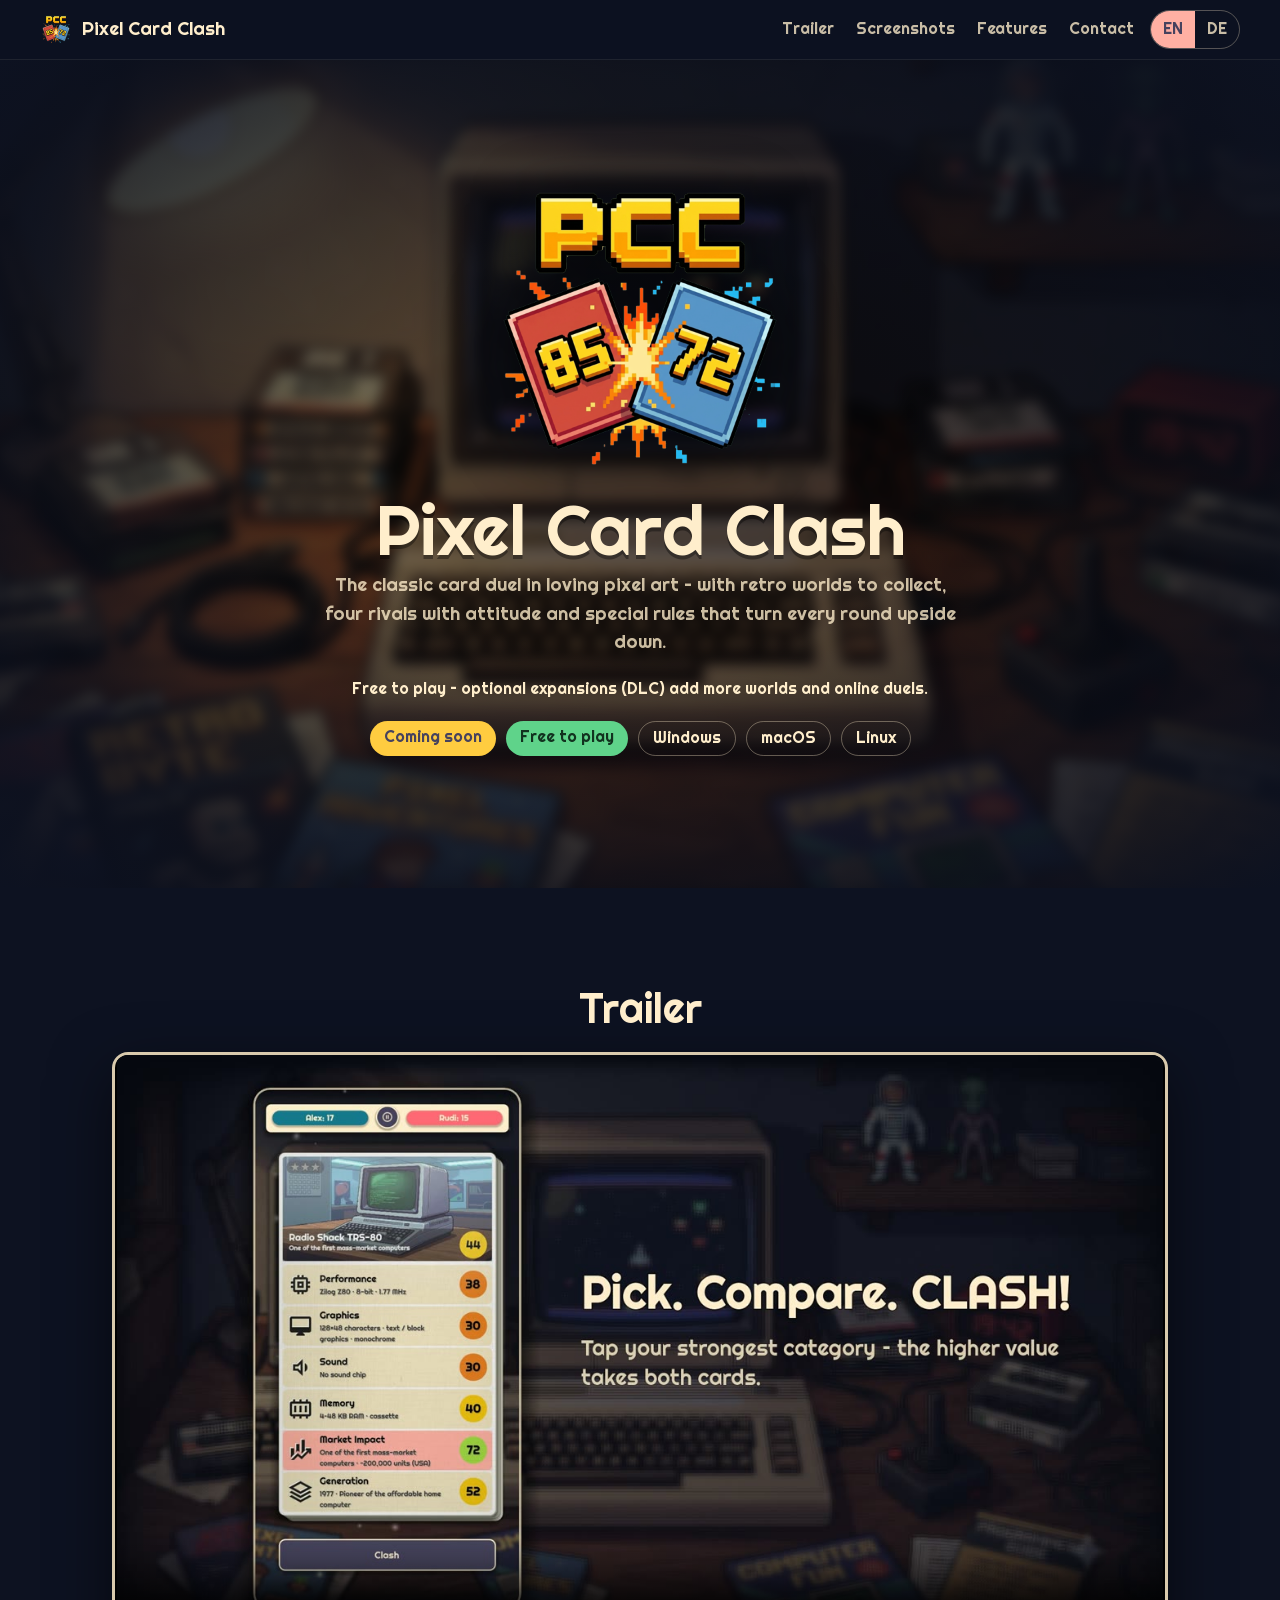
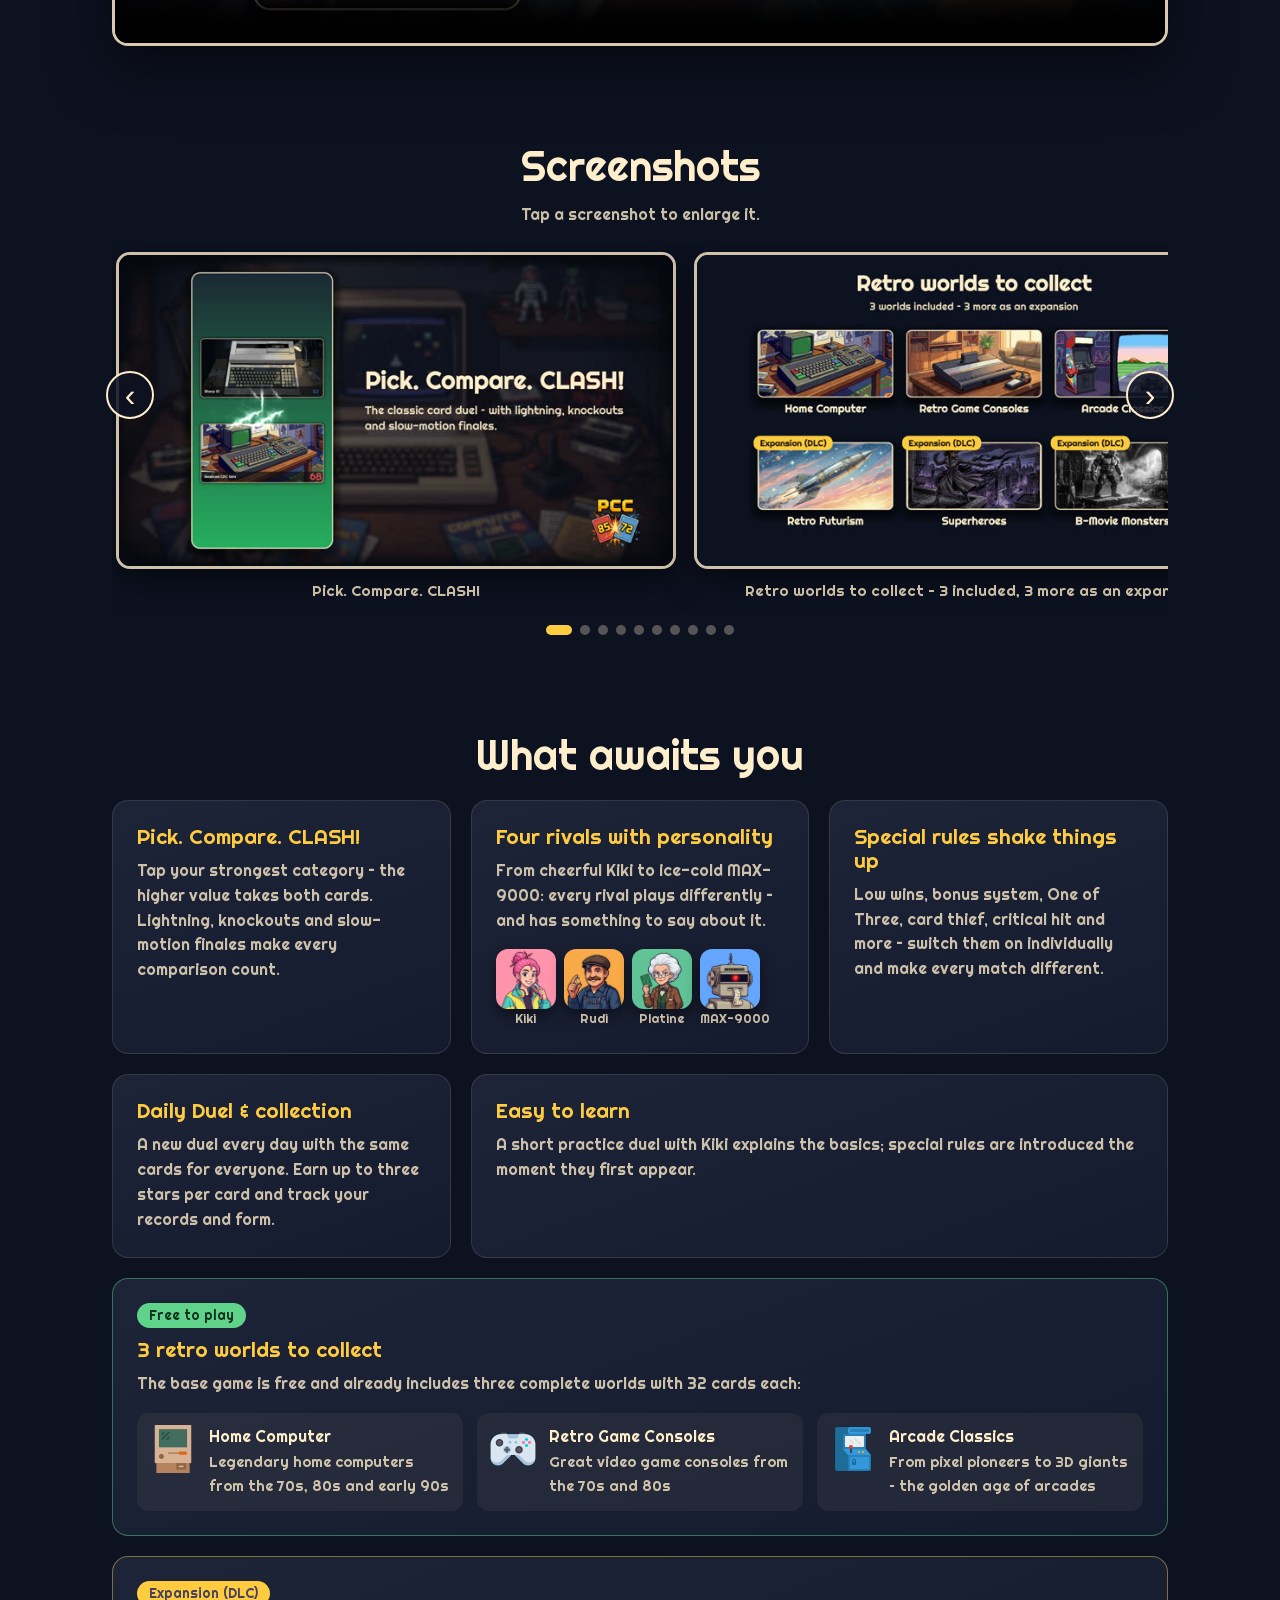
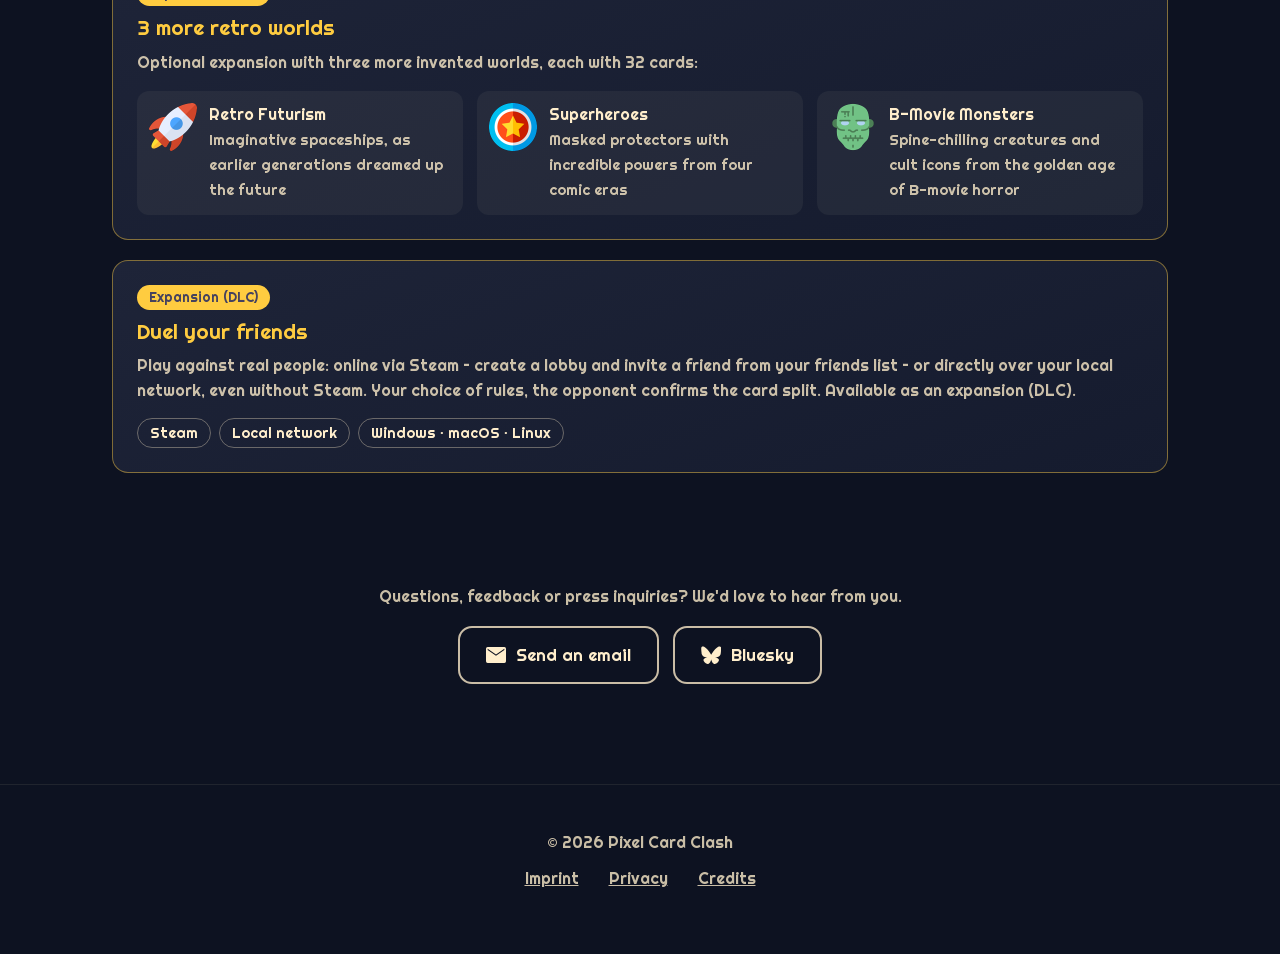
==== index.html @ 8473949e "Neue Webseite" ====
<!doctype html>
<html lang="en">
<head>
  <meta charset="utf-8">
  <meta name="viewport" content="width=device-width, initial-scale=1">
  <title>Pixel Card Clash – Retro card duels</title>
  <meta name="description" content="Pixel Card Clash – the classic top-trumps card duel in pixel-art style. Retro worlds, four rivals with personality, special rules and a Daily Duel. Coming soon for Windows, macOS and Linux.">
  <meta name="theme-color" content="#0d1221">
  <link rel="icon" type="image/png" href="assets/img/favicon.png">
  <link rel="apple-touch-icon" href="assets/img/apple-touch-icon.png">
  <!-- Vorschau beim Teilen (Bluesky, Mastodon, Messenger …) -->
  <meta property="og:type" content="website">
  <meta property="og:title" content="Pixel Card Clash – Retro card duels">
  <meta property="og:description" content="Pick. Compare. CLASH! Retro card duels with four rivals, special rules and a Daily Duel. Coming soon for Windows, macOS and Linux.">
  <meta property="og:image" content="assets/img/og-image.jpg">
  <meta name="twitter:card" content="summary_large_image">
  <link rel="stylesheet" href="style.css">
</head>
<body>
  <a class="skip" href="#main" data-i18n="skip">Skip to content</a>

  <header class="topbar">
    <a class="brand" href="#top" aria-label="Pixel Card Clash">
      <img src="assets/img/favicon.png" alt="" width="32" height="32">
      <span>Pixel Card Clash</span>
    </a>
    <nav class="nav" aria-label="Main">
      <a href="#trailer" data-i18n="nav.trailer">Trailer</a>
      <a href="#screenshots" data-i18n="nav.screens">Screenshots</a>
      <a href="#features" data-i18n="nav.features">Features</a>
      <a href="#contact" data-i18n="nav.contact">Contact</a>
    </nav>
    <div class="lang" role="group" aria-label="Language">
      <button type="button" data-lang="en" aria-pressed="true">EN</button>
      <button type="button" data-lang="de" aria-pressed="false">DE</button>
    </div>
  </header>

  <main id="main">
    <!-- Hero -->
    <section class="hero" id="top">
      <div class="hero-bg" aria-hidden="true"></div>
      <div class="hero-inner">
        <img class="hero-logo" src="assets/img/logo.png" alt="Pixel Card Clash logo" width="480" height="360">
        <h1>Pixel Card Clash</h1>
        <p class="lead" data-i18n="hero.lead">The classic card duel in loving pixel art – with retro worlds to collect, four rivals with attitude and special rules that turn every round upside down.</p>
        <p class="free-note" data-i18n="free.note">Free to play – optional expansions (DLC) add more worlds and online duels.</p>
        <div class="platforms">
          <span class="badge-soon" data-i18n="hero.soon">Coming soon</span><span class="badge-free" data-i18n="free.badge">Free to play</span>
          <span class="platform">Windows</span><span class="platform">macOS</span><span class="platform">Linux</span>
        </div>
      </div>
    </section>

    <!-- Trailer -->
    <section class="section" id="trailer">
      <h2 data-i18n="trailer.title">Trailer</h2>
      <div class="video-wrap">
        <video id="trailer-video" controls preload="metadata" playsinline poster="assets/img/trailer-poster-en.jpg">
          <source src="assets/video/trailer_en.mp4" type="video/mp4">
        </video>
      </div>
    </section>

    <!-- Screenshots -->
    <section class="section" id="screenshots">
      <h2 data-i18n="shots.title">Screenshots</h2>
      <p class="hint" data-i18n="shots.hint">Tap a screenshot to enlarge it.</p>
      <div class="carousel">
        <button class="car-btn prev" type="button" aria-label="Previous" data-i18n-aria="shots.prev">‹</button>
        <ul class="car-track" id="car-track"></ul>
        <button class="car-btn next" type="button" aria-label="Next" data-i18n-aria="shots.next">›</button>
      </div>
      <div class="car-dots" id="car-dots" role="tablist"></div>
    </section>

    <!-- Features -->
    <section class="section" id="features">
      <h2 data-i18n="features.title">What awaits you</h2>
      <div class="grid">
        <article class="card"><h3 data-i18n="f1.t">Pick. Compare. CLASH!</h3><p data-i18n="f1.d">Tap your strongest category – the higher value takes both cards. Lightning, knockouts and slow-motion finales make every comparison count.</p></article>
        <article class="card"><h3 data-i18n="f3.t">Four rivals with personality</h3><p data-i18n="f3.d">From cheerful Kiki to ice-cold MAX-9000: every rival plays differently – and has something to say about it.</p>
          <div class="rivals">
            <figure><img src="assets/img/rivals/kiki.png" alt="Kiki" width="72" height="72" loading="lazy"><figcaption>Kiki</figcaption></figure>
            <figure><img src="assets/img/rivals/rudi.png" alt="Rudi" width="72" height="72" loading="lazy"><figcaption>Rudi</figcaption></figure>
            <figure><img src="assets/img/rivals/platine.png" alt="Platine" width="72" height="72" loading="lazy"><figcaption>Platine</figcaption></figure>
            <figure><img src="assets/img/rivals/max9000.png" alt="MAX-9000" width="72" height="72" loading="lazy"><figcaption>MAX-9000</figcaption></figure>
          </div>
        </article>
        <article class="card"><h3 data-i18n="f4.t">Special rules shake things up</h3><p data-i18n="f4.d">Low wins, bonus system, One of Three, card thief, critical hit and more – switch them on individually and make every match different.</p></article>
        <article class="card"><h3 data-i18n="f5.t">Daily Duel &amp; collection</h3><p data-i18n="f5.d">A new duel every day with the same cards for everyone. Earn up to three stars per card and track your records and form.</p></article>
        <article class="card"><h3 data-i18n="f6.t">Easy to learn</h3><p data-i18n="f6.d">A short practice duel with Kiki explains the basics; special rules are introduced the moment they first appear. Online duels with friends via Steam are available as an expansion (DLC).</p></article>
        <article class="card card-wide card-free"><span class="free" data-i18n="free.badge">Free to play</span><h3 data-i18n="f2.t">3 retro worlds to collect</h3><p data-i18n="f2.d">The base game is free and already includes three complete worlds with 32 cards each:</p>
          <ul class="worlds">
            <li><img src="assets/img/worlds/retro_home_computer.png" alt="" width="48" height="48" loading="lazy"><div><strong data-i18n="w.retro_home_computer.n">Home Computer</strong><span data-i18n="w.retro_home_computer.d">Legendary home computers from the 70s, 80s and early 90s</span></div></li>
            <li><img src="assets/img/worlds/retro_game_consoles.png" alt="" width="48" height="48" loading="lazy"><div><strong data-i18n="w.retro_game_consoles.n">Retro Game Consoles</strong><span data-i18n="w.retro_game_consoles.d">Great video game consoles from the 70s and 80s</span></div></li>
            <li><img src="assets/img/worlds/arcade_classics.png" alt="" width="48" height="48" loading="lazy"><div><strong data-i18n="w.arcade_classics.n">Arcade Classics</strong><span data-i18n="w.arcade_classics.d">From pixel pioneers to 3D giants – the golden age of arcades</span></div></li>
          </ul>
        </article>
        <article class="card card-wide"><span class="dlc" data-i18n="dlc">Expansion (DLC)</span><h3 data-i18n="f8.t">3 more retro worlds</h3><p data-i18n="f8.d">Optional expansion with three more invented worlds, each with 32 cards:</p>
          <ul class="worlds">
            <li><img src="assets/img/worlds/retro_futurism.png" alt="" width="48" height="48" loading="lazy"><div><strong data-i18n="w.retro_futurism.n">Retro Futurism</strong><span data-i18n="w.retro_futurism.d">Imaginative spaceships, as earlier generations dreamed up the future</span></div></li>
            <li><img src="assets/img/worlds/retro_superheroes.png" alt="" width="48" height="48" loading="lazy"><div><strong data-i18n="w.retro_superheroes.n">Superheroes</strong><span data-i18n="w.retro_superheroes.d">Masked protectors with incredible powers from four comic eras</span></div></li>
            <li><img src="assets/img/worlds/retro_bmovie_monsters.png" alt="" width="48" height="48" loading="lazy"><div><strong data-i18n="w.retro_bmovie_monsters.n">B-Movie Monsters</strong><span data-i18n="w.retro_bmovie_monsters.d">Spine-chilling creatures and cult icons from the golden age of B-movie horror</span></div></li>
          </ul>
        </article>
        <article class="card card-wide"><span class="dlc" data-i18n="dlc">Expansion (DLC)</span><h3 data-i18n="f7.t">Duel your friends</h3><p data-i18n="f7.d">Play against real people online via Steam or over your local network.</p>
          <p class="modes"><span>Steam</span><span data-i18n="mode.lan">Local network</span><span>Windows · macOS · Linux</span></p></article>
      </div>
    </section>

    <!-- Contact -->
    <section class="section contact" id="contact">
      <p data-i18n="contact.lead">Questions, feedback or press inquiries? We'd love to hear from you.</p>
      <div class="cta">
        <a class="btn btn-ghost js-mail" href="#contact">
          <svg aria-hidden="true" width="20" height="16" viewBox="0 0 24 19"><path fill="currentColor" d="M2 0h20a2 2 0 0 1 2 2v15a2 2 0 0 1-2 2H2a2 2 0 0 1-2-2V2a2 2 0 0 1 2-2zm10 10.5L22 3.6V2L12 8.8 2 2v1.6z"/></svg>
          <span data-i18n="contact.mail">Send an email</span>
        </a>
        <a class="btn btn-ghost" href="https://bsky.app/profile/pixelcardclash.bsky.social" target="_blank" rel="noopener">
          <svg aria-hidden="true" width="20" height="18" viewBox="0 0 600 530"><path fill="currentColor" d="M135.7 44.3C204.5 95.9 278.4 200.6 305.5 256.6c27.1-56 101-160.7 169.8-212.3C524.9 7.1 605.3-21.7 605.3 69.8c0 18.3-10.5 153.5-16.6 175.4-21.3 76.3-99 95.7-168.1 84 120.8 20.6 151.5 88.6 85.2 156.6-126 129.2-181.1-32.4-195.2-73.8-2.6-7.6-3.8-11.1-3.8-8.1 0-3-1.2.5-3.8 8.1-14.1 41.4-69.2 203-195.2 73.8-66.4-68-35.6-136 85.2-156.6-69.1 11.7-146.8-7.7-168.1-84C17.3 223.3 6.8 88.1 6.8 69.8c0-91.5 80.4-62.7 128.9-25.5z"/></svg>
          <span data-i18n="contact.bsky">Bluesky</span>
        </a>
      </div>
    </section>
  </main>

  <footer class="footer">
    <p>© 2026 Pixel Card Clash</p>
    <p class="links">
      <button type="button" class="link" data-open="imprint" data-i18n="footer.imprint">Imprint</button>
      <button type="button" class="link" data-open="privacy" data-i18n="footer.privacy">Privacy</button>
      <button type="button" class="link" data-open="credits" data-i18n="footer.credits">Credits</button>
    </p>
  </footer>

  <!-- Lightbox -->
  <dialog class="lightbox" id="lightbox" aria-label="Screenshot">
    <button class="lb-close" type="button" aria-label="Close" data-i18n-aria="lb.close">×</button>
    <button class="lb-nav prev" type="button" aria-label="Previous" data-i18n-aria="shots.prev">‹</button>
    <figure>
      <img id="lb-img" alt="">
      <figcaption id="lb-cap"></figcaption>
    </figure>
    <button class="lb-nav next" type="button" aria-label="Next" data-i18n-aria="shots.next">›</button>
  </dialog>

  <!-- Rechtliches -->
  <dialog class="legal" id="dlg-imprint">
    <button class="lb-close" type="button" aria-label="Close" data-i18n-aria="lb.close">×</button>
    <div class="legal-body" data-i18n-html="imprint"></div>
  </dialog>
  <dialog class="legal" id="dlg-privacy">
    <button class="lb-close" type="button" aria-label="Close" data-i18n-aria="lb.close">×</button>
    <div class="legal-body" data-i18n-html="privacy"></div>
  </dialog>
  <dialog class="legal" id="dlg-credits">
    <button class="lb-close" type="button" aria-label="Close" data-i18n-aria="lb.close">×</button>
    <div class="legal-body" data-i18n-html="credits"></div>
  </dialog>

  <script src="script.js"></script>
</body>
</html>
---- style.css ----
/* Pixel Card Clash – Webseite. Farben und Schrift wie im Spiel (UiPalette, Righteous). */
@font-face {
  font-family: "Righteous";
  src: url("[data-uri]") format("truetype");
  font-display: swap;
}

:root {
  --navy: #0d1221;
  --navy-2: #151b2e;
  --panel: #1e2438;
  --cream: #ffeecc;
  --cream-dim: rgba(255, 238, 204, 0.78);
  --salmon: #ffb0a3;
  --pink: #ff6973;
  --gold: #ffcc40;
  --teal: #15788c;
  --dark: #46425e;
  --radius: 16px;
  --max: 1120px;
}

* { box-sizing: border-box; }
html { scroll-behavior: smooth; }
body {
  margin: 0;
  background: var(--navy);
  color: var(--cream);
  font-family: "Righteous", system-ui, sans-serif;
  line-height: 1.55;
  -webkit-font-smoothing: antialiased;
}
img { max-width: 100%; display: block; }
button, input, select, textarea { font-family: inherit; }
a { color: var(--gold); }
h1, h2, h3 { font-weight: 400; line-height: 1.15; margin: 0 0 .5em; }
h2 { font-size: clamp(1.8rem, 4vw, 2.6rem); text-align: center; }
h3 { font-size: 1.3rem; color: var(--gold); }

.skip { position: absolute; left: -999px; top: 8px; background: var(--gold); color: #000; padding: 8px 12px; border-radius: 8px; z-index: 100; }
.skip:focus { left: 8px; }

/* Kopfzeile */
.topbar {
  position: sticky; top: 0; z-index: 50;
  display: flex; align-items: center; gap: 16px;
  padding: 10px clamp(16px, 4vw, 40px);
  background: rgba(13, 18, 33, 0.86);
  backdrop-filter: blur(8px);
  border-bottom: 1px solid rgba(255, 238, 204, 0.08);
}
.brand { display: flex; align-items: center; gap: 10px; color: var(--cream); text-decoration: none; font-size: 1.15rem; }
.nav { display: flex; gap: 22px; margin-left: auto; }
.nav a { color: var(--cream-dim); text-decoration: none; }
.nav a:hover { color: var(--gold); }
.lang { display: flex; border: 1px solid rgba(255, 238, 204, 0.3); border-radius: 999px; overflow: hidden; }
.lang button {
  font: inherit; background: none; color: var(--cream-dim); border: 0;
  padding: 6px 12px; cursor: pointer; min-width: 44px; min-height: 36px;
}
.lang button[aria-pressed="true"] { background-color: var(--salmon); color: var(--dark); }

/* Hero */
.hero { position: relative; min-height: min(92vh, 860px); display: grid; place-items: center; text-align: center; overflow: hidden; }
.hero-bg {
  position: absolute; inset: 0;
  background: url("assets/img/hero-banner.jpg") center / cover no-repeat;
  filter: blur(6px) brightness(.45) saturate(1.1);
  transform: scale(1.08);
}
.hero::after { content: ""; position: absolute; inset: 0; background: radial-gradient(ellipse at center, transparent 30%, var(--navy) 100%); }
.hero-inner { position: relative; z-index: 1; padding: 60px 20px; max-width: 820px; }
.hero-logo { width: min(320px, 70vw); height: auto; margin: 0 auto 4px; filter: drop-shadow(0 10px 30px rgba(0,0,0,.6)); animation: float 5s ease-in-out infinite; }
.hero h1 { font-size: clamp(2.4rem, 7vw, 4.4rem); margin: 0; text-shadow: 0 4px 0 rgba(0,0,0,.35); }
.tagline { font-size: clamp(1.3rem, 3.2vw, 1.9rem); color: var(--gold); margin: .2em 0 .6em; }
.lead { color: var(--cream-dim); font-size: clamp(1rem, 2vw, 1.15rem); max-width: 640px; margin: 0 auto 1.4em; }
.platforms { display: flex; flex-wrap: wrap; gap: 10px; justify-content: center; margin-bottom: 1.6em; }
.platform { border: 1px solid rgba(255, 238, 204, .35); border-radius: 999px; padding: 4px 14px; }
.badge-soon { background: var(--gold); color: var(--dark); border-radius: 999px; padding: 4px 14px; }
@keyframes float { 50% { transform: translateY(-8px) rotate(-1deg); } }

.cta { display: flex; flex-wrap: wrap; gap: 14px; justify-content: center; }
.btn {
  display: inline-flex; align-items: center; gap: 10px;
  padding: 14px 26px; border-radius: 14px; text-decoration: none; font-size: 1.05rem;
  transition: transform .15s ease;
}
.btn:hover { transform: translateY(-2px); }
.btn-primary { background-color: var(--salmon); color: var(--dark); box-shadow: 0 6px 0 #c9776b; }
.btn-primary:active { transform: translateY(3px); box-shadow: 0 2px 0 #c9776b; }
.btn-ghost { color: var(--cream); border: 2px solid var(--cream-dim); }
.btn-ghost:hover { border-color: var(--gold); color: var(--gold); }

/* Abschnitte */
.section { max-width: var(--max); margin: 0 auto; padding: clamp(56px, 8vw, 96px) clamp(16px, 4vw, 32px) 0; }
.hint { text-align: center; color: var(--cream-dim); margin-top: -8px; }

.video-wrap {
  border-radius: var(--radius); overflow: hidden; background: #000;
  box-shadow: 0 20px 60px rgba(0,0,0,.55); border: 3px solid rgba(255, 238, 204, .85);
  aspect-ratio: 16 / 9;
}
.video-wrap video { width: 100%; height: 100%; display: block; }

/* Karussell */
.carousel { position: relative; }
.car-track {
  list-style: none; margin: 0; padding: 8px 4px 18px;
  display: flex; gap: 18px; overflow-x: auto; scroll-snap-type: x mandatory;
  scrollbar-width: none;
}
.car-track::-webkit-scrollbar { display: none; }
.car-track li { flex: 0 0 min(560px, 86%); scroll-snap-align: center; }
.shot {
  all: unset; display: block; cursor: zoom-in; border-radius: 14px; overflow: hidden;
  border: 3px solid rgba(255, 238, 204, .8); box-shadow: 0 12px 30px rgba(0,0,0,.5);
  transition: transform .2s ease, border-color .2s ease;
}
.shot:hover, .shot:focus-visible { transform: translateY(-4px); border-color: var(--gold); }
.shot img { width: 100%; height: auto; aspect-ratio: 16 / 9; object-fit: cover; }
.car-track figcaption { text-align: center; margin-top: 10px; color: var(--cream-dim); font-size: .95rem; }
.car-btn {
  position: absolute; top: 40%; transform: translateY(-50%); z-index: 2;
  width: 48px; height: 48px; border-radius: 50%; border: 2px solid var(--cream);
  background: rgba(13, 18, 33, .85); color: var(--cream); font: 2rem/1 sans-serif; cursor: pointer;
}
.car-btn:hover { background-color: var(--salmon); color: var(--dark); }
.car-btn.prev { left: -6px; } .car-btn.next { right: -6px; }
.car-dots { display: flex; justify-content: center; gap: 8px; margin-top: 4px; }
.car-dots button { width: 10px; height: 10px; padding: 0; border-radius: 50%; border: 0; background: rgba(255,238,204,.3); cursor: pointer; }
.car-dots button[aria-selected="true"] { background: var(--gold); width: 26px; border-radius: 6px; }

/* Funktionen */
.grid { display: grid; grid-template-columns: repeat(auto-fit, minmax(290px, 1fr)); gap: 20px; }
.card {
  background: linear-gradient(160deg, var(--panel), var(--navy-2));
  border: 1px solid rgba(255, 238, 204, .12); border-radius: var(--radius); padding: 24px;
}
.card p { color: var(--cream-dim); margin: 0; }
/* Fünf schmale Karten: bei drei Spalten füllt die fünfte die Lücke daneben. */
@media (min-width: 1000px) { .grid > .card:nth-child(5) { grid-column: span 2; } }
.card-wide { grid-column: 1 / -1; position: relative; border-color: rgba(255, 204, 64, .45); }
.dlc { display: inline-block; background: var(--gold); color: var(--dark); border-radius: 999px; padding: 2px 12px; font-size: .85rem; margin-bottom: 10px; }
.badge-free { background: #5fd38a; color: #12321f; border-radius: 999px; padding: 4px 14px; }
.free-note { color: var(--cream); margin: -6px auto 1.2em; }
.free { display: inline-block; background: #5fd38a; color: #12321f; border-radius: 999px; padding: 2px 12px; font-size: .85rem; margin-bottom: 10px; }
.card-free { border-color: rgba(95, 211, 138, .45); }
.worlds { list-style: none; padding: 0; margin: 16px 0 0; display: grid; grid-template-columns: repeat(auto-fit, minmax(240px, 1fr)); gap: 14px; }
.worlds li { display: flex; gap: 12px; align-items: flex-start; background: rgba(255, 238, 204, .05); border-radius: 12px; padding: 12px; }
.worlds img { width: 48px; height: 48px; flex: none; object-fit: contain; }
.worlds strong { display: block; color: var(--cream); font-weight: 400; }
.worlds span { color: var(--cream-dim); font-size: .92rem; }
.modes { display: flex; flex-wrap: wrap; gap: 8px; margin-top: 14px !important; }
.modes span { border: 1px solid rgba(255, 238, 204, .35); border-radius: 999px; padding: 3px 12px; color: var(--cream); font-size: .9rem; }
.rivals { display: flex; gap: 8px; margin-top: 16px; flex-wrap: wrap; }
.rivals figure { margin: 0; text-align: center; font-size: .8rem; color: var(--cream-dim); }
.rivals img { width: 60px; height: 60px; border-radius: 12px; box-shadow: 0 6px 14px rgba(0,0,0,.45); }

/* Kontakt */
.contact { text-align: center; padding-bottom: 40px; }
.contact > p { color: var(--cream-dim); }

/* Fußzeile */
.footer { text-align: center; padding: 40px 16px 50px; color: var(--cream-dim); border-top: 1px solid rgba(255,238,204,.08); margin-top: 60px; }
.footer p { margin: 6px 0; }
.links { display: flex; gap: 18px; justify-content: center; flex-wrap: wrap; }
.link { font: inherit; background: none; border: 0; color: var(--cream-dim); text-decoration: underline; cursor: pointer; padding: 6px; }
.link:hover { color: var(--gold); }

/* Lightbox & Dialoge */
dialog { border: 0; padding: 0; background: transparent; color: var(--cream); max-width: none; max-height: none; }
dialog::backdrop { background: rgba(5, 7, 14, .92); }
.lightbox { width: 100%; height: 100%; max-width: 100%; max-height: 100%; margin: 0; }
.lightbox[open] { display: grid; grid-template-columns: auto minmax(0, 1fr) auto; align-items: center; }
.lightbox figure { margin: 0; padding: 12px; display: flex; flex-direction: column; align-items: center; min-width: 0; }
.lightbox img { max-width: 100%; max-height: 82vh; border-radius: 12px; border: 3px solid var(--cream); }
.lightbox figcaption { margin-top: 12px; text-align: center; }
.lb-nav, .lb-close {
  background: rgba(13,18,33,.85); color: var(--cream); border: 2px solid var(--cream);
  width: 48px; height: 48px; border-radius: 50%; font: 2rem/1 sans-serif; cursor: pointer; margin: 10px;
}
.lb-close { position: fixed; top: 12px; right: 12px; z-index: 2; }
.lb-nav:hover, .lb-close:hover { background-color: var(--salmon); color: var(--dark); }
.legal[open] { display: block; width: min(760px, 94vw); max-height: 88vh; overflow: auto; background: var(--panel); border-radius: var(--radius); border: 2px solid rgba(255,238,204,.3); }
.legal .lb-close { position: sticky; float: right; top: 8px; }
.legal-body { padding: 28px clamp(18px, 4vw, 36px); color: var(--cream-dim); }
.legal-body h2, .legal-body h3 { font-family: "Righteous", sans-serif; color: var(--cream); text-align: left; }
.legal-body h2 { font-size: 1.8rem; }
.todo { background: rgba(255, 105, 115, .2); border: 1px dashed var(--pink); padding: 0 4px; border-radius: 4px; color: var(--cream); }

/* Handy */
@media (max-width: 720px) {
  .nav { display: none; }
  .lang { margin-left: auto; }
  .car-btn { display: none; }
  .lightbox[open] { grid-template-columns: minmax(0, 1fr); }
  .lb-nav { display: none; }
}
@media (prefers-reduced-motion: reduce) {
  * { animation: none !important; transition: none !important; scroll-behavior: auto !important; }
}
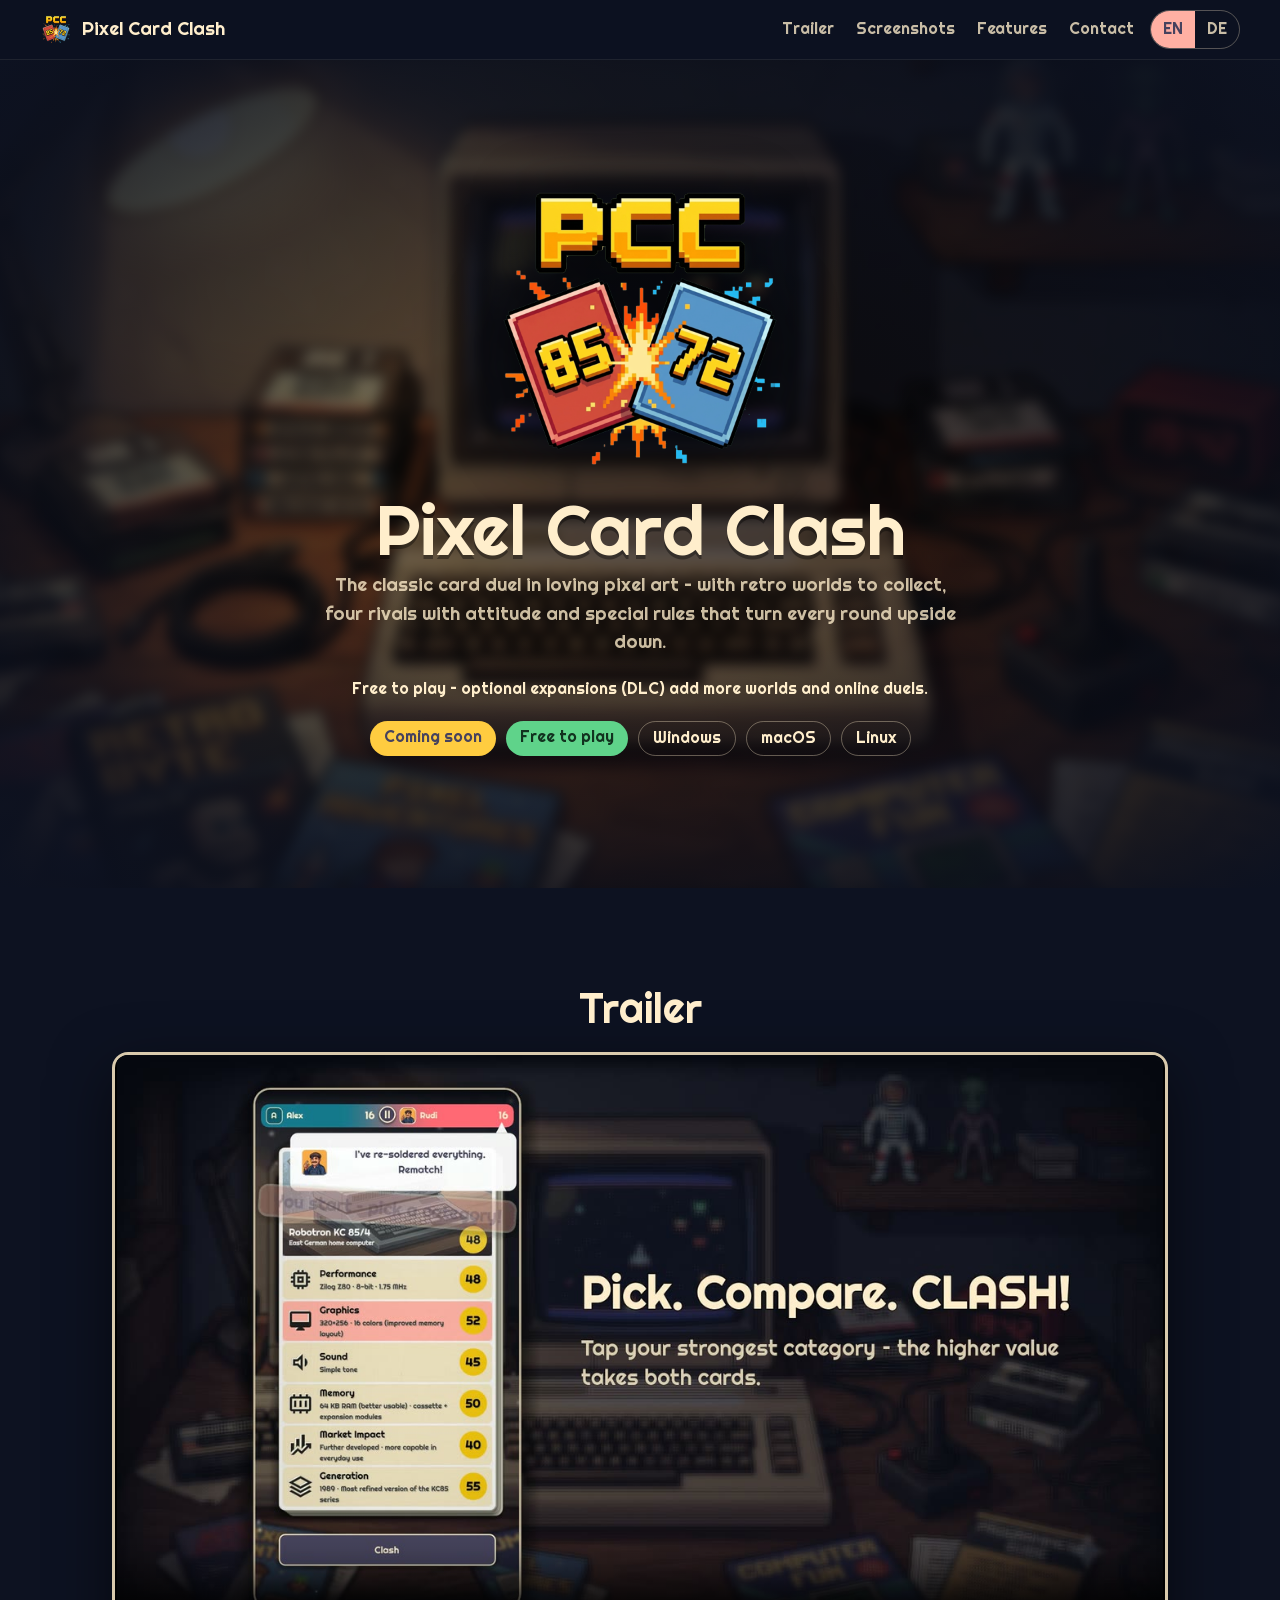
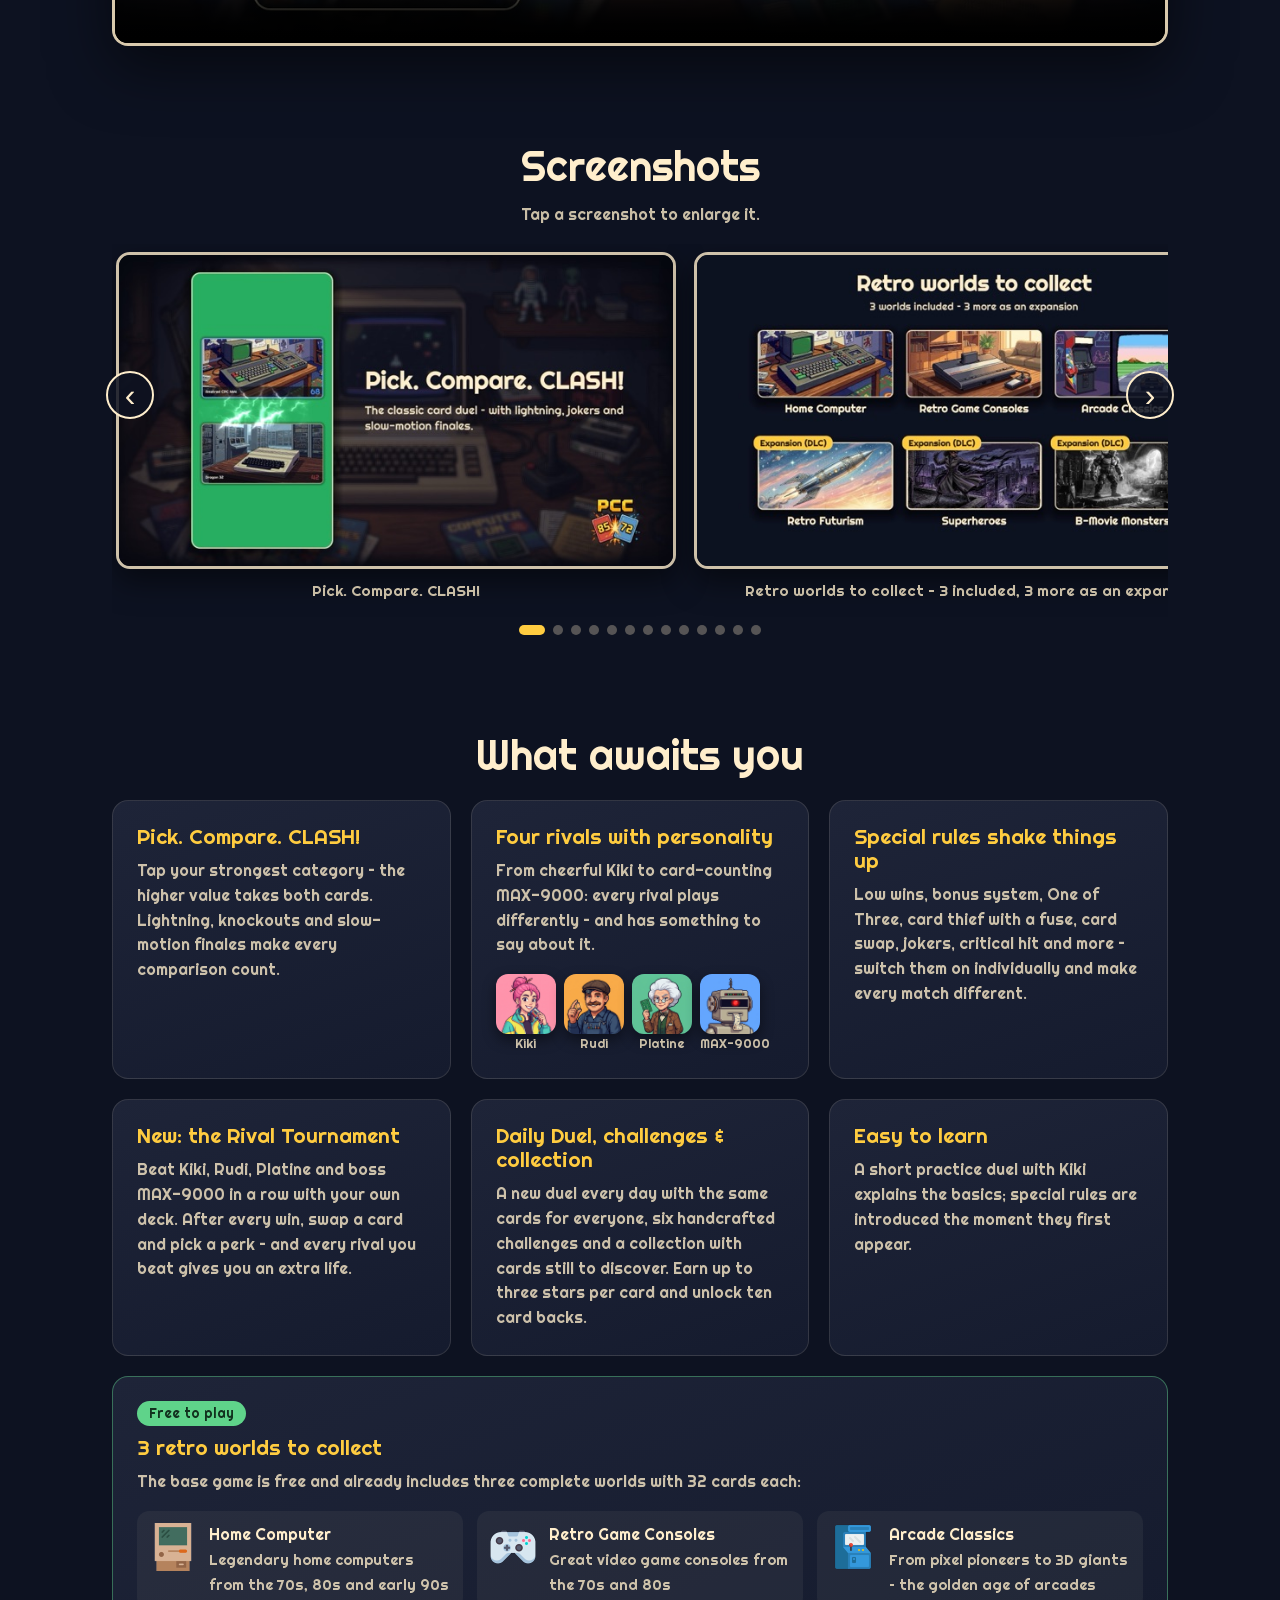
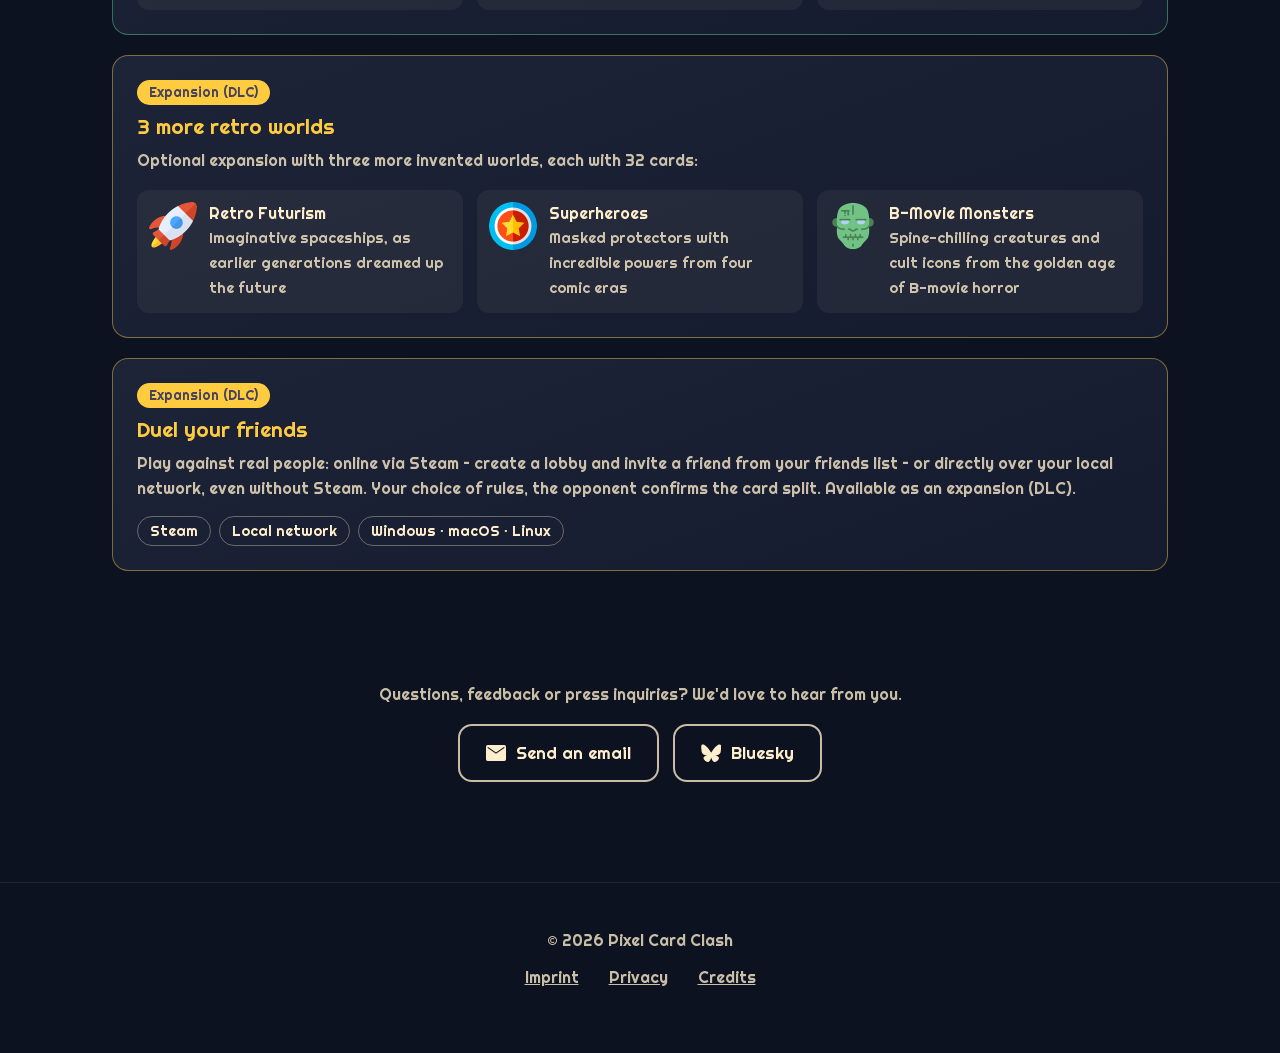
==== commit 3464ccee: "Neue Version der Webseite" ====
--- a/index.html
+++ b/index.html
@@ -79,7 +79,7 @@
       <h2 data-i18n="features.title">What awaits you</h2>
       <div class="grid">
         <article class="card"><h3 data-i18n="f1.t">Pick. Compare. CLASH!</h3><p data-i18n="f1.d">Tap your strongest category – the higher value takes both cards. Lightning, knockouts and slow-motion finales make every comparison count.</p></article>
-        <article class="card"><h3 data-i18n="f3.t">Four rivals with personality</h3><p data-i18n="f3.d">From cheerful Kiki to ice-cold MAX-9000: every rival plays differently – and has something to say about it.</p>
+        <article class="card"><h3 data-i18n="f3.t">Four rivals with personality</h3><p data-i18n="f3.d">From cheerful Kiki to card-counting MAX-9000: every rival plays differently – and has something to say about it.</p>
           <div class="rivals">
             <figure><img src="assets/img/rivals/kiki.png" alt="Kiki" width="72" height="72" loading="lazy"><figcaption>Kiki</figcaption></figure>
             <figure><img src="assets/img/rivals/rudi.png" alt="Rudi" width="72" height="72" loading="lazy"><figcaption>Rudi</figcaption></figure>
@@ -87,8 +87,9 @@
             <figure><img src="assets/img/rivals/max9000.png" alt="MAX-9000" width="72" height="72" loading="lazy"><figcaption>MAX-9000</figcaption></figure>
           </div>
         </article>
-        <article class="card"><h3 data-i18n="f4.t">Special rules shake things up</h3><p data-i18n="f4.d">Low wins, bonus system, One of Three, card thief, critical hit and more – switch them on individually and make every match different.</p></article>
-        <article class="card"><h3 data-i18n="f5.t">Daily Duel &amp; collection</h3><p data-i18n="f5.d">A new duel every day with the same cards for everyone. Earn up to three stars per card and track your records and form.</p></article>
+        <article class="card"><h3 data-i18n="f4.t">Special rules shake things up</h3><p data-i18n="f4.d">Low wins, bonus system, One of Three, card thief with a fuse, card swap, jokers, critical hit and more – switch them on individually and make every match different.</p></article>
+        <article class="card"><h3 data-i18n="f9.t">New: the Rival Tournament</h3><p data-i18n="f9.d">Beat Kiki, Rudi, Platine and boss MAX-9000 in a row with your own deck. After every win, swap a card and pick a perk – and every rival you beat gives you an extra life.</p></article>
+        <article class="card"><h3 data-i18n="f5.t">Daily Duel, challenges &amp; collection</h3><p data-i18n="f5.d">A new duel every day with the same cards for everyone, six handcrafted challenges and a collection with cards still to discover. Earn up to three stars per card and unlock ten card backs.</p></article>
         <article class="card"><h3 data-i18n="f6.t">Easy to learn</h3><p data-i18n="f6.d">A short practice duel with Kiki explains the basics; special rules are introduced the moment they first appear. Online duels with friends via Steam are available as an expansion (DLC).</p></article>
         <article class="card card-wide card-free"><span class="free" data-i18n="free.badge">Free to play</span><h3 data-i18n="f2.t">3 retro worlds to collect</h3><p data-i18n="f2.d">The base game is free and already includes three complete worlds with 32 cards each:</p>
           <ul class="worlds">
--- a/style.css
+++ b/style.css
@@ -137,8 +137,6 @@
   border: 1px solid rgba(255, 238, 204, .12); border-radius: var(--radius); padding: 24px;
 }
 .card p { color: var(--cream-dim); margin: 0; }
-/* Fünf schmale Karten: bei drei Spalten füllt die fünfte die Lücke daneben. */
-@media (min-width: 1000px) { .grid > .card:nth-child(5) { grid-column: span 2; } }
 .card-wide { grid-column: 1 / -1; position: relative; border-color: rgba(255, 204, 64, .45); }
 .dlc { display: inline-block; background: var(--gold); color: var(--dark); border-radius: 999px; padding: 2px 12px; font-size: .85rem; margin-bottom: 10px; }
 .badge-free { background: #5fd38a; color: #12321f; border-radius: 999px; padding: 4px 14px; }
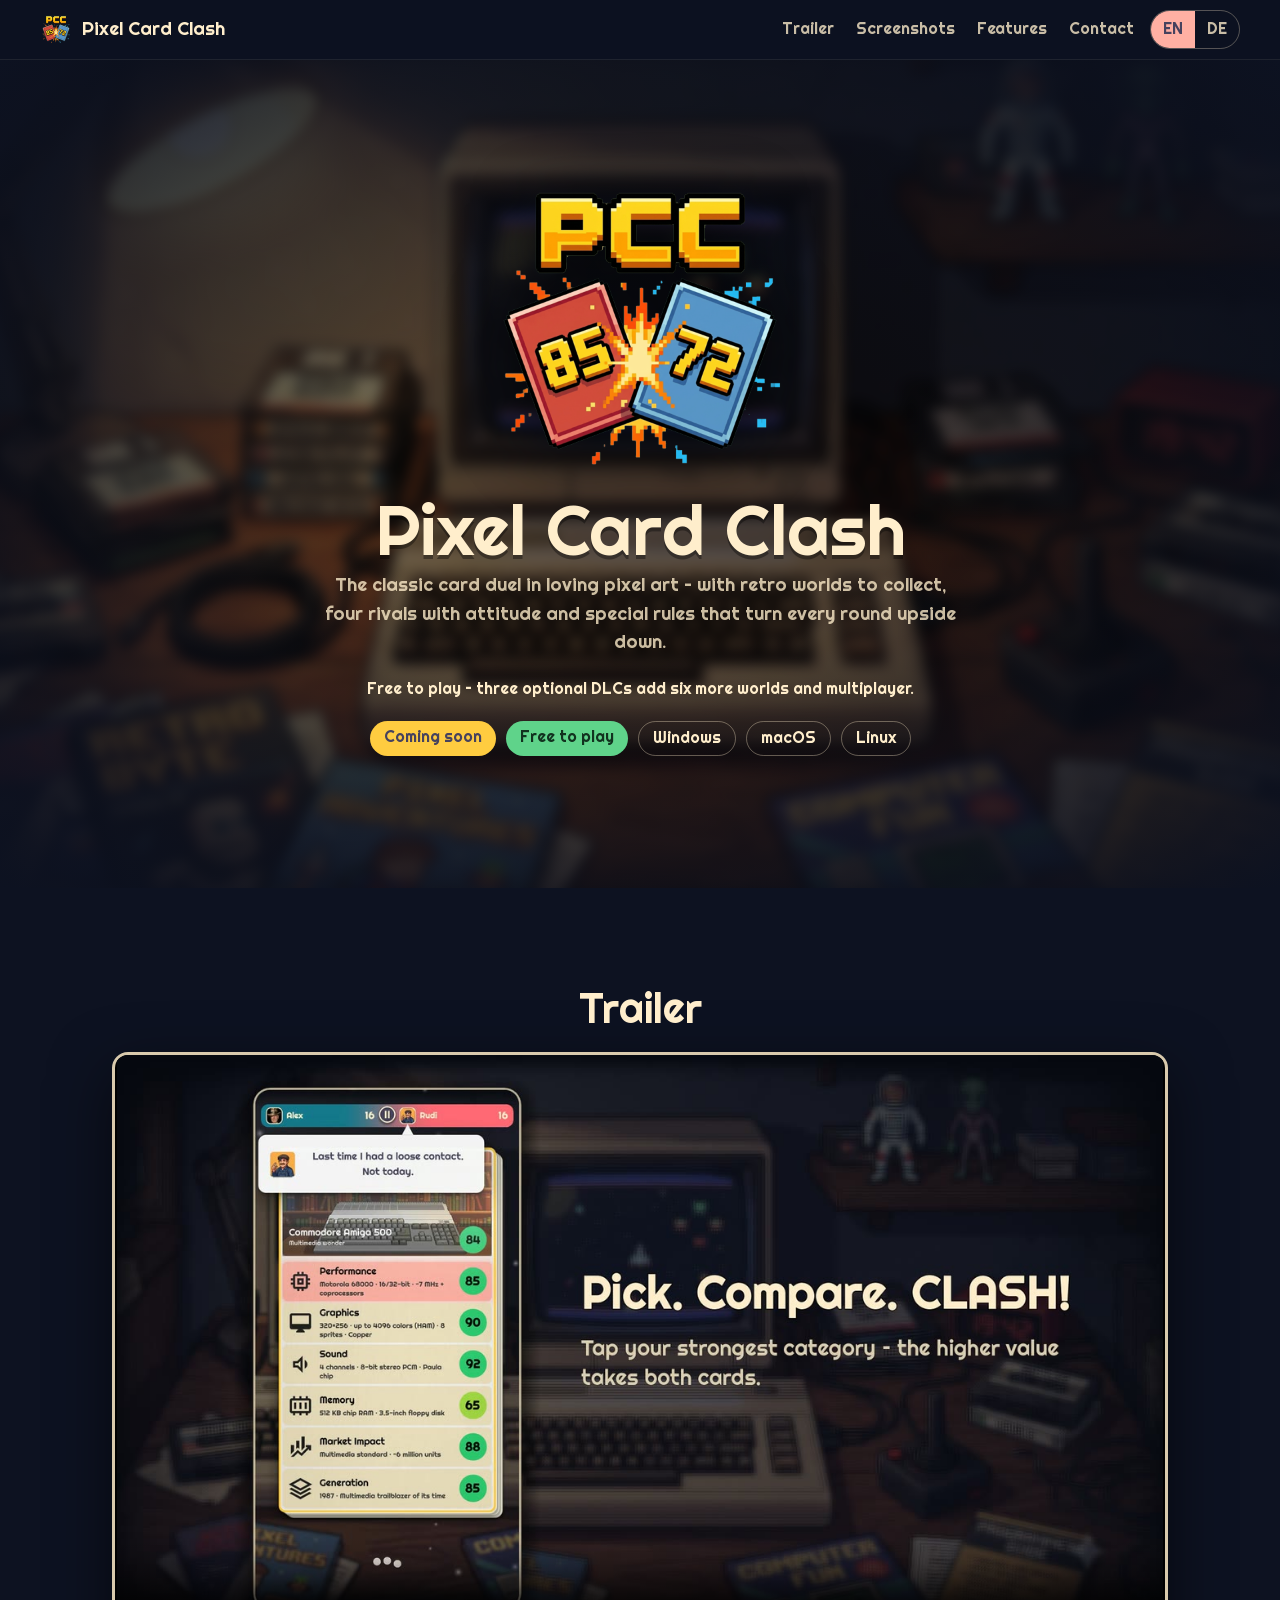
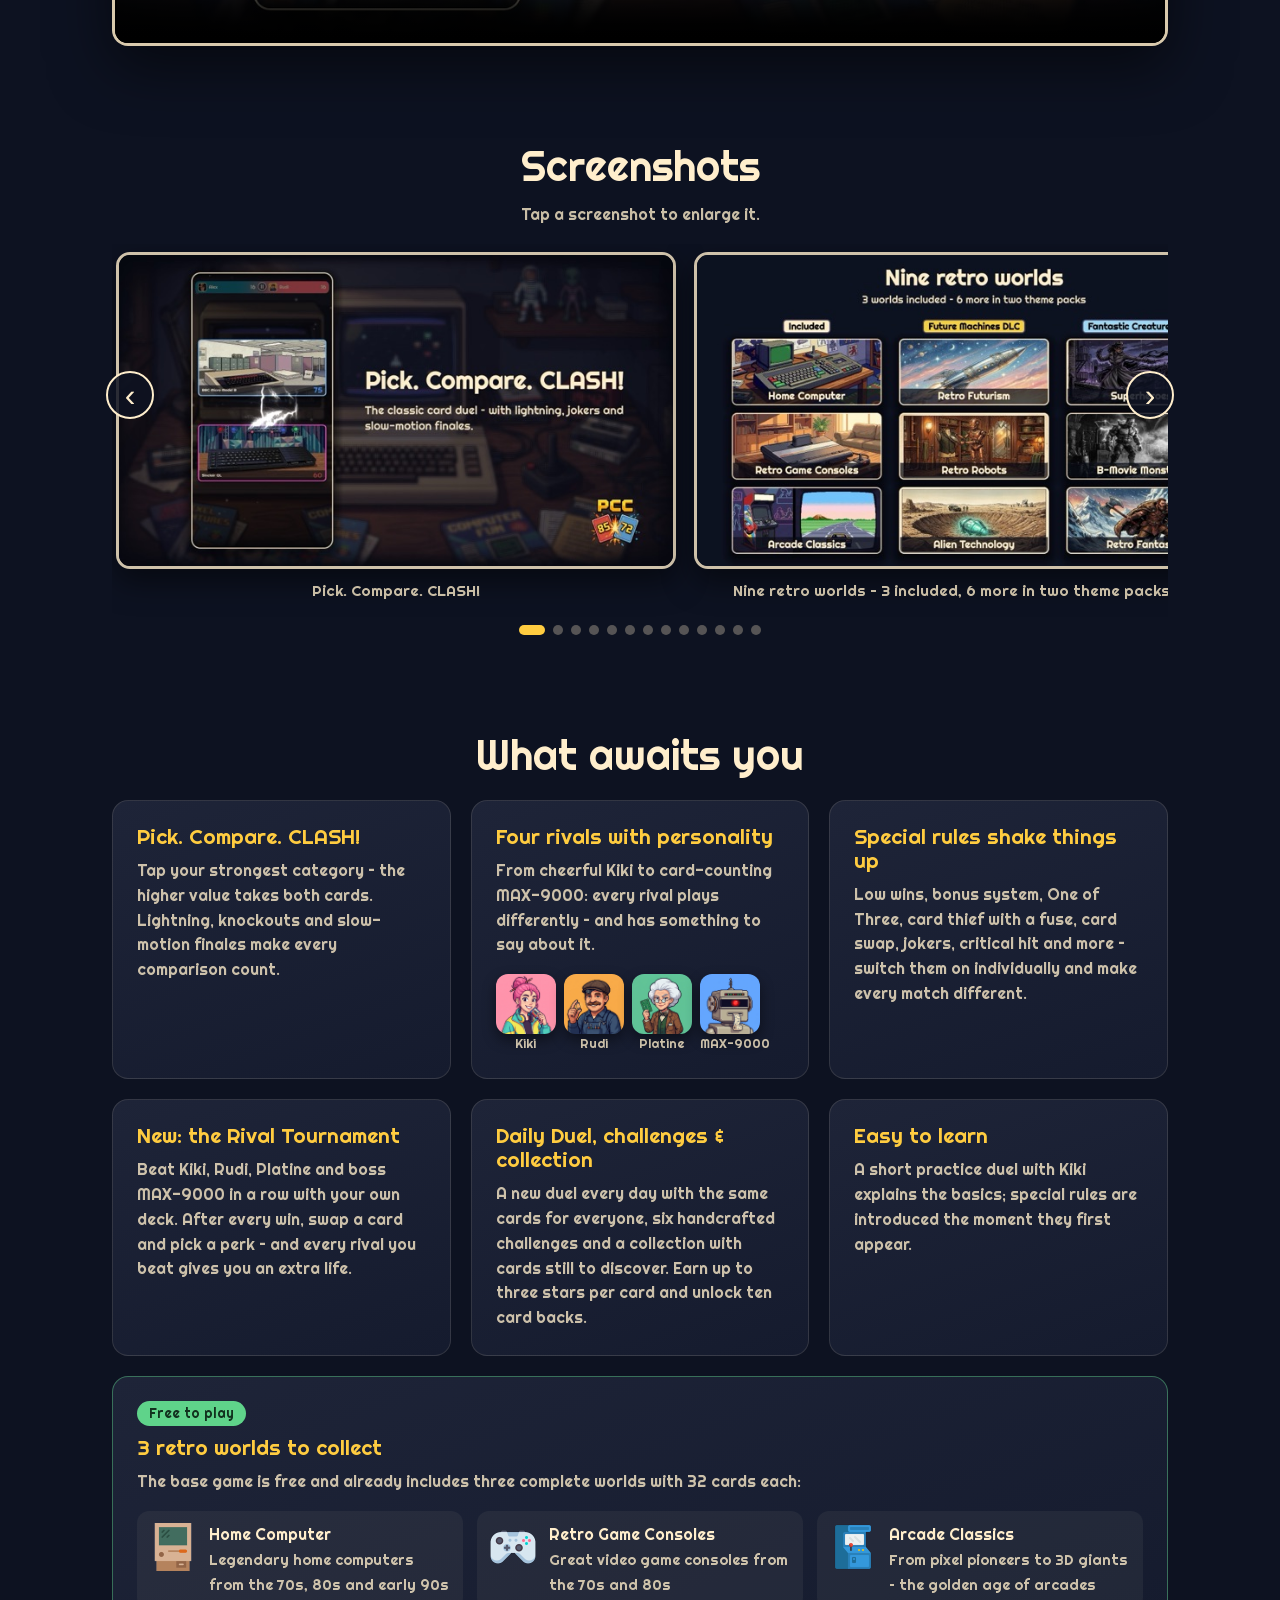
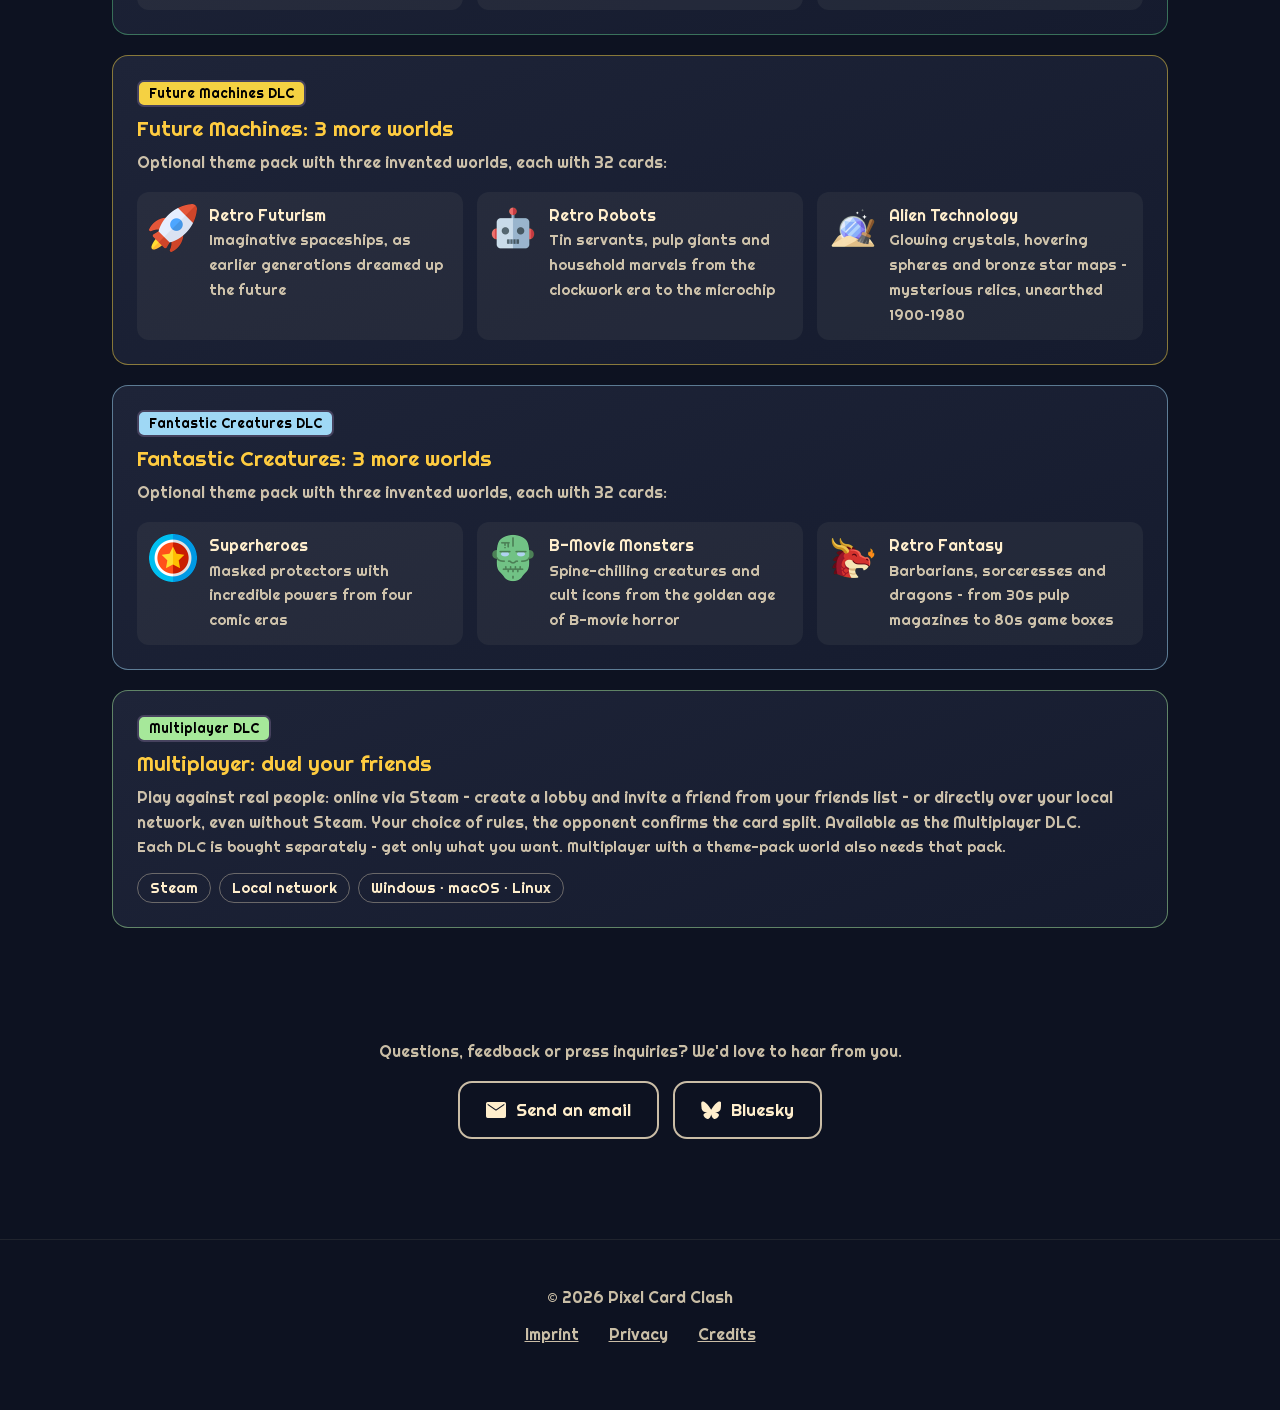
==== commit 784ea092: "Nächste Version" ====
--- a/index.html
+++ b/index.html
@@ -44,7 +44,7 @@
         <img class="hero-logo" src="assets/img/logo.png" alt="Pixel Card Clash logo" width="480" height="360">
         <h1>Pixel Card Clash</h1>
         <p class="lead" data-i18n="hero.lead">The classic card duel in loving pixel art – with retro worlds to collect, four rivals with attitude and special rules that turn every round upside down.</p>
-        <p class="free-note" data-i18n="free.note">Free to play – optional expansions (DLC) add more worlds and online duels.</p>
+        <p class="free-note" data-i18n="free.note">Free to play – three optional DLCs add six more worlds and multiplayer.</p>
         <div class="platforms">
           <span class="badge-soon" data-i18n="hero.soon">Coming soon</span><span class="badge-free" data-i18n="free.badge">Free to play</span>
           <span class="platform">Windows</span><span class="platform">macOS</span><span class="platform">Linux</span>
@@ -90,7 +90,7 @@
         <article class="card"><h3 data-i18n="f4.t">Special rules shake things up</h3><p data-i18n="f4.d">Low wins, bonus system, One of Three, card thief with a fuse, card swap, jokers, critical hit and more – switch them on individually and make every match different.</p></article>
         <article class="card"><h3 data-i18n="f9.t">New: the Rival Tournament</h3><p data-i18n="f9.d">Beat Kiki, Rudi, Platine and boss MAX-9000 in a row with your own deck. After every win, swap a card and pick a perk – and every rival you beat gives you an extra life.</p></article>
         <article class="card"><h3 data-i18n="f5.t">Daily Duel, challenges &amp; collection</h3><p data-i18n="f5.d">A new duel every day with the same cards for everyone, six handcrafted challenges and a collection with cards still to discover. Earn up to three stars per card and unlock ten card backs.</p></article>
-        <article class="card"><h3 data-i18n="f6.t">Easy to learn</h3><p data-i18n="f6.d">A short practice duel with Kiki explains the basics; special rules are introduced the moment they first appear. Online duels with friends via Steam are available as an expansion (DLC).</p></article>
+        <article class="card"><h3 data-i18n="f6.t">Easy to learn</h3><p data-i18n="f6.d">A short practice duel with Kiki explains the basics; special rules are introduced the moment they first appear.</p></article>
         <article class="card card-wide card-free"><span class="free" data-i18n="free.badge">Free to play</span><h3 data-i18n="f2.t">3 retro worlds to collect</h3><p data-i18n="f2.d">The base game is free and already includes three complete worlds with 32 cards each:</p>
           <ul class="worlds">
             <li><img src="assets/img/worlds/retro_home_computer.png" alt="" width="48" height="48" loading="lazy"><div><strong data-i18n="w.retro_home_computer.n">Home Computer</strong><span data-i18n="w.retro_home_computer.d">Legendary home computers from the 70s, 80s and early 90s</span></div></li>
@@ -98,14 +98,22 @@
             <li><img src="assets/img/worlds/arcade_classics.png" alt="" width="48" height="48" loading="lazy"><div><strong data-i18n="w.arcade_classics.n">Arcade Classics</strong><span data-i18n="w.arcade_classics.d">From pixel pioneers to 3D giants – the golden age of arcades</span></div></li>
           </ul>
         </article>
-        <article class="card card-wide"><span class="dlc" data-i18n="dlc">Expansion (DLC)</span><h3 data-i18n="f8.t">3 more retro worlds</h3><p data-i18n="f8.d">Optional expansion with three more invented worlds, each with 32 cards:</p>
+        <article class="card card-wide card-tech"><span class="dlc dlc-tech" data-i18n="dlc.tech">Future Machines DLC</span><h3 data-i18n="f8.t">Future Machines: 3 more worlds</h3><p data-i18n="f8.d">Optional theme pack with three invented worlds, each with 32 cards:</p>
           <ul class="worlds">
             <li><img src="assets/img/worlds/retro_futurism.png" alt="" width="48" height="48" loading="lazy"><div><strong data-i18n="w.retro_futurism.n">Retro Futurism</strong><span data-i18n="w.retro_futurism.d">Imaginative spaceships, as earlier generations dreamed up the future</span></div></li>
+            <li><img src="assets/img/worlds/retro_robots.png" alt="" width="48" height="48" loading="lazy"><div><strong data-i18n="w.retro_robots.n">Retro Robots</strong><span data-i18n="w.retro_robots.d">Tin servants, pulp giants and household marvels from the clockwork era to the microchip</span></div></li>
+            <li><img src="assets/img/worlds/alien_tech.png" alt="" width="48" height="48" loading="lazy"><div><strong data-i18n="w.alien_tech.n">Alien Technology</strong><span data-i18n="w.alien_tech.d">Glowing crystals, hovering spheres and bronze star maps – mysterious relics, unearthed 1900–1980</span></div></li>
+          </ul>
+        </article>
+        <article class="card card-wide card-creature"><span class="dlc dlc-creature" data-i18n="dlc.creature">Fantastic Creatures DLC</span><h3 data-i18n="f10.t">Fantastic Creatures: 3 more worlds</h3><p data-i18n="f10.d">Optional theme pack with three invented worlds, each with 32 cards:</p>
+          <ul class="worlds">
             <li><img src="assets/img/worlds/retro_superheroes.png" alt="" width="48" height="48" loading="lazy"><div><strong data-i18n="w.retro_superheroes.n">Superheroes</strong><span data-i18n="w.retro_superheroes.d">Masked protectors with incredible powers from four comic eras</span></div></li>
             <li><img src="assets/img/worlds/retro_bmovie_monsters.png" alt="" width="48" height="48" loading="lazy"><div><strong data-i18n="w.retro_bmovie_monsters.n">B-Movie Monsters</strong><span data-i18n="w.retro_bmovie_monsters.d">Spine-chilling creatures and cult icons from the golden age of B-movie horror</span></div></li>
+            <li><img src="assets/img/worlds/retro_fantasy.png" alt="" width="48" height="48" loading="lazy"><div><strong data-i18n="w.retro_fantasy.n">Retro Fantasy</strong><span data-i18n="w.retro_fantasy.d">Barbarians, sorceresses and dragons – from 30s pulp magazines to 80s game boxes</span></div></li>
           </ul>
         </article>
-        <article class="card card-wide"><span class="dlc" data-i18n="dlc">Expansion (DLC)</span><h3 data-i18n="f7.t">Duel your friends</h3><p data-i18n="f7.d">Play against real people online via Steam or over your local network.</p>
+        <article class="card card-wide card-multi"><span class="dlc dlc-multi" data-i18n="dlc.multi">Multiplayer DLC</span><h3 data-i18n="f7.t">Multiplayer: duel your friends</h3><p data-i18n="f7.d">Play against real people online via Steam or over your local network.</p>
+          <p class="price-note" data-i18n="price.note">Each DLC is bought separately – get only what you want. Multiplayer with a theme-pack world also needs that pack.</p>
           <p class="modes"><span>Steam</span><span data-i18n="mode.lan">Local network</span><span>Windows · macOS · Linux</span></p></article>
       </div>
     </section>
--- a/style.css
+++ b/style.css
@@ -138,7 +138,15 @@
 }
 .card p { color: var(--cream-dim); margin: 0; }
 .card-wide { grid-column: 1 / -1; position: relative; border-color: rgba(255, 204, 64, .45); }
-.dlc { display: inline-block; background: var(--gold); color: var(--dark); border-radius: 999px; padding: 2px 12px; font-size: .85rem; margin-bottom: 10px; }
+/* DLC-Schilder wie im Spiel (DlcTag, 2026-10-15): eigene Farbe je Paket, schwarze Schrift, dunkler Rand. */
+.dlc { display: inline-block; background: var(--gold); color: #000; border: 2px solid var(--dark); border-radius: 7px; padding: 1px 10px; font-size: .85rem; margin-bottom: 10px; }
+.dlc-tech { background: #f5d142; }
+.dlc-creature { background: #9fd8f5; }
+.dlc-multi { background: #a6e89a; }
+.card-tech { border-color: rgba(245, 209, 66, .5); }
+.card-creature { border-color: rgba(159, 216, 245, .5); }
+.card-multi { border-color: rgba(166, 232, 154, .5); }
+.price-note { color: var(--cream-dim); font-size: .92rem; margin-top: 12px; }
 .badge-free { background: #5fd38a; color: #12321f; border-radius: 999px; padding: 4px 14px; }
 .free-note { color: var(--cream); margin: -6px auto 1.2em; }
 .free { display: inline-block; background: #5fd38a; color: #12321f; border-radius: 999px; padding: 2px 12px; font-size: .85rem; margin-bottom: 10px; }
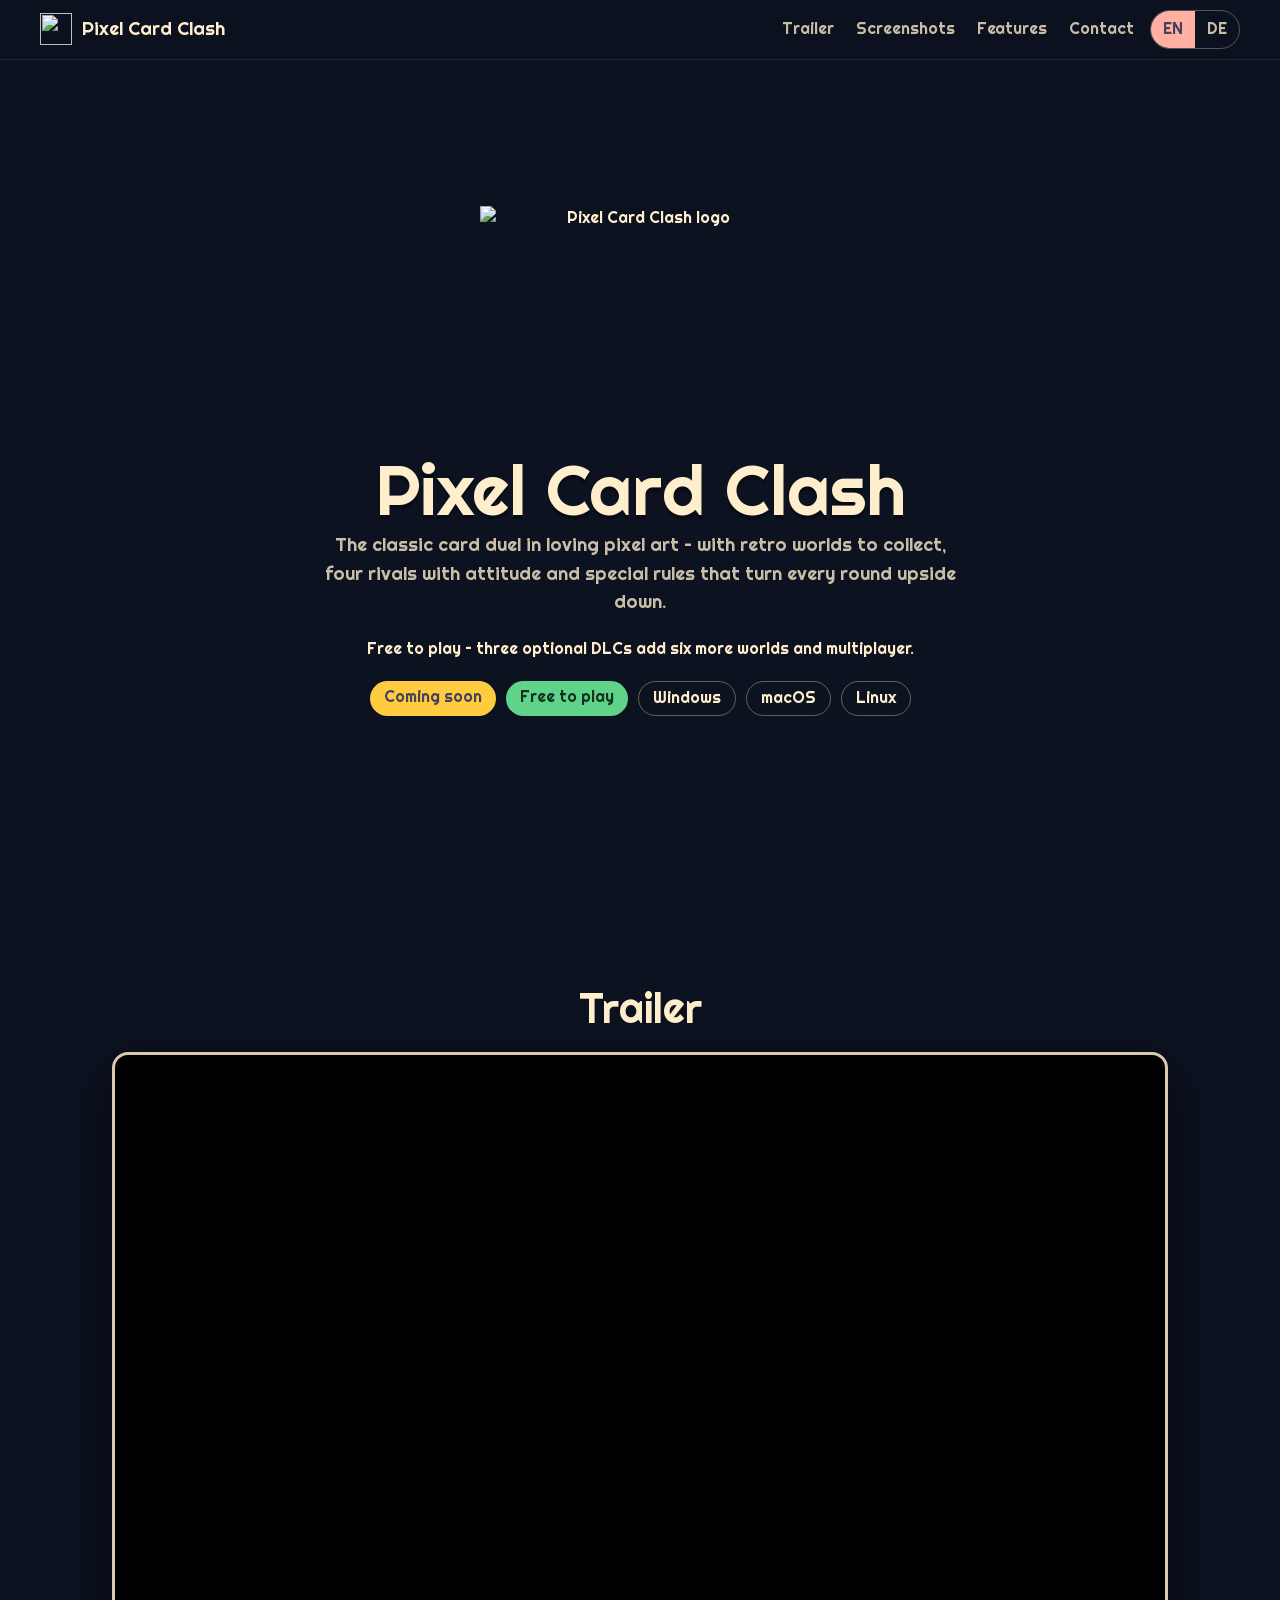
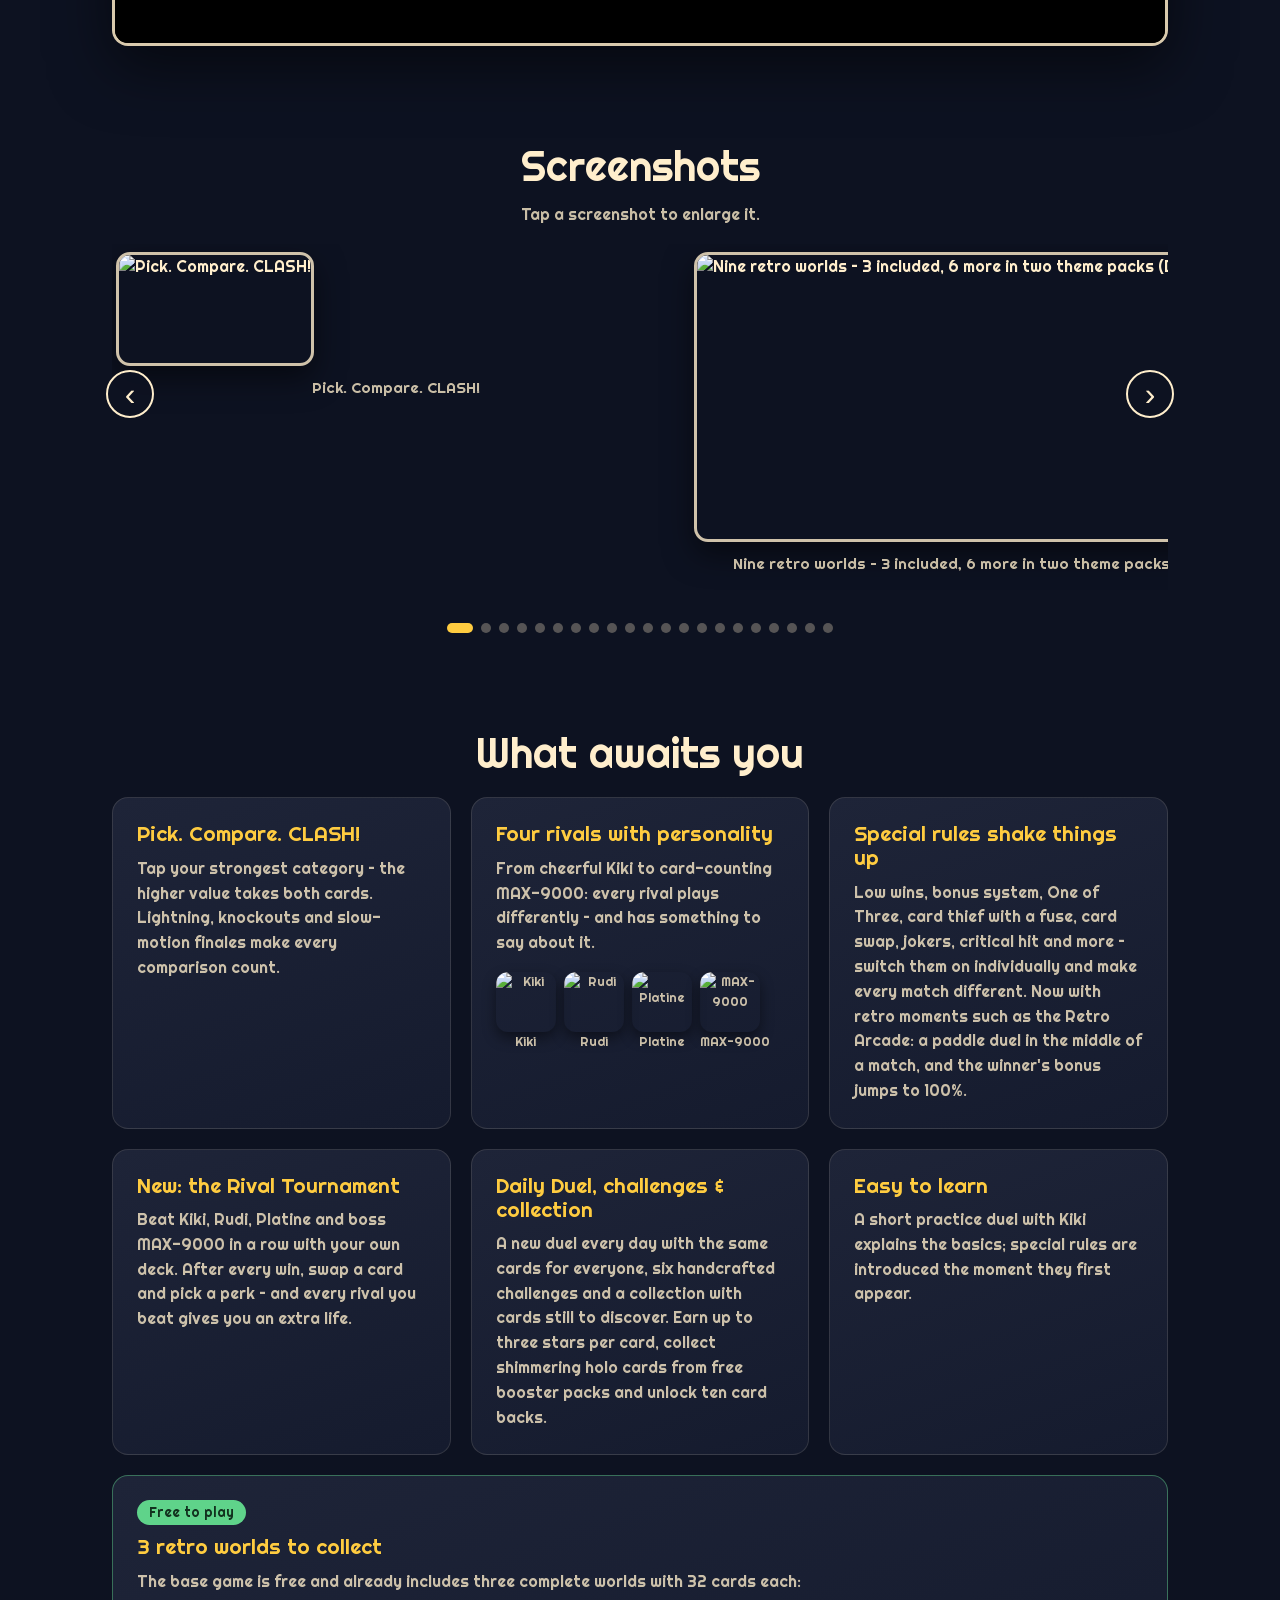
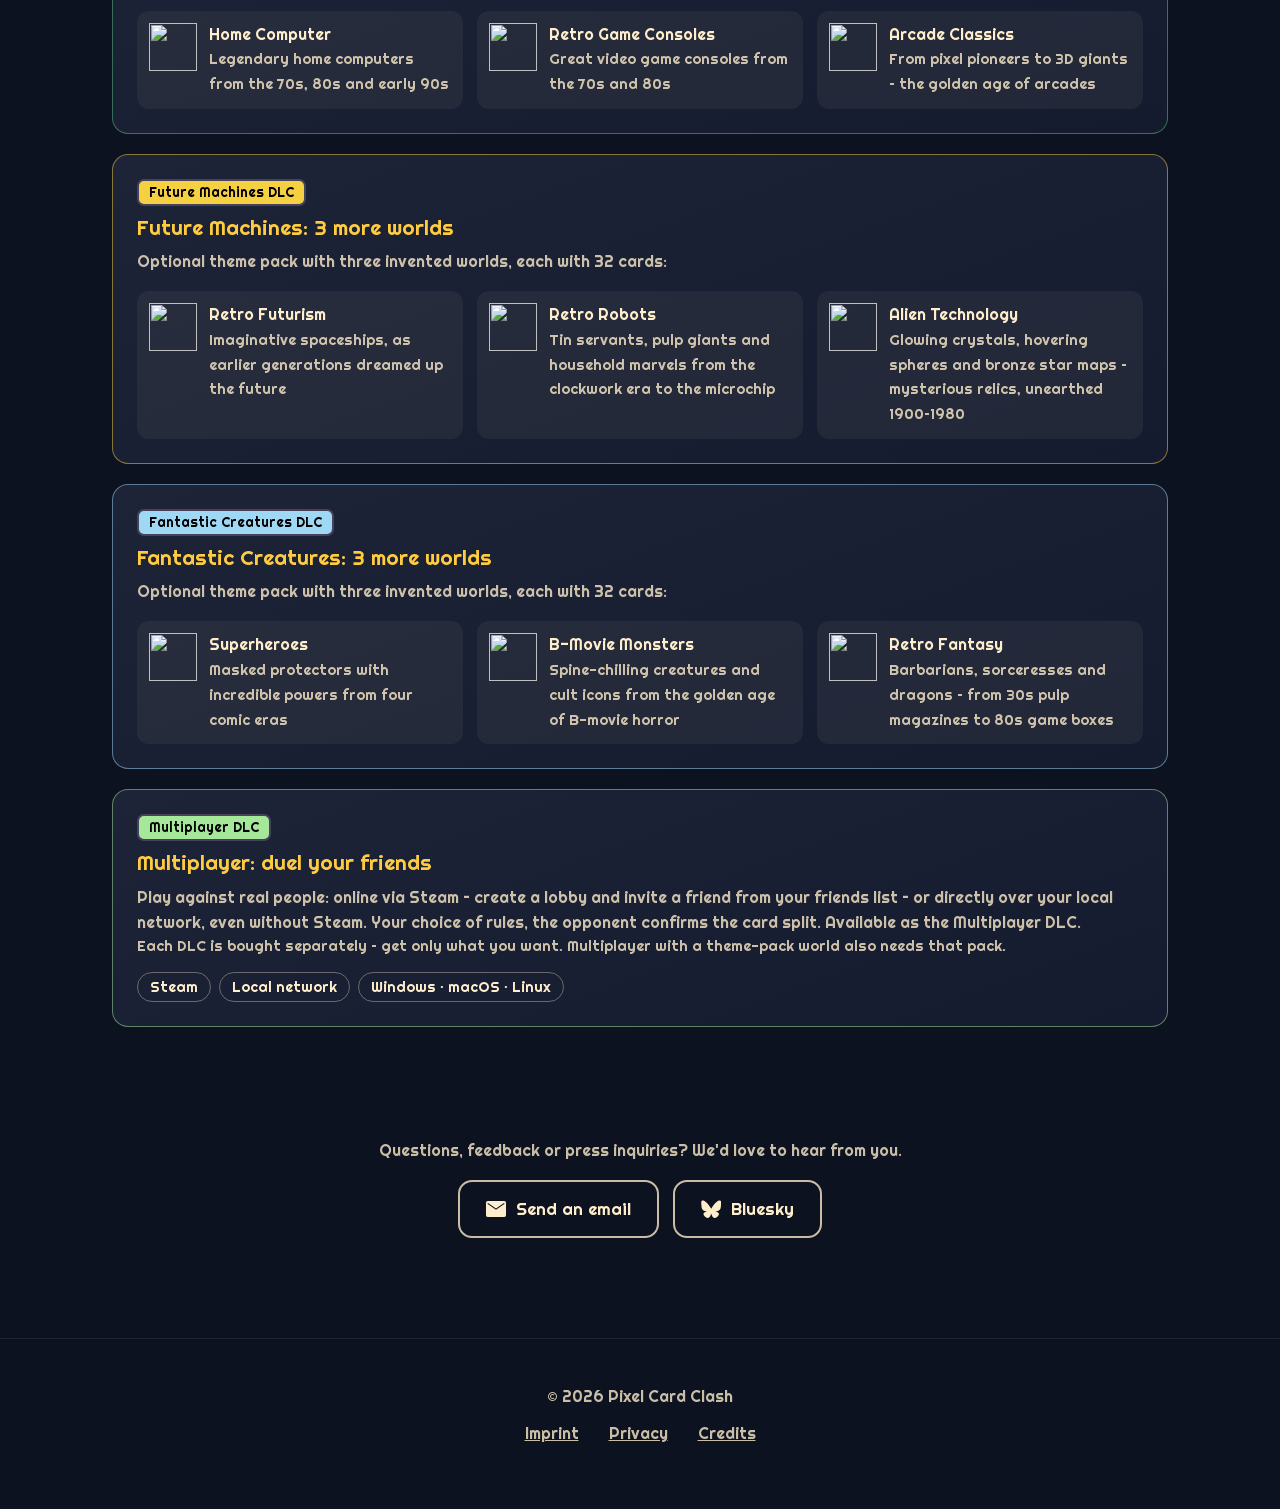
==== commit 6ccec8ee: "Add files via upload" ====
--- a/index.html
+++ b/index.html
@@ -87,7 +87,7 @@
             <figure><img src="assets/img/rivals/max9000.png" alt="MAX-9000" width="72" height="72" loading="lazy"><figcaption>MAX-9000</figcaption></figure>
           </div>
         </article>
-        <article class="card"><h3 data-i18n="f4.t">Special rules shake things up</h3><p data-i18n="f4.d">Low wins, bonus system, One of Three, card thief with a fuse, card swap, jokers, critical hit and more – switch them on individually and make every match different.</p></article>
+        <article class="card"><h3 data-i18n="f4.t">Special rules shake things up</h3><p data-i18n="f4.d">Low wins, bonus system, One of Three, card thief with a fuse, card swap, jokers, critical hit and more – switch them on individually and make every match different. Now with retro moments such as the Retro Arcade: a paddle duel in the middle of a match, and the winner's bonus jumps to 100%.</p></article>
         <article class="card"><h3 data-i18n="f9.t">New: the Rival Tournament</h3><p data-i18n="f9.d">Beat Kiki, Rudi, Platine and boss MAX-9000 in a row with your own deck. After every win, swap a card and pick a perk – and every rival you beat gives you an extra life.</p></article>
         <article class="card"><h3 data-i18n="f5.t">Daily Duel, challenges &amp; collection</h3><p data-i18n="f5.d">A new duel every day with the same cards for everyone, six handcrafted challenges and a collection with cards still to discover. Earn up to three stars per card and unlock ten card backs.</p></article>
         <article class="card"><h3 data-i18n="f6.t">Easy to learn</h3><p data-i18n="f6.d">A short practice duel with Kiki explains the basics; special rules are introduced the moment they first appear.</p></article>
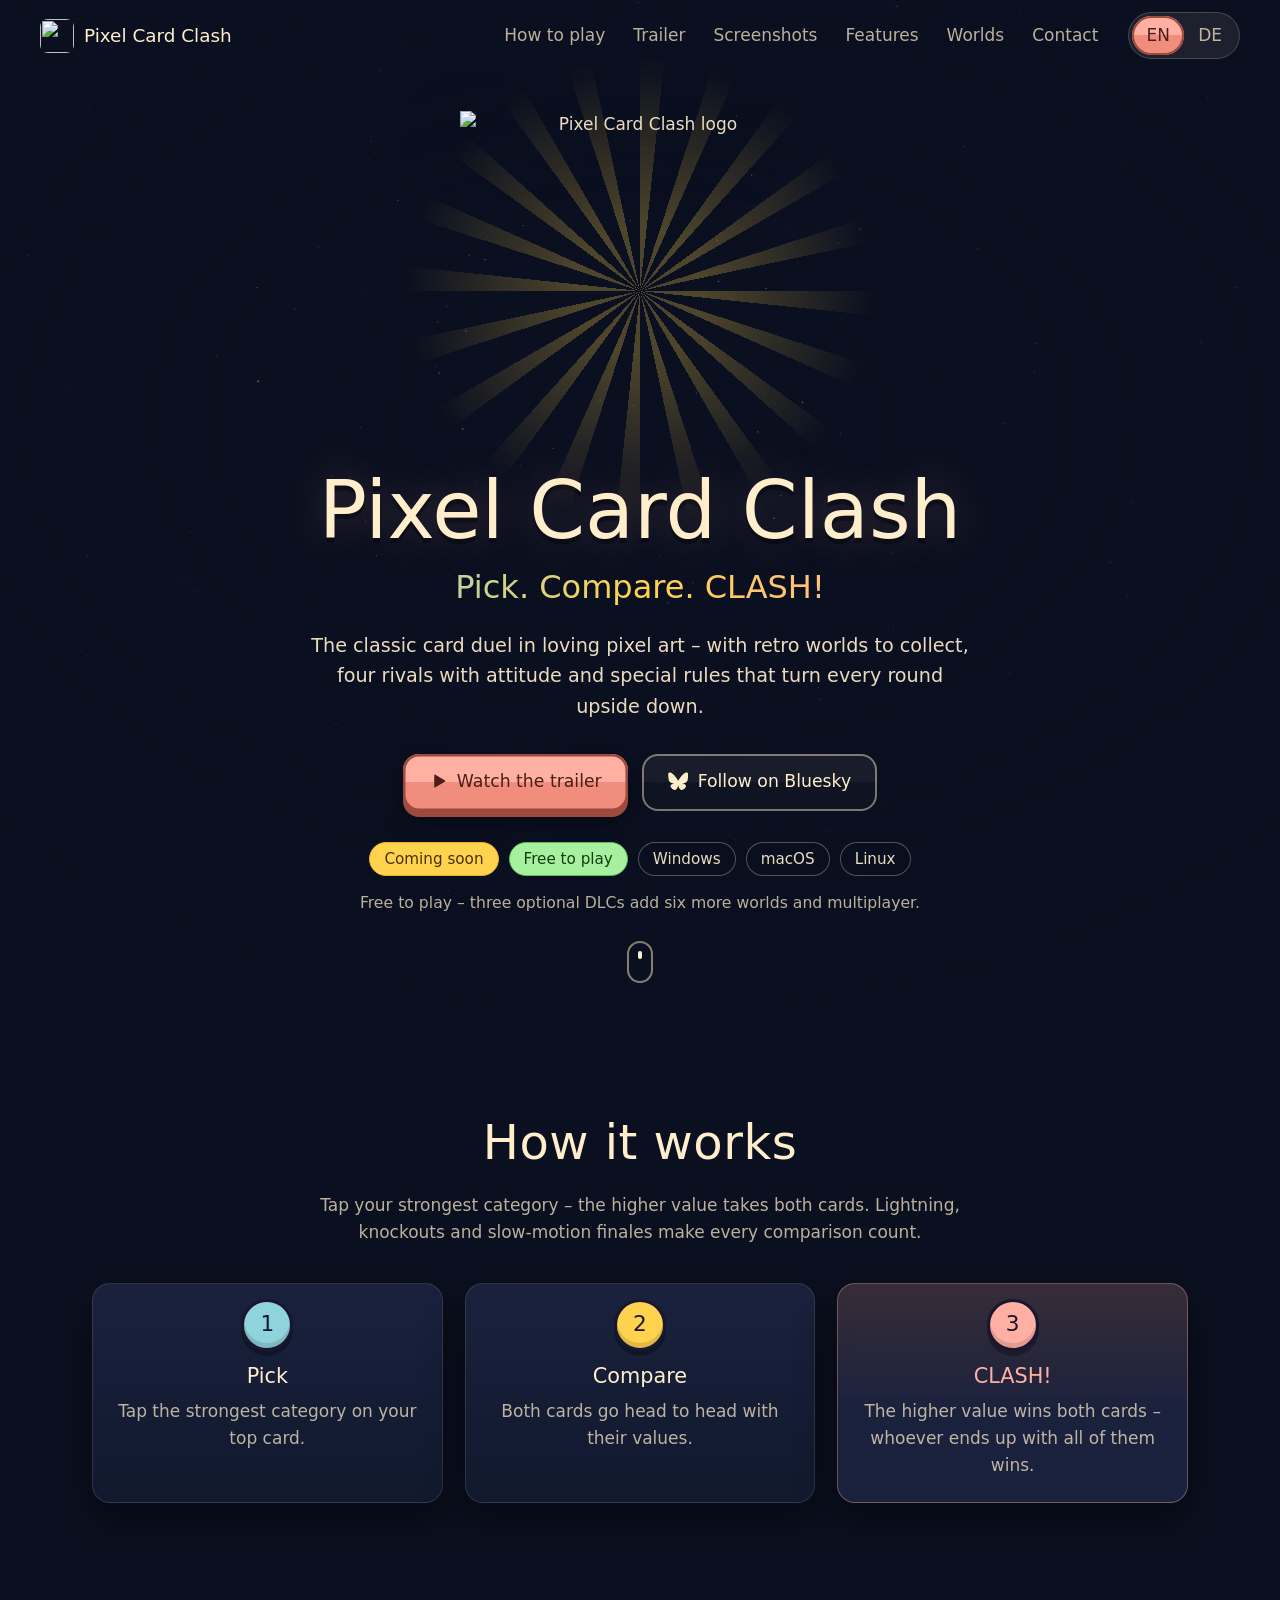
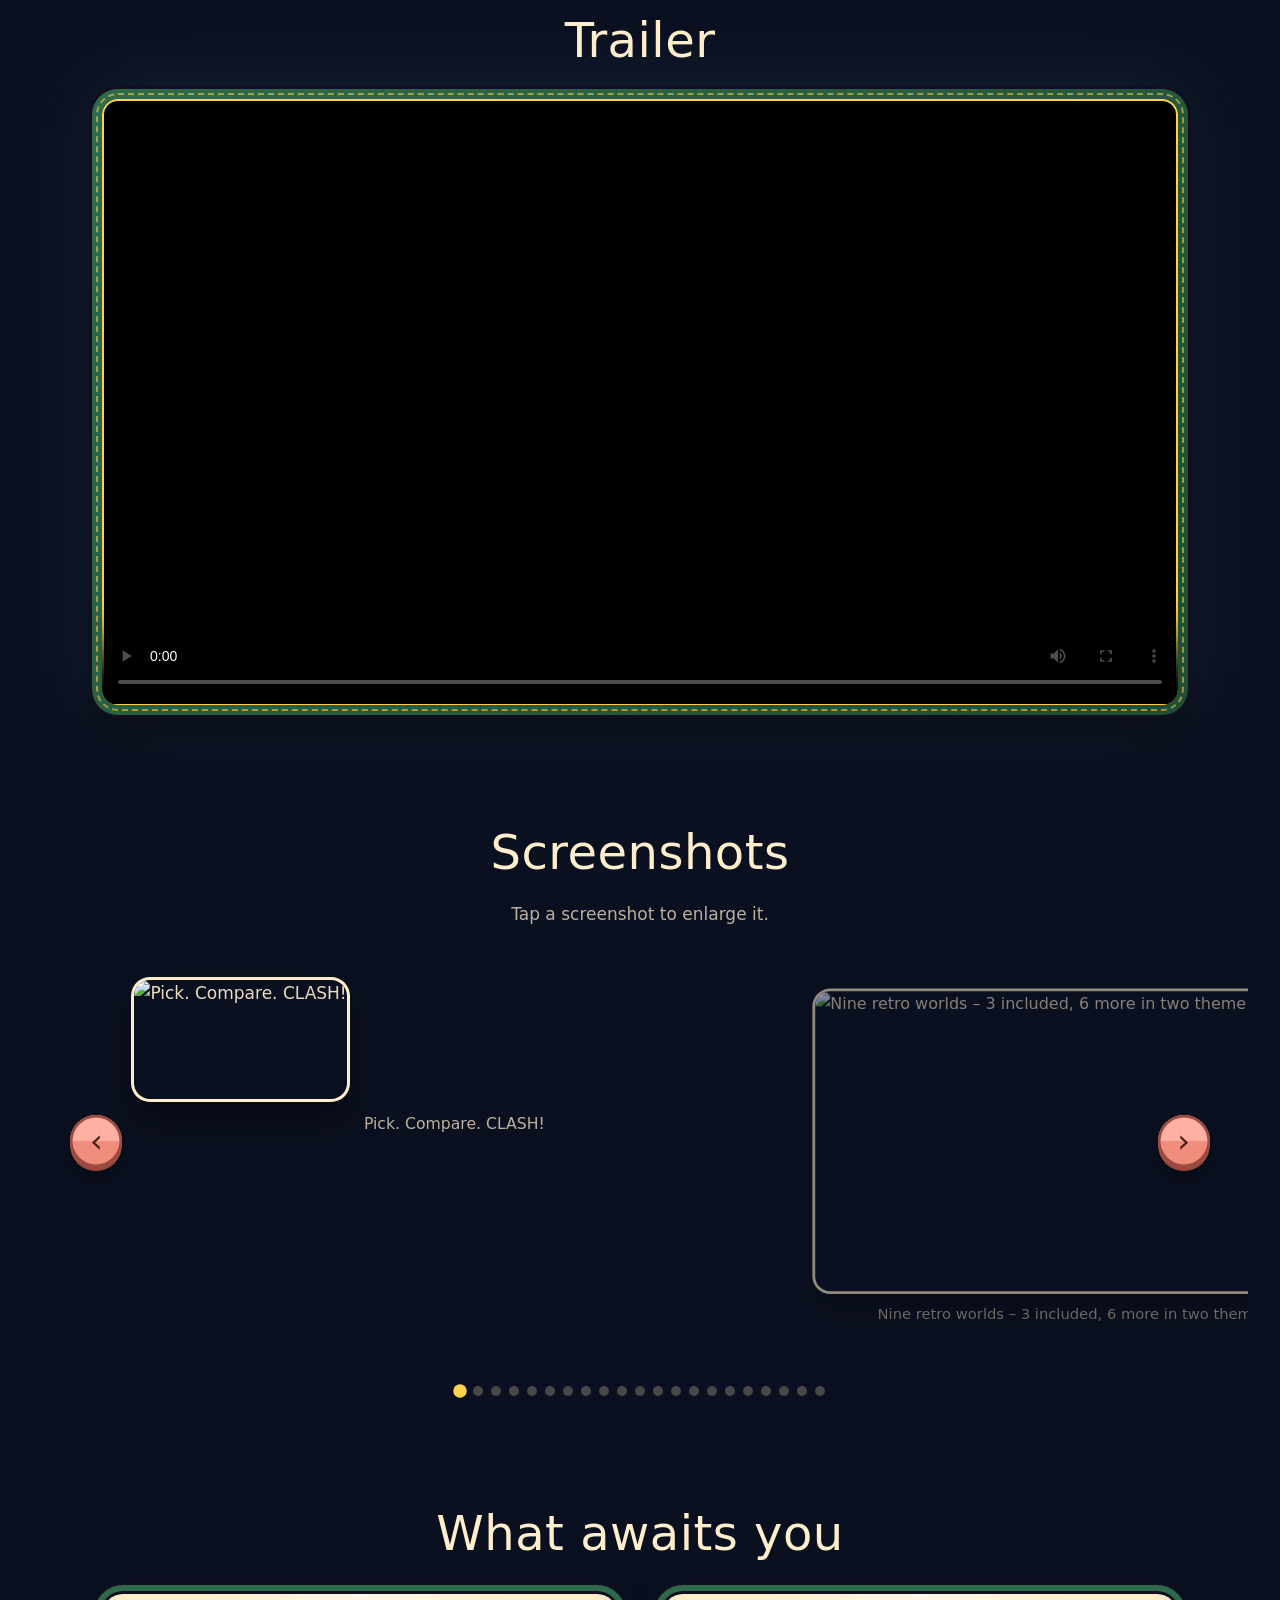
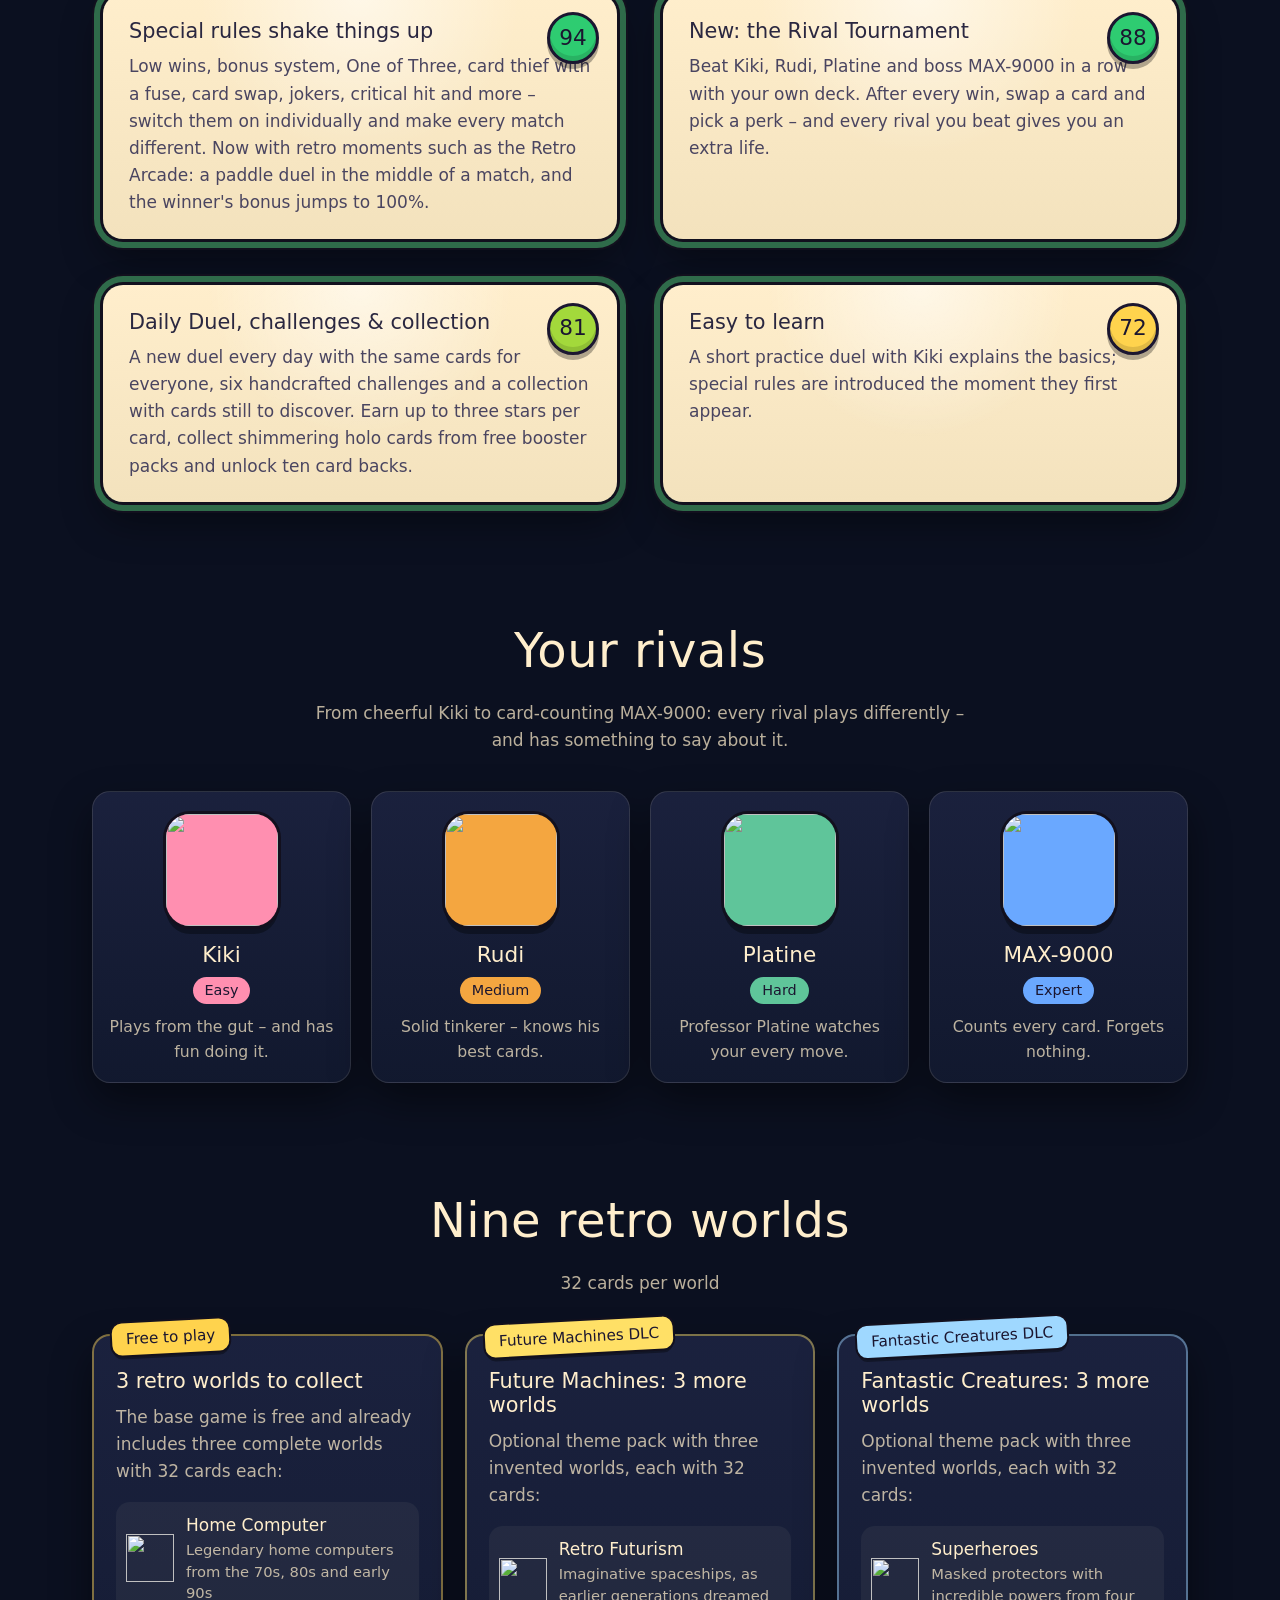
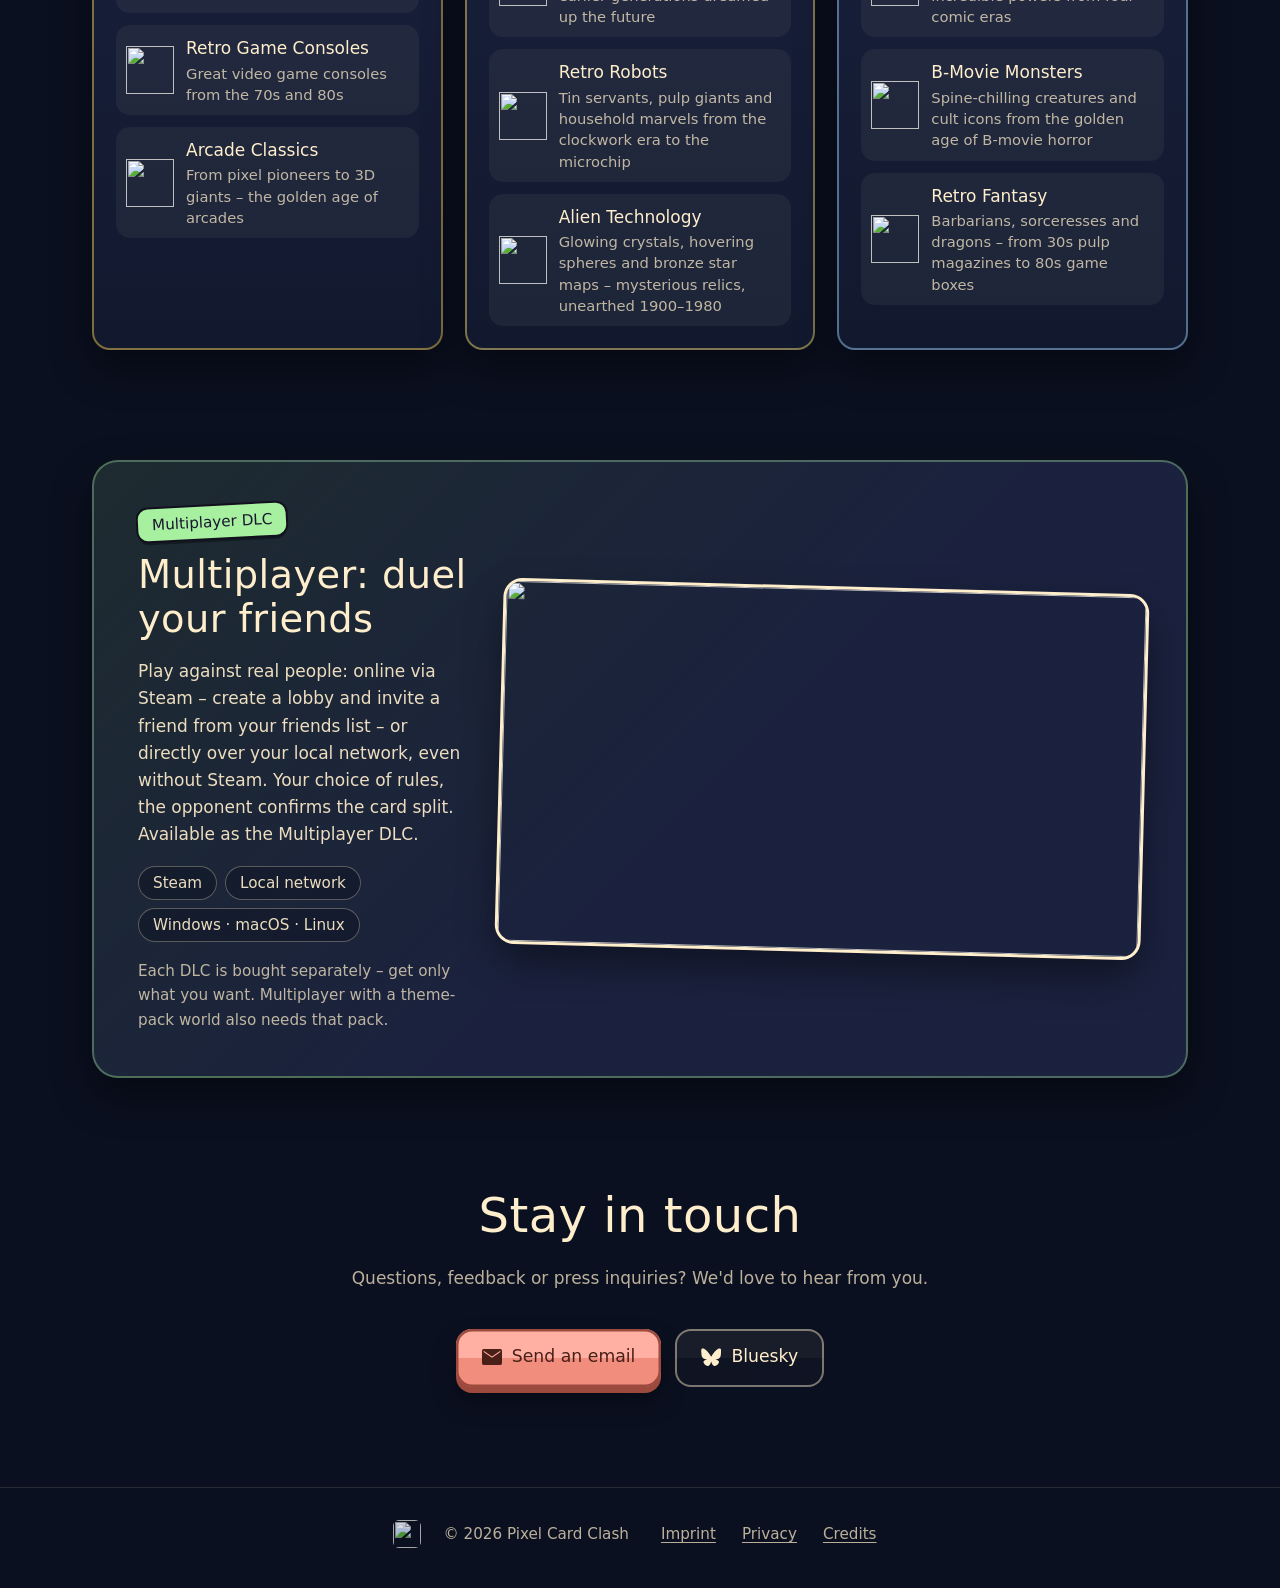
==== commit 0b206ff9: "Add files via upload" ====
--- a/index.html
+++ b/index.html
@@ -14,26 +14,34 @@
   <meta property="og:description" content="Pick. Compare. CLASH! Retro card duels with four rivals, special rules and a Daily Duel. Coming soon for Windows, macOS and Linux.">
   <meta property="og:image" content="assets/img/og-image.jpg">
   <meta name="twitter:card" content="summary_large_image">
-  <link rel="stylesheet" href="style.css">
+  <link rel="preload" href="assets/fonts/Righteous-Regular.ttf" as="font" type="font/ttf" crossorigin>
+  <link rel="stylesheet" href="css/style.css">
 </head>
 <body>
   <a class="skip" href="#main" data-i18n="skip">Skip to content</a>
+  <canvas id="sky" aria-hidden="true"></canvas>
 
   <header class="topbar">
     <a class="brand" href="#top" aria-label="Pixel Card Clash">
-      <img src="assets/img/favicon.png" alt="" width="32" height="32">
+      <img src="assets/img/favicon.png" alt="" width="34" height="34">
       <span>Pixel Card Clash</span>
     </a>
-    <nav class="nav" aria-label="Main">
+    <nav class="nav" id="nav" aria-label="Main">
+      <a href="#how" data-i18n="nav.how">How to play</a>
       <a href="#trailer" data-i18n="nav.trailer">Trailer</a>
       <a href="#screenshots" data-i18n="nav.screens">Screenshots</a>
       <a href="#features" data-i18n="nav.features">Features</a>
+      <a href="#worlds" data-i18n="nav.worlds">Worlds</a>
       <a href="#contact" data-i18n="nav.contact">Contact</a>
     </nav>
-    <div class="lang" role="group" aria-label="Language">
+    <div class="lang" role="group" aria-label="Language" data-active="en">
+      <span class="lang-thumb" aria-hidden="true"></span>
       <button type="button" data-lang="en" aria-pressed="true">EN</button>
       <button type="button" data-lang="de" aria-pressed="false">DE</button>
     </div>
+    <button class="menu-btn" type="button" aria-controls="nav" aria-expanded="false" aria-label="Menu">
+      <span></span><span></span><span></span>
+    </button>
   </header>
 
   <main id="main">
@@ -41,31 +49,64 @@
     <section class="hero" id="top">
       <div class="hero-bg" aria-hidden="true"></div>
       <div class="hero-inner">
-        <img class="hero-logo" src="assets/img/logo.png" alt="Pixel Card Clash logo" width="480" height="360">
+        <div class="hero-logo-wrap">
+          <span class="burst" aria-hidden="true"></span>
+          <img class="hero-logo" src="assets/img/logo.png" alt="Pixel Card Clash logo" width="480" height="480">
+        </div>
         <h1>Pixel Card Clash</h1>
+        <p class="tagline" data-i18n="hero.tagline">Pick. Compare. CLASH!</p>
         <p class="lead" data-i18n="hero.lead">The classic card duel in loving pixel art – with retro worlds to collect, four rivals with attitude and special rules that turn every round upside down.</p>
+        <div class="cta">
+          <a class="btn btn-primary" href="#trailer">
+            <svg aria-hidden="true" width="18" height="18" viewBox="0 0 24 24"><path fill="currentColor" d="M7 4.5v15a1 1 0 0 0 1.5.86l12.5-7.5a1 1 0 0 0 0-1.72L8.5 3.64A1 1 0 0 0 7 4.5z"/></svg>
+            <span data-i18n="hero.watch">Watch the trailer</span>
+          </a>
+          <a class="btn btn-teal js-steam" href="#" target="_blank" rel="noopener" hidden>
+            <svg aria-hidden="true" width="20" height="20" viewBox="0 0 24 24"><path fill="currentColor" d="M12 2a10 10 0 0 0-9.96 9.04l5.35 2.21a2.83 2.83 0 0 1 1.6-.49l2.39-3.46v-.05a3.78 3.78 0 1 1 3.78 3.78h-.09l-3.4 2.43a2.84 2.84 0 0 1-5.62.6L2.3 14.5A10 10 0 1 0 12 2zm-4.28 15.17-1.23-.51a2.13 2.13 0 1 0 1.17-2.8l1.27.53a1.57 1.57 0 1 1-1.2 2.78zm9.47-7.7a2.52 2.52 0 1 0-2.52 2.52 2.52 2.52 0 0 0 2.52-2.52zm-4.4 0a1.89 1.89 0 1 1 1.89 1.89 1.89 1.89 0 0 1-1.9-1.89z"/></svg>
+            <span data-i18n="hero.steam">Wishlist on Steam</span>
+          </a>
+          <a class="btn btn-ghost" href="https://bsky.app/profile/pixelcardclash.bsky.social" target="_blank" rel="noopener">
+            <svg aria-hidden="true" width="20" height="18" viewBox="0 0 600 530"><path fill="currentColor" d="M135.7 44.3C204.5 95.9 278.4 200.6 305.5 256.6c27.1-56 101-160.7 169.8-212.3C524.9 7.1 605.3-21.7 605.3 69.8c0 18.3-10.5 153.5-16.6 175.4-21.3 76.3-99 95.7-168.1 84 120.8 20.6 151.5 88.6 85.2 156.6-126 129.2-181.1-32.4-195.2-73.8-2.6-7.6-3.8-11.1-3.8-8.1 0-3-1.2.5-3.8 8.1-14.1 41.4-69.2 203-195.2 73.8-66.4-68-35.6-136 85.2-156.6-69.1 11.7-146.8-7.7-168.1-84C17.3 223.3 6.8 88.1 6.8 69.8c0-91.5 80.4-62.7 128.9-25.5z"/></svg>
+            <span data-i18n="hero.follow">Follow on Bluesky</span>
+          </a>
+        </div>
+        <div class="platforms">
+          <span class="chip chip-gold" data-i18n="hero.soon">Coming soon</span>
+          <span class="chip chip-free" data-i18n="free.badge">Free to play</span>
+          <span class="chip">Windows</span><span class="chip">macOS</span><span class="chip">Linux</span>
+        </div>
         <p class="free-note" data-i18n="free.note">Free to play – three optional DLCs add six more worlds and multiplayer.</p>
-        <div class="platforms">
-          <span class="badge-soon" data-i18n="hero.soon">Coming soon</span><span class="badge-free" data-i18n="free.badge">Free to play</span>
-          <span class="platform">Windows</span><span class="platform">macOS</span><span class="platform">Linux</span>
-        </div>
-      </div>
+      </div>
+      <a class="scroll-hint" href="#how" aria-hidden="true" tabindex="-1"></a>
+    </section>
+
+    <!-- So geht's -->
+    <section class="section" id="how">
+      <h2 class="reveal" data-i18n="how.title">How it works</h2>
+      <p class="section-lead reveal" data-i18n="f1.d">Tap your strongest category – the higher value takes both cards. Lightning, knockouts and slow-motion finales make every comparison count.</p>
+      <ol class="steps">
+        <li class="step reveal"><span class="coin coin-teal">1</span><h3 data-i18n="how.1.t">Pick</h3><p data-i18n="how.1.d">Tap the strongest category on your top card.</p></li>
+        <li class="step reveal"><span class="coin coin-gold">2</span><h3 data-i18n="how.2.t">Compare</h3><p data-i18n="how.2.d">Both cards go head to head with their values.</p></li>
+        <li class="step step-clash reveal"><span class="coin coin-salmon">3</span><h3 data-i18n="how.3.t">CLASH!</h3><p data-i18n="how.3.d">The higher value wins both cards – whoever ends up with all of them wins.</p></li>
+      </ol>
     </section>
 
     <!-- Trailer -->
     <section class="section" id="trailer">
-      <h2 data-i18n="trailer.title">Trailer</h2>
-      <div class="video-wrap">
-        <video id="trailer-video" controls preload="metadata" playsinline poster="assets/img/trailer-poster-en.jpg">
-          <source src="assets/video/trailer_en.mp4" type="video/mp4">
-        </video>
+      <h2 class="reveal" data-i18n="trailer.title">Trailer</h2>
+      <div class="video-frame reveal">
+        <div class="video-wrap">
+          <video id="trailer-video" controls preload="metadata" playsinline poster="assets/img/trailer-poster-en.jpg">
+            <source src="assets/video/trailer_en.mp4" type="video/mp4">
+          </video>
+        </div>
       </div>
     </section>
 
     <!-- Screenshots -->
-    <section class="section" id="screenshots">
-      <h2 data-i18n="shots.title">Screenshots</h2>
-      <p class="hint" data-i18n="shots.hint">Tap a screenshot to enlarge it.</p>
+    <section class="section section-wide" id="screenshots">
+      <h2 class="reveal" data-i18n="shots.title">Screenshots</h2>
+      <p class="section-lead reveal" data-i18n="shots.hint">Tap a screenshot to enlarge it.</p>
       <div class="carousel">
         <button class="car-btn prev" type="button" aria-label="Previous" data-i18n-aria="shots.prev">‹</button>
         <ul class="car-track" id="car-track"></ul>
@@ -74,55 +115,87 @@
       <div class="car-dots" id="car-dots" role="tablist"></div>
     </section>
 
-    <!-- Features -->
+    <!-- Funktionen -->
     <section class="section" id="features">
-      <h2 data-i18n="features.title">What awaits you</h2>
-      <div class="grid">
-        <article class="card"><h3 data-i18n="f1.t">Pick. Compare. CLASH!</h3><p data-i18n="f1.d">Tap your strongest category – the higher value takes both cards. Lightning, knockouts and slow-motion finales make every comparison count.</p></article>
-        <article class="card"><h3 data-i18n="f3.t">Four rivals with personality</h3><p data-i18n="f3.d">From cheerful Kiki to card-counting MAX-9000: every rival plays differently – and has something to say about it.</p>
-          <div class="rivals">
-            <figure><img src="assets/img/rivals/kiki.png" alt="Kiki" width="72" height="72" loading="lazy"><figcaption>Kiki</figcaption></figure>
-            <figure><img src="assets/img/rivals/rudi.png" alt="Rudi" width="72" height="72" loading="lazy"><figcaption>Rudi</figcaption></figure>
-            <figure><img src="assets/img/rivals/platine.png" alt="Platine" width="72" height="72" loading="lazy"><figcaption>Platine</figcaption></figure>
-            <figure><img src="assets/img/rivals/max9000.png" alt="MAX-9000" width="72" height="72" loading="lazy"><figcaption>MAX-9000</figcaption></figure>
-          </div>
-        </article>
-        <article class="card"><h3 data-i18n="f4.t">Special rules shake things up</h3><p data-i18n="f4.d">Low wins, bonus system, One of Three, card thief with a fuse, card swap, jokers, critical hit and more – switch them on individually and make every match different. Now with retro moments such as the Retro Arcade: a paddle duel in the middle of a match, and the winner's bonus jumps to 100%.</p></article>
-        <article class="card"><h3 data-i18n="f9.t">New: the Rival Tournament</h3><p data-i18n="f9.d">Beat Kiki, Rudi, Platine and boss MAX-9000 in a row with your own deck. After every win, swap a card and pick a perk – and every rival you beat gives you an extra life.</p></article>
-        <article class="card"><h3 data-i18n="f5.t">Daily Duel, challenges &amp; collection</h3><p data-i18n="f5.d">A new duel every day with the same cards for everyone, six handcrafted challenges and a collection with cards still to discover. Earn up to three stars per card and unlock ten card backs.</p></article>
-        <article class="card"><h3 data-i18n="f6.t">Easy to learn</h3><p data-i18n="f6.d">A short practice duel with Kiki explains the basics; special rules are introduced the moment they first appear.</p></article>
-        <article class="card card-wide card-free"><span class="free" data-i18n="free.badge">Free to play</span><h3 data-i18n="f2.t">3 retro worlds to collect</h3><p data-i18n="f2.d">The base game is free and already includes three complete worlds with 32 cards each:</p>
+      <h2 class="reveal" data-i18n="features.title">What awaits you</h2>
+      <div class="cards">
+        <article class="gcard tilt reveal"><span class="coin coin-green">94</span><h3 data-i18n="f4.t">Special rules shake things up</h3><p data-i18n="f4.d">Low wins, bonus system, One of Three, card thief with a fuse, card swap, jokers, critical hit and more – switch them on individually and make every match different. Now with retro moments such as the Retro Arcade: a paddle duel in the middle of a match, and the winner's bonus jumps to 100%.</p></article>
+        <article class="gcard tilt reveal"><span class="coin coin-green">88</span><h3 data-i18n="f9.t">New: the Rival Tournament</h3><p data-i18n="f9.d">Beat Kiki, Rudi, Platine and boss MAX-9000 in a row with your own deck. After every win, swap a card and pick a perk – and every rival you beat gives you an extra life.</p></article>
+        <article class="gcard tilt reveal"><span class="coin coin-lime">81</span><h3 data-i18n="f5.t">Daily Duel, challenges &amp; collection</h3><p data-i18n="f5.d">A new duel every day with the same cards for everyone, six handcrafted challenges and a collection with cards still to discover.</p></article>
+        <article class="gcard tilt reveal"><span class="coin coin-gold">72</span><h3 data-i18n="f6.t">Easy to learn</h3><p data-i18n="f6.d">A short practice duel with Kiki explains the basics; special rules are introduced the moment they first appear.</p></article>
+      </div>
+    </section>
+
+    <!-- Rivalen -->
+    <section class="section" id="rivals">
+      <h2 class="reveal" data-i18n="rivals.title">Your rivals</h2>
+      <p class="section-lead reveal" data-i18n="f3.d">From cheerful Kiki to card-counting MAX-9000: every rival plays differently – and has something to say about it.</p>
+      <ul class="rivals">
+        <li class="rival reveal" style="--c: #ff8fb0"><img src="assets/img/rivals/kiki.png" alt="" width="128" height="128" loading="lazy"><strong>Kiki</strong><span class="lvl" data-i18n="rival.kiki.lvl">Easy</span><p data-i18n="rival.kiki.t">Plays from the gut – and has fun doing it.</p></li>
+        <li class="rival reveal" style="--c: #f4a640"><img src="assets/img/rivals/rudi.png" alt="" width="128" height="128" loading="lazy"><strong>Rudi</strong><span class="lvl" data-i18n="rival.rudi.lvl">Medium</span><p data-i18n="rival.rudi.t">Solid tinkerer – knows his best cards.</p></li>
+        <li class="rival reveal" style="--c: #5fc59a"><img src="assets/img/rivals/platine.png" alt="" width="128" height="128" loading="lazy"><strong>Platine</strong><span class="lvl" data-i18n="rival.platine.lvl">Hard</span><p data-i18n="rival.platine.t">Professor Platine watches your every move.</p></li>
+        <li class="rival reveal" style="--c: #6aa8ff"><img src="assets/img/rivals/max9000.png" alt="" width="128" height="128" loading="lazy"><strong>MAX-9000</strong><span class="lvl" data-i18n="rival.max.lvl">Expert</span><p data-i18n="rival.max.t">Counts every card. Forgets nothing.</p></li>
+      </ul>
+    </section>
+
+    <!-- Welten -->
+    <section class="section" id="worlds">
+      <h2 class="reveal" data-i18n="worlds.title">Nine retro worlds</h2>
+      <p class="section-lead reveal" data-i18n="worlds.cards">32 cards per world</p>
+      <div class="packs">
+        <article class="pack pack-free reveal">
+          <span class="tag tag-free" data-i18n="free.badge">Free to play</span>
+          <h3 data-i18n="f2.t">3 retro worlds to collect</h3>
+          <p data-i18n="f2.d">The base game is free and already includes three complete worlds with 32 cards each:</p>
           <ul class="worlds">
             <li><img src="assets/img/worlds/retro_home_computer.png" alt="" width="48" height="48" loading="lazy"><div><strong data-i18n="w.retro_home_computer.n">Home Computer</strong><span data-i18n="w.retro_home_computer.d">Legendary home computers from the 70s, 80s and early 90s</span></div></li>
             <li><img src="assets/img/worlds/retro_game_consoles.png" alt="" width="48" height="48" loading="lazy"><div><strong data-i18n="w.retro_game_consoles.n">Retro Game Consoles</strong><span data-i18n="w.retro_game_consoles.d">Great video game consoles from the 70s and 80s</span></div></li>
             <li><img src="assets/img/worlds/arcade_classics.png" alt="" width="48" height="48" loading="lazy"><div><strong data-i18n="w.arcade_classics.n">Arcade Classics</strong><span data-i18n="w.arcade_classics.d">From pixel pioneers to 3D giants – the golden age of arcades</span></div></li>
           </ul>
         </article>
-        <article class="card card-wide card-tech"><span class="dlc dlc-tech" data-i18n="dlc.tech">Future Machines DLC</span><h3 data-i18n="f8.t">Future Machines: 3 more worlds</h3><p data-i18n="f8.d">Optional theme pack with three invented worlds, each with 32 cards:</p>
+        <article class="pack pack-tech reveal">
+          <span class="tag tag-tech" data-i18n="dlc.tech">Future Machines DLC</span>
+          <h3 data-i18n="f8.t">Future Machines: 3 more worlds</h3>
+          <p data-i18n="f8.d">Optional theme pack with three invented worlds, each with 32 cards:</p>
           <ul class="worlds">
             <li><img src="assets/img/worlds/retro_futurism.png" alt="" width="48" height="48" loading="lazy"><div><strong data-i18n="w.retro_futurism.n">Retro Futurism</strong><span data-i18n="w.retro_futurism.d">Imaginative spaceships, as earlier generations dreamed up the future</span></div></li>
             <li><img src="assets/img/worlds/retro_robots.png" alt="" width="48" height="48" loading="lazy"><div><strong data-i18n="w.retro_robots.n">Retro Robots</strong><span data-i18n="w.retro_robots.d">Tin servants, pulp giants and household marvels from the clockwork era to the microchip</span></div></li>
             <li><img src="assets/img/worlds/alien_tech.png" alt="" width="48" height="48" loading="lazy"><div><strong data-i18n="w.alien_tech.n">Alien Technology</strong><span data-i18n="w.alien_tech.d">Glowing crystals, hovering spheres and bronze star maps – mysterious relics, unearthed 1900–1980</span></div></li>
           </ul>
         </article>
-        <article class="card card-wide card-creature"><span class="dlc dlc-creature" data-i18n="dlc.creature">Fantastic Creatures DLC</span><h3 data-i18n="f10.t">Fantastic Creatures: 3 more worlds</h3><p data-i18n="f10.d">Optional theme pack with three invented worlds, each with 32 cards:</p>
+        <article class="pack pack-creature reveal">
+          <span class="tag tag-creature" data-i18n="dlc.creature">Fantastic Creatures DLC</span>
+          <h3 data-i18n="f10.t">Fantastic Creatures: 3 more worlds</h3>
+          <p data-i18n="f10.d">Optional theme pack with three invented worlds, each with 32 cards:</p>
           <ul class="worlds">
             <li><img src="assets/img/worlds/retro_superheroes.png" alt="" width="48" height="48" loading="lazy"><div><strong data-i18n="w.retro_superheroes.n">Superheroes</strong><span data-i18n="w.retro_superheroes.d">Masked protectors with incredible powers from four comic eras</span></div></li>
             <li><img src="assets/img/worlds/retro_bmovie_monsters.png" alt="" width="48" height="48" loading="lazy"><div><strong data-i18n="w.retro_bmovie_monsters.n">B-Movie Monsters</strong><span data-i18n="w.retro_bmovie_monsters.d">Spine-chilling creatures and cult icons from the golden age of B-movie horror</span></div></li>
             <li><img src="assets/img/worlds/retro_fantasy.png" alt="" width="48" height="48" loading="lazy"><div><strong data-i18n="w.retro_fantasy.n">Retro Fantasy</strong><span data-i18n="w.retro_fantasy.d">Barbarians, sorceresses and dragons – from 30s pulp magazines to 80s game boxes</span></div></li>
           </ul>
         </article>
-        <article class="card card-wide card-multi"><span class="dlc dlc-multi" data-i18n="dlc.multi">Multiplayer DLC</span><h3 data-i18n="f7.t">Multiplayer: duel your friends</h3><p data-i18n="f7.d">Play against real people online via Steam or over your local network.</p>
+      </div>
+    </section>
+
+    <!-- Multiplayer -->
+    <section class="section" id="multiplayer">
+      <article class="multi reveal">
+        <div class="multi-text">
+          <span class="tag tag-multi" data-i18n="dlc.multi">Multiplayer DLC</span>
+          <h2 data-i18n="f7.t">Multiplayer: duel your friends</h2>
+          <p data-i18n="f7.d">Play against real people online via Steam or over your local network.</p>
+          <p class="modes"><span class="chip">Steam</span><span class="chip" data-i18n="mode.lan">Local network</span><span class="chip">Windows · macOS · Linux</span></p>
           <p class="price-note" data-i18n="price.note">Each DLC is bought separately – get only what you want. Multiplayer with a theme-pack world also needs that pack.</p>
-          <p class="modes"><span>Steam</span><span data-i18n="mode.lan">Local network</span><span>Windows · macOS · Linux</span></p></article>
-      </div>
-    </section>
-
-    <!-- Contact -->
+        </div>
+        <img class="multi-shot" src="assets/img/thumbs/en/18_multiplayer.jpg" alt="" width="640" height="360" loading="lazy" data-shot="18_multiplayer">
+      </article>
+    </section>
+
+    <!-- Kontakt -->
     <section class="section contact" id="contact">
-      <p data-i18n="contact.lead">Questions, feedback or press inquiries? We'd love to hear from you.</p>
-      <div class="cta">
-        <a class="btn btn-ghost js-mail" href="#contact">
+      <h2 class="reveal" data-i18n="contact.title">Stay in touch</h2>
+      <p class="section-lead reveal" data-i18n="contact.lead">Questions, feedback or press inquiries? We'd love to hear from you.</p>
+      <div class="cta reveal">
+        <a class="btn btn-primary js-mail" href="#contact">
           <svg aria-hidden="true" width="20" height="16" viewBox="0 0 24 19"><path fill="currentColor" d="M2 0h20a2 2 0 0 1 2 2v15a2 2 0 0 1-2 2H2a2 2 0 0 1-2-2V2a2 2 0 0 1 2-2zm10 10.5L22 3.6V2L12 8.8 2 2v1.6z"/></svg>
           <span data-i18n="contact.mail">Send an email</span>
         </a>
@@ -135,6 +208,7 @@
   </main>
 
   <footer class="footer">
+    <img src="assets/img/favicon.png" alt="" width="28" height="28">
     <p>© 2026 Pixel Card Clash</p>
     <p class="links">
       <button type="button" class="link" data-open="imprint" data-i18n="footer.imprint">Imprint</button>
@@ -168,6 +242,7 @@
     <div class="legal-body" data-i18n-html="credits"></div>
   </dialog>
 
-  <script src="script.js"></script>
+  <script src="js/i18n.js"></script>
+  <script src="js/main.js"></script>
 </body>
 </html>
--- a/css/style.css
+++ b/css/style.css
@@ -0,0 +1,323 @@
+/* Pixel Card Clash – Webseite.
+   Farben und Schrift wie im Spiel (UiPalette, TwoToneBox, Righteous). Reines CSS,
+   keine externen Inhalte. Pfade relativ, damit die Seite auch unter
+   https://<benutzer>.github.io/<repo>/ funktioniert. */
+
+@font-face {
+  font-family: "Righteous";
+  src: url("../assets/fonts/Righteous-Regular.ttf") format("truetype");
+  font-display: swap;
+}
+
+:root {
+  /* Spielfarben */
+  --navy: #0b1020;
+  --navy-2: #121a30;
+  --panel: #1c2340;
+  --cream: #ffeecc;
+  --cream-2: #f3e2bd;
+  --ink: #2a2740;
+  --ink-soft: #4a4560;
+  --salmon: #ffb0a3;
+  --salmon-2: #f08d7d;
+  --salmon-edge: #9c4a3e;
+  --teal: #8fd3dc;
+  --teal-2: #6cbcc7;
+  --teal-edge: #0b4752;
+  --gold: #ffd34d;
+  --gold-2: #e8b02c;
+  --pink: #ff6973;
+  --green: #2ecc71;
+  --lime: #a3d93b;
+  /* DLC-Schilder wie im Spiel */
+  --tag-free: #ffd34d;
+  --tag-tech: #ffe066;
+  --tag-creature: #9fd8ff;
+  --tag-multi: #a6f0a0;
+
+  --text: rgba(255, 238, 204, 0.92);
+  --text-dim: rgba(255, 238, 204, 0.72);
+  --line: rgba(255, 238, 204, 0.12);
+  --radius: 18px;
+  --max: 1160px;
+  --display: "Righteous", system-ui, sans-serif;
+  --body: system-ui, -apple-system, "Segoe UI", Roboto, "Helvetica Neue", Arial, sans-serif;
+  --shadow: 0 18px 40px rgba(0, 0, 0, 0.45);
+}
+
+* { box-sizing: border-box; }
+html { scroll-behavior: smooth; scroll-padding-top: 76px; -webkit-text-size-adjust: 100%; }
+body {
+  margin: 0;
+  background: radial-gradient(1200px 700px at 50% -10%, #1b2550 0%, transparent 60%), var(--navy);
+  color: var(--text);
+  font-family: var(--body);
+  font-size: 1.0625rem;
+  line-height: 1.6;
+  -webkit-font-smoothing: antialiased;
+  overflow-x: hidden;
+}
+img { max-width: 100%; display: block; }
+button { font: inherit; }
+a { color: var(--gold); }
+h1, h2, h3 { font-family: var(--display); font-weight: 400; line-height: 1.15; margin: 0 0 .45em; color: var(--cream); }
+h2 { font-size: clamp(2rem, 4.6vw, 3rem); text-align: center; letter-spacing: .01em; }
+h3 { font-size: 1.3rem; }
+p { margin: 0 0 1em; }
+:focus-visible { outline: 3px solid var(--gold); outline-offset: 3px; border-radius: 6px; }
+
+#sky { position: fixed; inset: 0; width: 100%; height: 100%; z-index: -1; pointer-events: none; }
+
+.skip { position: absolute; left: -999px; top: 8px; background: var(--gold); color: var(--ink); padding: 8px 12px; border-radius: 8px; z-index: 100; }
+.skip:focus { left: 8px; }
+
+/* ------------------------------------------------------------------ Kopfzeile */
+.topbar {
+  position: sticky; top: 0; z-index: 50;
+  display: flex; align-items: center; gap: 18px;
+  padding: 12px clamp(16px, 4vw, 40px);
+  transition: background .25s ease, box-shadow .25s ease;
+}
+.topbar.scrolled { background: rgba(11, 16, 32, .82); backdrop-filter: blur(10px); -webkit-backdrop-filter: blur(10px); box-shadow: 0 1px 0 var(--line); }
+.brand { display: flex; align-items: center; gap: 10px; color: var(--cream); text-decoration: none; font-family: var(--display); font-size: 1.15rem; white-space: nowrap; }
+.brand img { border-radius: 8px; }
+.nav { display: flex; gap: 4px; margin-left: auto; }
+.nav a { color: var(--text-dim); text-decoration: none; font-family: var(--display); padding: 8px 12px; border-radius: 999px; transition: color .2s, background .2s; }
+.nav a:hover { color: var(--cream); background: rgba(255, 238, 204, .08); }
+
+/* Sprachumschalter: Schieber in Lachs wie die Hauptaktion im Spiel */
+.lang { position: relative; display: grid; grid-template-columns: 1fr 1fr; border-radius: 999px; padding: 3px; background: rgba(255, 238, 204, .08); border: 1px solid rgba(255, 238, 204, .18); }
+.lang-thumb { position: absolute; top: 3px; bottom: 3px; left: 3px; width: calc(50% - 3px); border-radius: 999px; background: linear-gradient(var(--salmon) 50%, var(--salmon-2) 50%); box-shadow: inset 0 0 0 2px var(--salmon-edge); transition: transform .28s cubic-bezier(.3, 1.4, .5, 1); }
+.lang[data-active="de"] .lang-thumb { transform: translateX(100%); }
+.lang button { position: relative; z-index: 1; background: none; border: 0; color: var(--text-dim); font-family: var(--display); padding: 6px 14px; min-width: 48px; min-height: 36px; cursor: pointer; transition: color .2s; }
+.lang button[aria-pressed="true"] { color: #4a1f18; }
+
+.menu-btn { display: none; width: 44px; height: 44px; border-radius: 12px; border: 1px solid rgba(255, 238, 204, .2); background: rgba(255, 238, 204, .06); cursor: pointer; padding: 0; flex-direction: column; align-items: center; justify-content: center; gap: 5px; }
+.menu-btn span { display: block; width: 20px; height: 2px; border-radius: 2px; background: var(--cream); transition: transform .25s, opacity .25s; }
+.menu-btn[aria-expanded="true"] span:nth-child(1) { transform: translateY(7px) rotate(45deg); }
+.menu-btn[aria-expanded="true"] span:nth-child(2) { opacity: 0; }
+.menu-btn[aria-expanded="true"] span:nth-child(3) { transform: translateY(-7px) rotate(-45deg); }
+
+/* ------------------------------------------------------------------ Knöpfe (TwoToneBox) */
+.cta { display: flex; flex-wrap: wrap; gap: 14px; justify-content: center; }
+.btn {
+  --top: var(--salmon); --bottom: var(--salmon-2); --edge: var(--salmon-edge); --ink-c: #4a1f18;
+  display: inline-flex; align-items: center; gap: 10px;
+  padding: 14px 26px 16px; border-radius: 16px; text-decoration: none;
+  font-family: var(--display); font-size: 1.08rem; color: var(--ink-c);
+  background: linear-gradient(var(--top) 50%, var(--bottom) 50%);
+  box-shadow: inset 0 0 0 2.5px var(--edge), 0 6px 0 var(--edge), 0 14px 24px rgba(0, 0, 0, .35);
+  transition: transform .12s ease, box-shadow .12s ease, filter .2s;
+}
+.btn:hover { filter: brightness(1.06); transform: translateY(-2px); box-shadow: inset 0 0 0 2.5px var(--edge), 0 8px 0 var(--edge), 0 18px 28px rgba(0, 0, 0, .4); }
+.btn:active { transform: translateY(5px); box-shadow: inset 0 0 0 2.5px var(--edge), 0 1px 0 var(--edge), 0 6px 12px rgba(0, 0, 0, .3); }
+.btn-teal { --top: var(--teal); --bottom: var(--teal-2); --edge: var(--teal-edge); --ink-c: #0b3a42; }
+.btn-ghost { --top: rgba(255, 238, 204, .06); --bottom: rgba(255, 238, 204, .02); --edge: rgba(255, 238, 204, .45); --ink-c: var(--cream); box-shadow: inset 0 0 0 2px var(--edge); }
+.btn-ghost:hover { box-shadow: inset 0 0 0 2px var(--gold); color: var(--gold); }
+.btn-ghost:active { box-shadow: inset 0 0 0 2px var(--gold); transform: translateY(2px); }
+
+.chip { display: inline-flex; align-items: center; border-radius: 999px; padding: 4px 14px; border: 1px solid rgba(255, 238, 204, .3); color: var(--text); font-family: var(--display); font-size: .95rem; background: rgba(11, 16, 32, .4); }
+.chip-gold { background: var(--gold); border-color: var(--gold-2); color: #4a3000; }
+.chip-free { background: var(--tag-multi); border-color: #5fb85a; color: #123d10; }
+
+/* ------------------------------------------------------------------ Hero */
+.hero { position: relative; min-height: min(100svh, 940px); margin-top: -68px; padding-top: 68px; display: grid; place-items: center; text-align: center; overflow: hidden; isolation: isolate; }
+.hero-bg { position: absolute; inset: -4%; z-index: -2; background: url("../assets/img/hero-banner.jpg") center / cover no-repeat; filter: blur(5px) brightness(.38) saturate(1.15); }
+.hero::before { content: ""; position: absolute; inset: 0; z-index: -1; background: radial-gradient(ellipse 70% 60% at 50% 42%, rgba(11, 16, 32, .1) 0%, rgba(11, 16, 32, .65) 60%, var(--navy) 100%); }
+.hero-inner { padding: 40px 20px 90px; max-width: 860px; }
+.hero-logo-wrap { position: relative; width: min(360px, 72vw); margin: 0 auto -6px; aspect-ratio: 1; }
+.hero-logo { position: relative; width: 100%; height: auto; filter: drop-shadow(0 18px 30px rgba(0, 0, 0, .55)); animation: float 6s ease-in-out infinite; image-rendering: auto; }
+/* Strahlenkranz hinter dem Logo wie beim Spielstart */
+.burst { position: absolute; inset: -18%; border-radius: 50%; background:
+  repeating-conic-gradient(from 0deg, rgba(255, 211, 77, .28) 0deg 6deg, transparent 6deg 18deg);
+  -webkit-mask: radial-gradient(circle, #000 18%, transparent 68%); mask: radial-gradient(circle, #000 18%, transparent 68%);
+  animation: spin 40s linear infinite; }
+.hero h1 { font-size: clamp(2.6rem, 8vw, 5rem); margin: 0; text-shadow: 0 5px 0 rgba(0, 0, 0, .35), 0 0 40px rgba(255, 176, 163, .25); }
+.tagline { font-family: var(--display); font-size: clamp(1.35rem, 3.4vw, 2rem); margin: .15em 0 .55em;
+  background: linear-gradient(90deg, var(--teal), var(--gold), var(--salmon)); -webkit-background-clip: text; background-clip: text; color: transparent; }
+.lead { color: var(--text); font-size: clamp(1.05rem, 2vw, 1.2rem); max-width: 660px; margin: 0 auto 1.6em; }
+.platforms { display: flex; flex-wrap: wrap; gap: 10px; justify-content: center; margin: 1.8em 0 .8em; }
+.free-note { color: var(--text-dim); font-size: .98rem; margin: 0; }
+.scroll-hint { position: absolute; bottom: 22px; left: 50%; width: 26px; height: 42px; margin-left: -13px; border: 2px solid rgba(255, 238, 204, .5); border-radius: 14px; }
+.scroll-hint::after { content: ""; position: absolute; left: 50%; top: 8px; width: 4px; height: 8px; margin-left: -2px; border-radius: 2px; background: var(--cream); animation: wheel 1.8s ease-in-out infinite; }
+@keyframes float { 50% { transform: translateY(-10px) rotate(-1.2deg); } }
+@keyframes spin { to { transform: rotate(360deg); } }
+@keyframes wheel { 0% { opacity: 0; transform: translateY(0); } 30% { opacity: 1; } 100% { opacity: 0; transform: translateY(12px); } }
+
+/* ------------------------------------------------------------------ Abschnitte */
+.section { max-width: var(--max); margin: 0 auto; padding: clamp(64px, 9vw, 110px) clamp(16px, 4vw, 32px) 0; }
+.section-wide { max-width: 1400px; }
+.section-lead { text-align: center; color: var(--text-dim); max-width: 680px; margin: 0 auto 2.2em; }
+
+.reveal { opacity: 0; transform: translateY(24px); transition: opacity .6s ease, transform .6s cubic-bezier(.2, .8, .2, 1); }
+.reveal.in { opacity: 1; transform: none; }
+
+/* Münzen (Wertkreise der Spielkarte) */
+.coin { display: inline-grid; place-items: center; width: 52px; height: 52px; border-radius: 50%; font-family: var(--display); font-size: 1.35rem; color: #1b1630; background: var(--gold); border: 3px solid #1b1630; box-shadow: 0 5px 0 rgba(0, 0, 0, .3), inset 0 -5px 0 rgba(0, 0, 0, .12); flex: none; }
+.coin-teal { background: var(--teal); }
+.coin-salmon { background: var(--salmon); }
+.coin-green { background: var(--green); }
+.coin-lime { background: var(--lime); }
+.coin-gold { background: var(--gold); }
+
+/* So geht's */
+.steps { list-style: none; margin: 0; padding: 0; display: grid; grid-template-columns: repeat(3, 1fr); gap: 22px; counter-reset: s; position: relative; }
+.step { position: relative; background: linear-gradient(180deg, rgba(28, 35, 64, .92), rgba(18, 26, 48, .92)); border: 1px solid var(--line); border-radius: var(--radius); padding: 28px 24px 22px; box-shadow: var(--shadow); text-align: center; }
+.step .coin { margin: -54px auto 14px; }
+.step p { color: var(--text-dim); margin: 0; }
+.step-clash { background: linear-gradient(180deg, rgba(255, 176, 163, .18), rgba(28, 35, 64, .92) 60%); border-color: rgba(255, 176, 163, .35); }
+.step-clash h3 { color: var(--salmon); }
+.steps .step:nth-child(2) { transition-delay: .08s; }
+.steps .step:nth-child(3) { transition-delay: .16s; }
+
+/* Trailer im Kartenrahmen (Welt-Rahmen: dunkler Umriss, Band, Innenkante) */
+.video-frame { padding: 10px; border-radius: 26px; background: linear-gradient(135deg, #2f6b4a, #1f4d36); box-shadow: 0 0 0 3px #12101e, var(--shadow), 0 0 80px rgba(143, 211, 220, .12); position: relative; }
+.video-frame::before { content: ""; position: absolute; inset: 4px; border-radius: 22px; border: 2px dashed rgba(255, 211, 77, .55); pointer-events: none; }
+.video-wrap { position: relative; border-radius: 16px; overflow: hidden; background: #000; aspect-ratio: 16 / 9; box-shadow: inset 0 0 0 2px var(--gold); }
+.video-wrap video { width: 100%; height: 100%; display: block; }
+
+/* Karussell */
+.carousel { position: relative; }
+.car-track { list-style: none; margin: 0; padding: 14px 8vw 24px; display: flex; gap: 22px; overflow-x: auto; scroll-snap-type: x mandatory; scrollbar-width: none; }
+.car-track::-webkit-scrollbar { display: none; }
+.car-track li { flex: 0 0 min(640px, 84%); scroll-snap-align: center; transition: transform .35s ease, opacity .35s ease; opacity: .55; transform: scale(.94); }
+.car-track li.active { opacity: 1; transform: none; }
+.shot { all: unset; display: block; cursor: zoom-in; border-radius: 16px; overflow: hidden; box-shadow: 0 0 0 3px var(--cream), var(--shadow); transition: box-shadow .2s ease; }
+.shot:hover, .shot:focus-visible { box-shadow: 0 0 0 3px var(--gold), 0 0 34px rgba(255, 211, 77, .35), var(--shadow); }
+.shot img { width: 100%; height: auto; aspect-ratio: 16 / 9; object-fit: cover; }
+.car-track figcaption { text-align: center; margin-top: 12px; color: var(--text-dim); font-size: .98rem; }
+.car-btn { position: absolute; top: 42%; transform: translateY(-50%); z-index: 2; width: 52px; height: 52px; border-radius: 50%; border: 0; cursor: pointer; font: 2rem/1 var(--display); color: #4a1f18; background: linear-gradient(var(--salmon) 50%, var(--salmon-2) 50%); box-shadow: inset 0 0 0 2.5px var(--salmon-edge), 0 4px 0 var(--salmon-edge), 0 10px 20px rgba(0, 0, 0, .4); }
+.car-btn:active { transform: translateY(calc(-50% + 3px)); box-shadow: inset 0 0 0 2.5px var(--salmon-edge), 0 1px 0 var(--salmon-edge); }
+.car-btn.prev { left: max(8px, 3vw); }
+.car-btn.next { right: max(8px, 3vw); }
+.car-dots { display: flex; flex-wrap: wrap; justify-content: center; gap: 8px; margin-top: 4px; }
+.car-dots button { width: 10px; height: 10px; padding: 0; border-radius: 50%; border: 0; background: rgba(255, 238, 204, .25); cursor: pointer; transition: background .2s, transform .2s; }
+.car-dots button[aria-selected="true"] { background: var(--gold); transform: scale(1.35); }
+
+/* Funktionen als Spielkarten */
+.cards { display: grid; grid-template-columns: repeat(2, 1fr); gap: 24px; perspective: 1200px; }
+.gcard {
+  --rx: 0deg; --ry: 0deg; --gx: 50%; --gy: 0%;
+  position: relative; color: var(--ink); border-radius: 20px; padding: 26px 26px 22px;
+  background:
+    radial-gradient(circle at var(--gx) var(--gy), rgba(255, 255, 255, .55), transparent 45%),
+    linear-gradient(180deg, var(--cream), var(--cream-2));
+  box-shadow: 0 0 0 3px #12101e, 0 0 0 9px #2f6b4a, 0 0 0 11px #12101e, var(--shadow);
+  margin: 11px;
+  transform: rotateX(var(--rx)) rotateY(var(--ry));
+  transition: transform .25s ease, opacity .6s ease;
+}
+.gcard.reveal { transform: translateY(24px) rotateX(var(--rx)) rotateY(var(--ry)); }
+.gcard.reveal.in { transform: rotateX(var(--rx)) rotateY(var(--ry)); }
+.gcard h3 { color: var(--ink); padding-right: 64px; }
+.gcard p { color: var(--ink-soft); margin: 0; }
+.gcard .coin { position: absolute; top: 18px; right: 18px; }
+
+/* Rivalen */
+.rivals { list-style: none; margin: 0; padding: 0; display: grid; grid-template-columns: repeat(4, 1fr); gap: 20px; }
+.rival { text-align: center; background: linear-gradient(180deg, rgba(28, 35, 64, .9), rgba(18, 26, 48, .9)); border: 1px solid var(--line); border-radius: var(--radius); padding: 22px 16px 18px; box-shadow: var(--shadow); transition: transform .25s ease, border-color .25s; }
+.rival:hover { transform: translateY(-6px); border-color: var(--c); }
+.rival img { width: 112px; height: 112px; margin: 0 auto 12px; border-radius: 24px; background: var(--c); box-shadow: 0 0 0 3px #12101e, 0 8px 0 rgba(0, 0, 0, .35); }
+.rival strong { display: block; font-family: var(--display); font-weight: 400; font-size: 1.35rem; color: var(--cream); }
+.rival .lvl { display: inline-block; margin: 4px 0 10px; padding: 2px 12px; border-radius: 999px; font-family: var(--display); font-size: .9rem; color: #1b1630; background: var(--c); }
+.rival p { color: var(--text-dim); font-size: .98rem; margin: 0; }
+.rivals .rival:nth-child(2) { transition-delay: .06s; }
+.rivals .rival:nth-child(3) { transition-delay: .12s; }
+.rivals .rival:nth-child(4) { transition-delay: .18s; }
+
+/* Welten */
+.packs { display: grid; grid-template-columns: repeat(3, 1fr); gap: 22px; }
+.pack { --accent: var(--tag-free); position: relative; padding: 34px 22px 22px; border-radius: var(--radius); background: linear-gradient(180deg, rgba(28, 35, 64, .95), rgba(18, 26, 48, .95)); border: 2px solid color-mix(in srgb, var(--accent) 45%, transparent); box-shadow: var(--shadow); }
+.pack-tech { --accent: var(--tag-tech); }
+.pack-creature { --accent: var(--tag-creature); }
+.pack > p { color: var(--text-dim); }
+.tag { position: absolute; top: -15px; left: 18px; transform: rotate(-3deg); padding: 4px 14px; border-radius: 10px; font-family: var(--display); font-size: .95rem; color: #1b1630; background: var(--accent, var(--tag-free)); box-shadow: 0 0 0 2px #12101e, 0 4px 0 rgba(0, 0, 0, .35); white-space: nowrap; }
+.tag-free { background: var(--tag-free); }
+.tag-tech { background: var(--tag-tech); }
+.tag-creature { background: var(--tag-creature); }
+.tag-multi { background: var(--tag-multi); position: static; display: inline-block; margin-bottom: 14px; }
+.worlds { list-style: none; margin: 0; padding: 0; display: grid; gap: 12px; }
+.worlds li { display: flex; gap: 12px; align-items: center; padding: 10px; border-radius: 14px; background: rgba(255, 238, 204, .05); transition: background .2s; }
+.worlds li:hover { background: rgba(255, 238, 204, .1); }
+.worlds img { width: 48px; height: 48px; flex: none; image-rendering: auto; }
+.worlds strong { display: block; font-family: var(--display); font-weight: 400; color: var(--cream); }
+.worlds span { display: block; color: var(--text-dim); font-size: .92rem; line-height: 1.45; }
+
+/* Multiplayer */
+.multi { display: grid; grid-template-columns: 1.05fr 1fr; gap: 34px; align-items: center; padding: clamp(24px, 4vw, 44px); border-radius: 26px; background: linear-gradient(135deg, rgba(166, 240, 160, .12), rgba(28, 35, 64, .95) 55%); border: 2px solid rgba(166, 240, 160, .35); box-shadow: var(--shadow); }
+.multi h2 { text-align: left; font-size: clamp(1.7rem, 3.6vw, 2.4rem); }
+.multi p { color: var(--text); }
+.modes { display: flex; flex-wrap: wrap; gap: 8px; }
+.price-note { color: var(--text-dim) !important; font-size: .95rem; margin: 0; }
+.multi-shot { width: 100%; border-radius: 16px; box-shadow: 0 0 0 3px var(--cream), var(--shadow); cursor: zoom-in; transform: rotate(1.5deg); transition: transform .3s ease; }
+.multi-shot:hover { transform: rotate(0) scale(1.02); }
+
+/* Kontakt und Fußzeile */
+.contact { text-align: center; padding-bottom: clamp(60px, 8vw, 100px); }
+.footer { display: flex; flex-wrap: wrap; align-items: center; justify-content: center; gap: 10px 22px; padding: 26px 16px 34px; border-top: 1px solid var(--line); color: var(--text-dim); font-size: .95rem; }
+.footer p { margin: 0; }
+.footer img { border-radius: 6px; opacity: .85; }
+.links { display: flex; gap: 6px; flex-wrap: wrap; }
+.link { background: none; border: 0; color: var(--text-dim); cursor: pointer; padding: 8px 10px; border-radius: 8px; text-decoration: underline; text-underline-offset: 3px; }
+.link:hover { color: var(--gold); }
+
+/* ------------------------------------------------------------------ Dialoge */
+dialog { color: var(--text); }
+dialog::backdrop { background: rgba(5, 8, 18, .86); backdrop-filter: blur(4px); }
+.lightbox { border: 0; padding: 0; background: transparent; max-width: 100vw; max-height: 100vh; width: 100vw; height: 100vh; }
+.lightbox[open] { display: grid; place-items: center; }
+.lightbox figure { margin: 0; padding: 60px 70px; max-width: 100%; max-height: 100%; display: grid; place-items: center; gap: 12px; }
+.lightbox img { max-width: min(1600px, 100%); max-height: calc(100vh - 160px); width: auto; height: auto; border-radius: 12px; box-shadow: 0 0 0 3px var(--cream), 0 20px 60px rgba(0, 0, 0, .6); }
+.lightbox figcaption { text-align: center; color: var(--text); font-family: var(--display); }
+.lb-close, .lb-nav { position: absolute; z-index: 2; width: 48px; height: 48px; border-radius: 50%; border: 0; cursor: pointer; font: 2rem/1 var(--display); color: #4a1f18; background: linear-gradient(var(--salmon) 50%, var(--salmon-2) 50%); box-shadow: inset 0 0 0 2.5px var(--salmon-edge), 0 4px 0 var(--salmon-edge); }
+.lb-close { top: 14px; right: 14px; }
+.lb-nav { top: 50%; transform: translateY(-50%); }
+.lb-nav.prev { left: 12px; }
+.lb-nav.next { right: 12px; }
+.legal { border: 0; border-radius: 20px; padding: 0; width: min(760px, calc(100vw - 32px)); max-height: calc(100vh - 48px); background: var(--navy-2); box-shadow: 0 0 0 1px var(--line), 0 30px 80px rgba(0, 0, 0, .6); }
+.legal .lb-close { position: sticky; float: right; top: 12px; margin: 12px 12px 0 0; }
+.legal-body { padding: 28px clamp(20px, 4vw, 40px) 32px; }
+.legal-body h2 { text-align: left; font-size: 2rem; }
+.legal-body h3 { font-size: 1.15rem; color: var(--gold); margin-top: 1.4em; }
+.legal-body p { color: var(--text); }
+
+/* ------------------------------------------------------------------ Bildschirmgrößen */
+@media (max-width: 980px) {
+  .packs { grid-template-columns: 1fr; max-width: 620px; margin: 0 auto; gap: 34px; }
+  .rivals { grid-template-columns: repeat(2, 1fr); }
+  .multi { grid-template-columns: 1fr; }
+  .multi-shot { transform: none; }
+}
+@media (max-width: 860px) {
+  .menu-btn { display: inline-flex; }
+  .nav { position: fixed; top: 68px; left: 12px; right: 12px; flex-direction: column; gap: 2px; padding: 10px; border-radius: 18px; background: #141c33; box-shadow: 0 0 0 1px var(--line), var(--shadow); transform: translateY(-12px); opacity: 0; visibility: hidden; transition: opacity .2s, transform .2s, visibility .2s; }
+  .nav.open { transform: none; opacity: 1; visibility: visible; }
+  .nav a { padding: 12px 14px; font-size: 1.1rem; }
+  .lang { margin-left: auto; }
+  .steps { grid-template-columns: 1fr; gap: 40px; max-width: 520px; margin: 30px auto 0; }
+  .cards { grid-template-columns: 1fr; }
+}
+@media (max-width: 520px) {
+  body { font-size: 1rem; }
+  .topbar { gap: 10px; }
+  .brand span { display: none; }
+  .btn { width: 100%; justify-content: center; }
+  .rivals { gap: 14px; }
+  .rival { padding: 16px 10px 14px; }
+  .rival img { width: 88px; height: 88px; }
+  .rival p { font-size: .9rem; }
+  .gcard { padding: 22px 18px 18px; }
+  .car-btn { display: none; }
+  .car-track { padding-inline: 6vw; }
+  .car-track li { flex-basis: 88%; }
+  .car-dots { gap: 5px; }
+  .car-dots button { width: 8px; height: 8px; }
+  .lightbox figure { padding: 64px 8px 70px; }
+  .lb-nav { top: auto; bottom: 14px; transform: none; }
+}
+
+@media (prefers-reduced-motion: reduce) {
+  html { scroll-behavior: auto; }
+  *, *::before, *::after { animation: none !important; transition-duration: .01ms !important; }
+  .reveal { opacity: 1; transform: none; }
+}
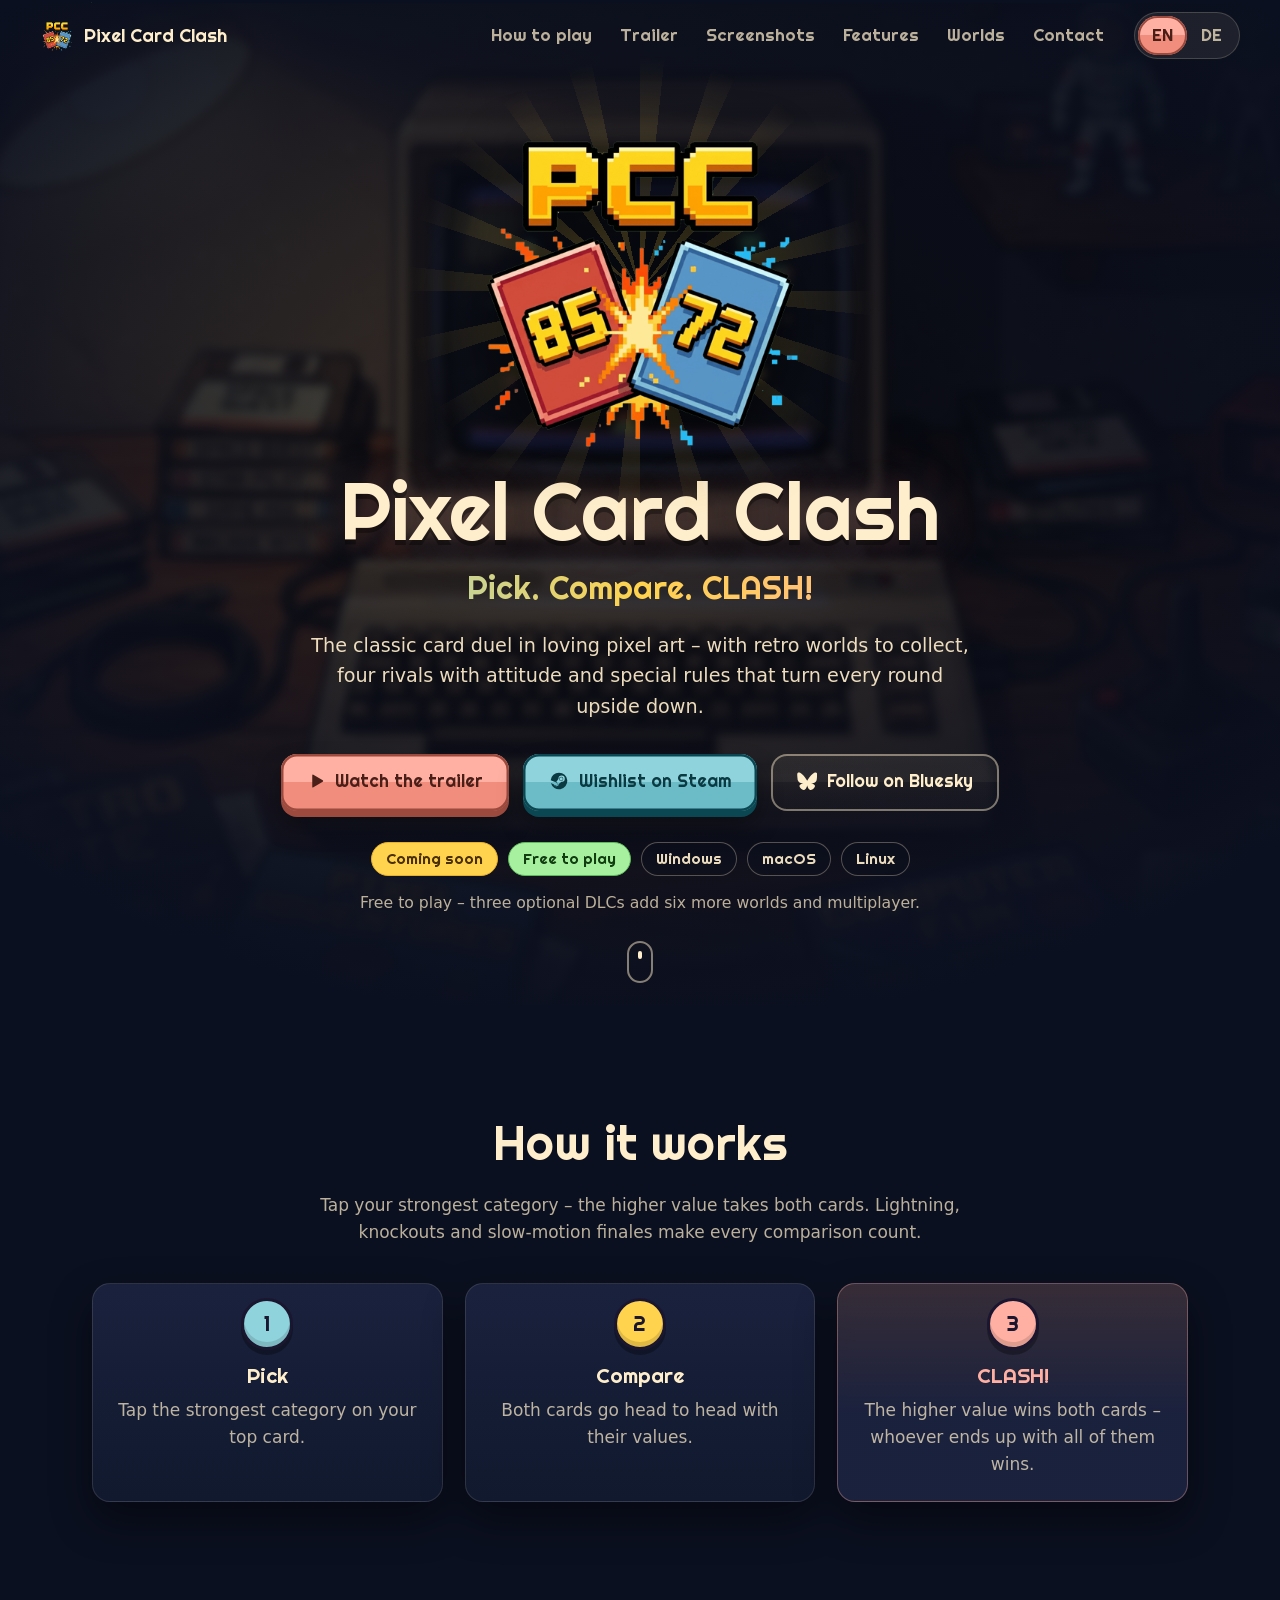
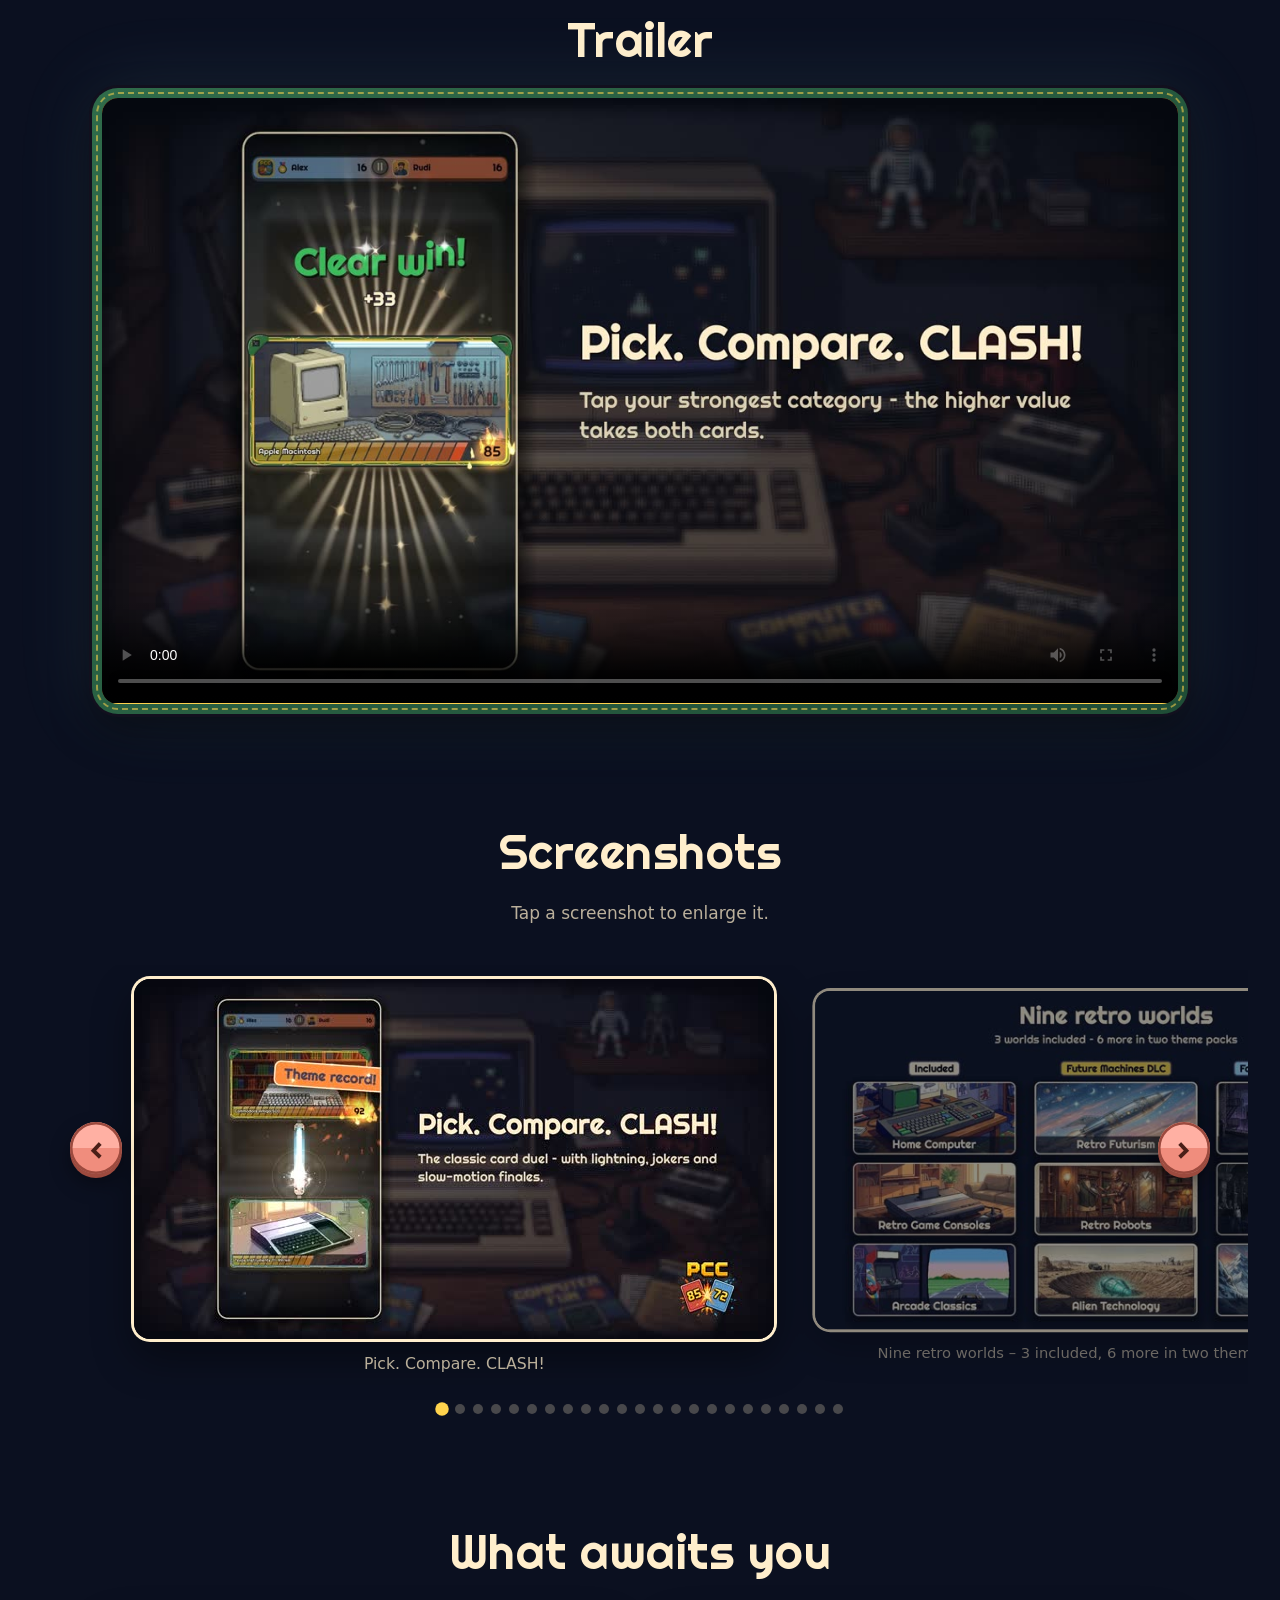
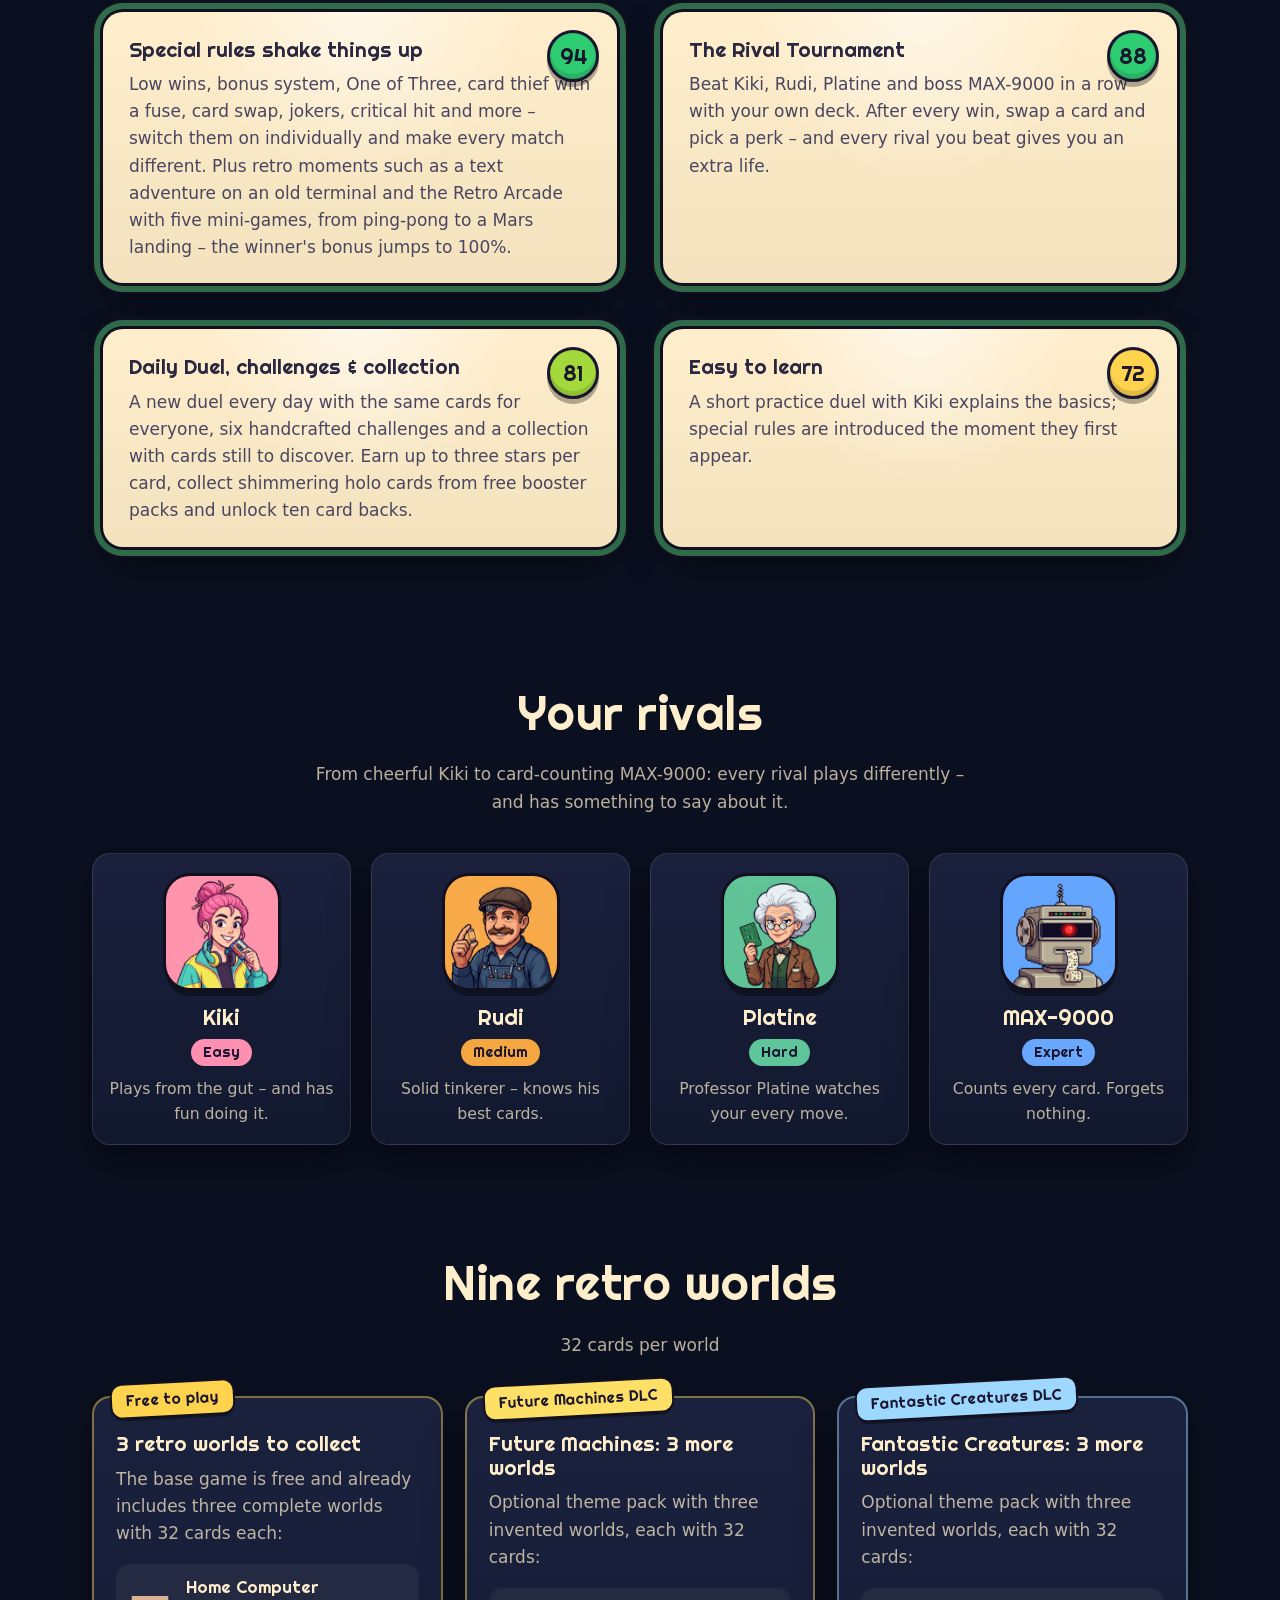
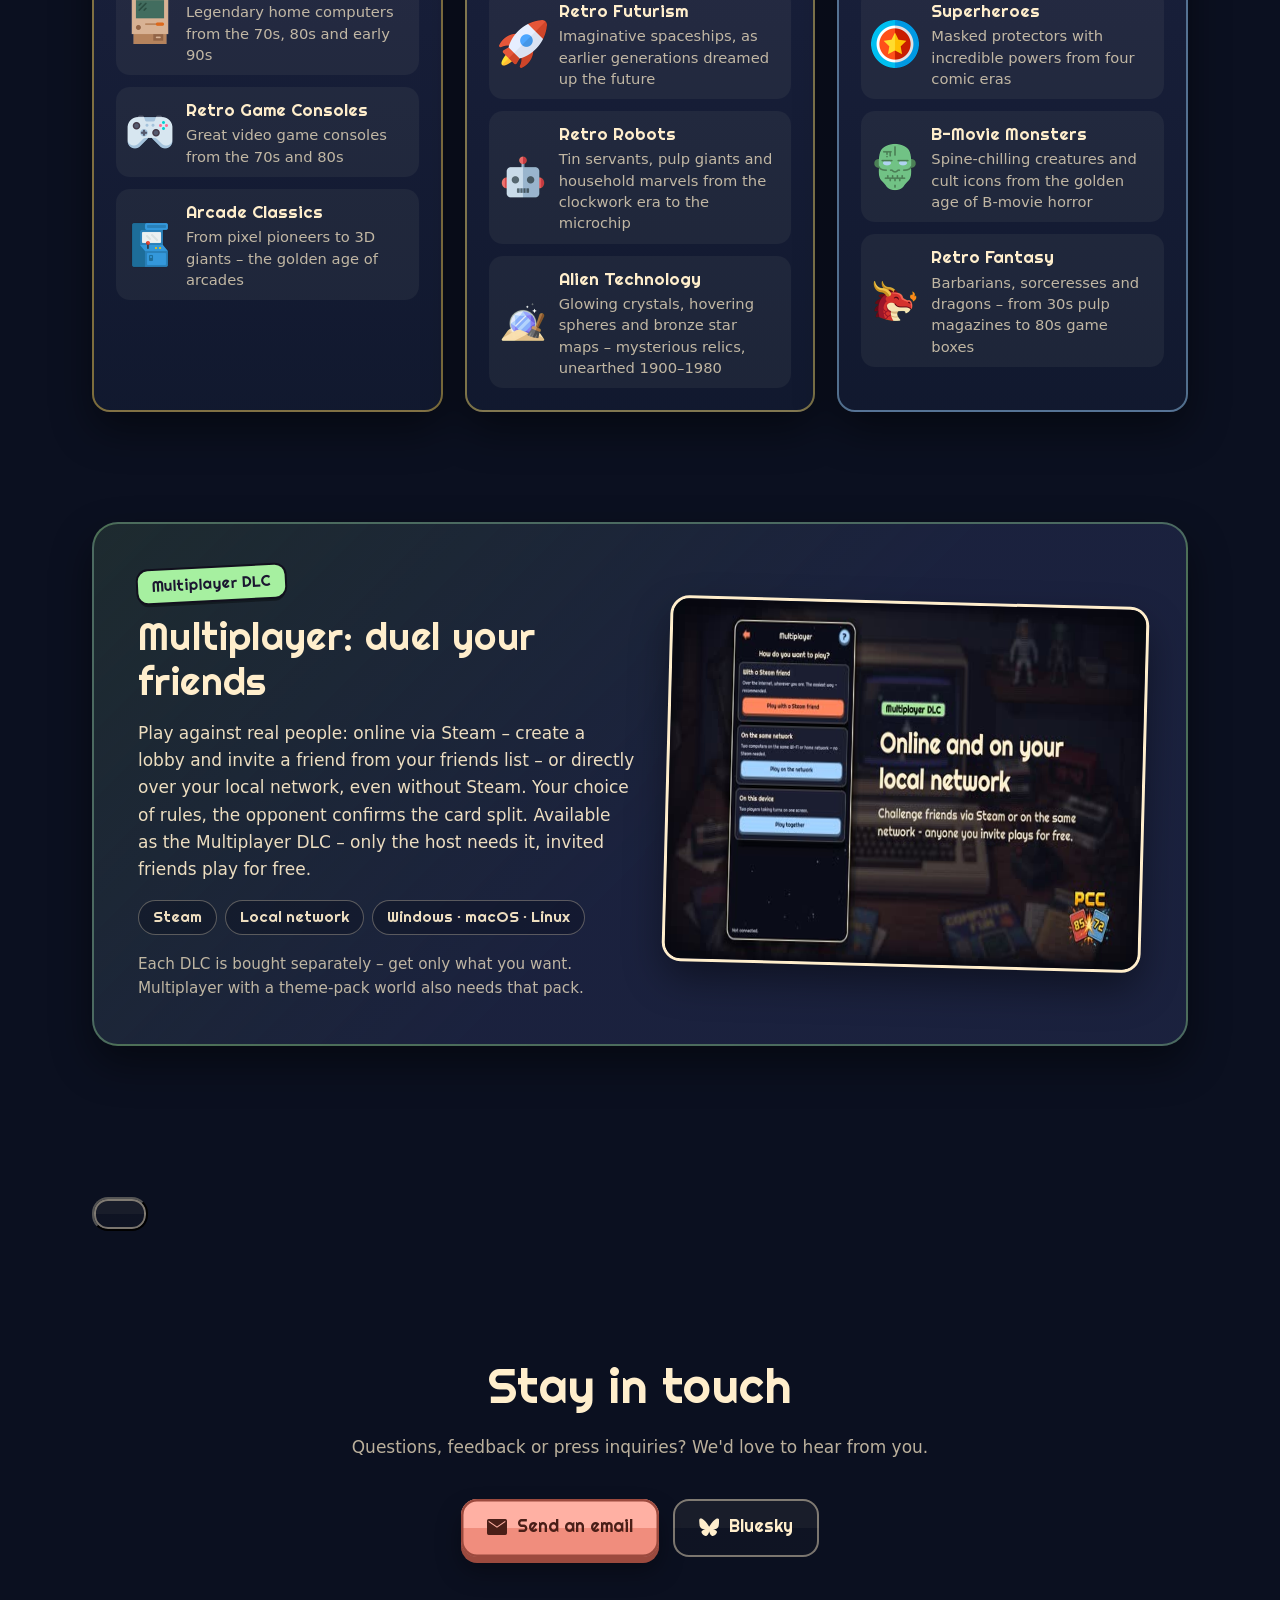
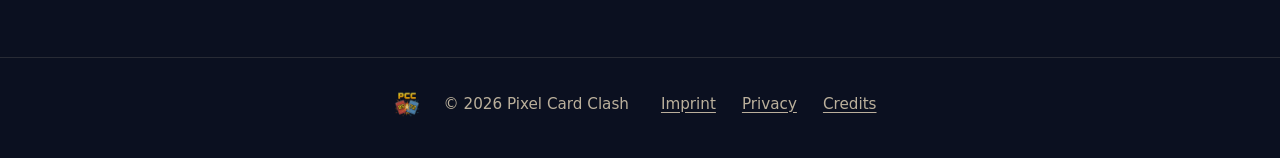
==== commit b71f2d00: "Add files via upload" ====
--- a/index.html
+++ b/index.html
@@ -124,6 +124,7 @@
         <article class="gcard tilt reveal"><span class="coin coin-lime">81</span><h3 data-i18n="f5.t">Daily Duel, challenges &amp; collection</h3><p data-i18n="f5.d">A new duel every day with the same cards for everyone, six handcrafted challenges and a collection with cards still to discover.</p></article>
         <article class="gcard tilt reveal"><span class="coin coin-gold">72</span><h3 data-i18n="f6.t">Easy to learn</h3><p data-i18n="f6.d">A short practice duel with Kiki explains the basics; special rules are introduced the moment they first appear.</p></article>
       </div>
+      <p class="more-link reveal"><a href="#all-features" data-i18n="all.link">See every feature ↓</a></p>
     </section>
 
     <!-- Rivalen -->
@@ -190,6 +191,14 @@
       </article>
     </section>
 
+    <!-- Alle Funktionen (2026-11-21, Inhalt aus promo/FUNKTIONSLISTE.md über js/feature_list.js) -->
+    <section class="section" id="all-features">
+      <h2 class="reveal" data-i18n="all.title">Every feature at a glance</h2>
+      <p class="section-lead reveal" data-i18n="all.lead">Everything Pixel Card Clash has to offer – tap an area to open it.</p>
+      <p class="flist-tools reveal"><button class="btn btn-ghost flist-toggle" type="button" data-i18n="all.open">Open all</button></p>
+      <div class="flist" id="flist"></div>
+    </section>
+
     <!-- Kontakt -->
     <section class="section contact" id="contact">
       <h2 class="reveal" data-i18n="contact.title">Stay in touch</h2>
@@ -243,6 +252,7 @@
   </dialog>
 
   <script src="js/i18n.js"></script>
+  <script src="js/feature_list.js"></script>
   <script src="js/main.js"></script>
 </body>
 </html>
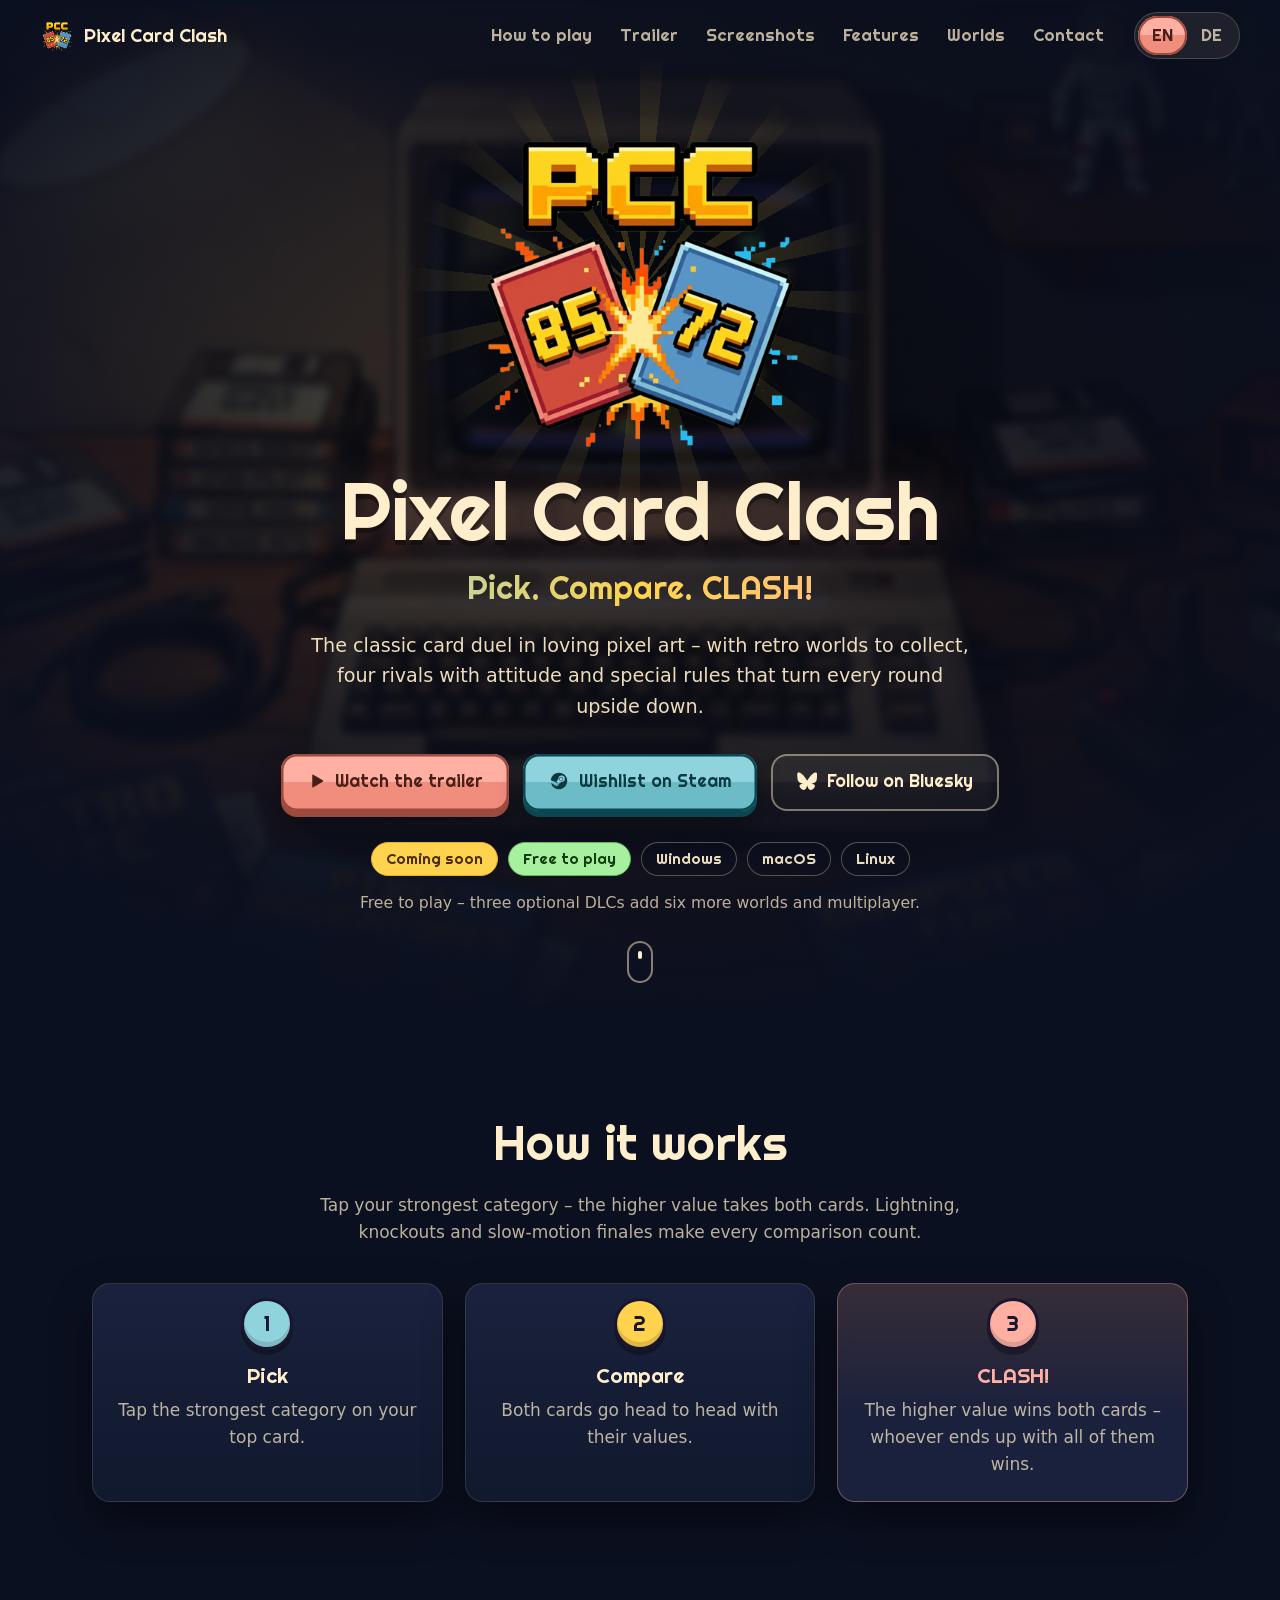
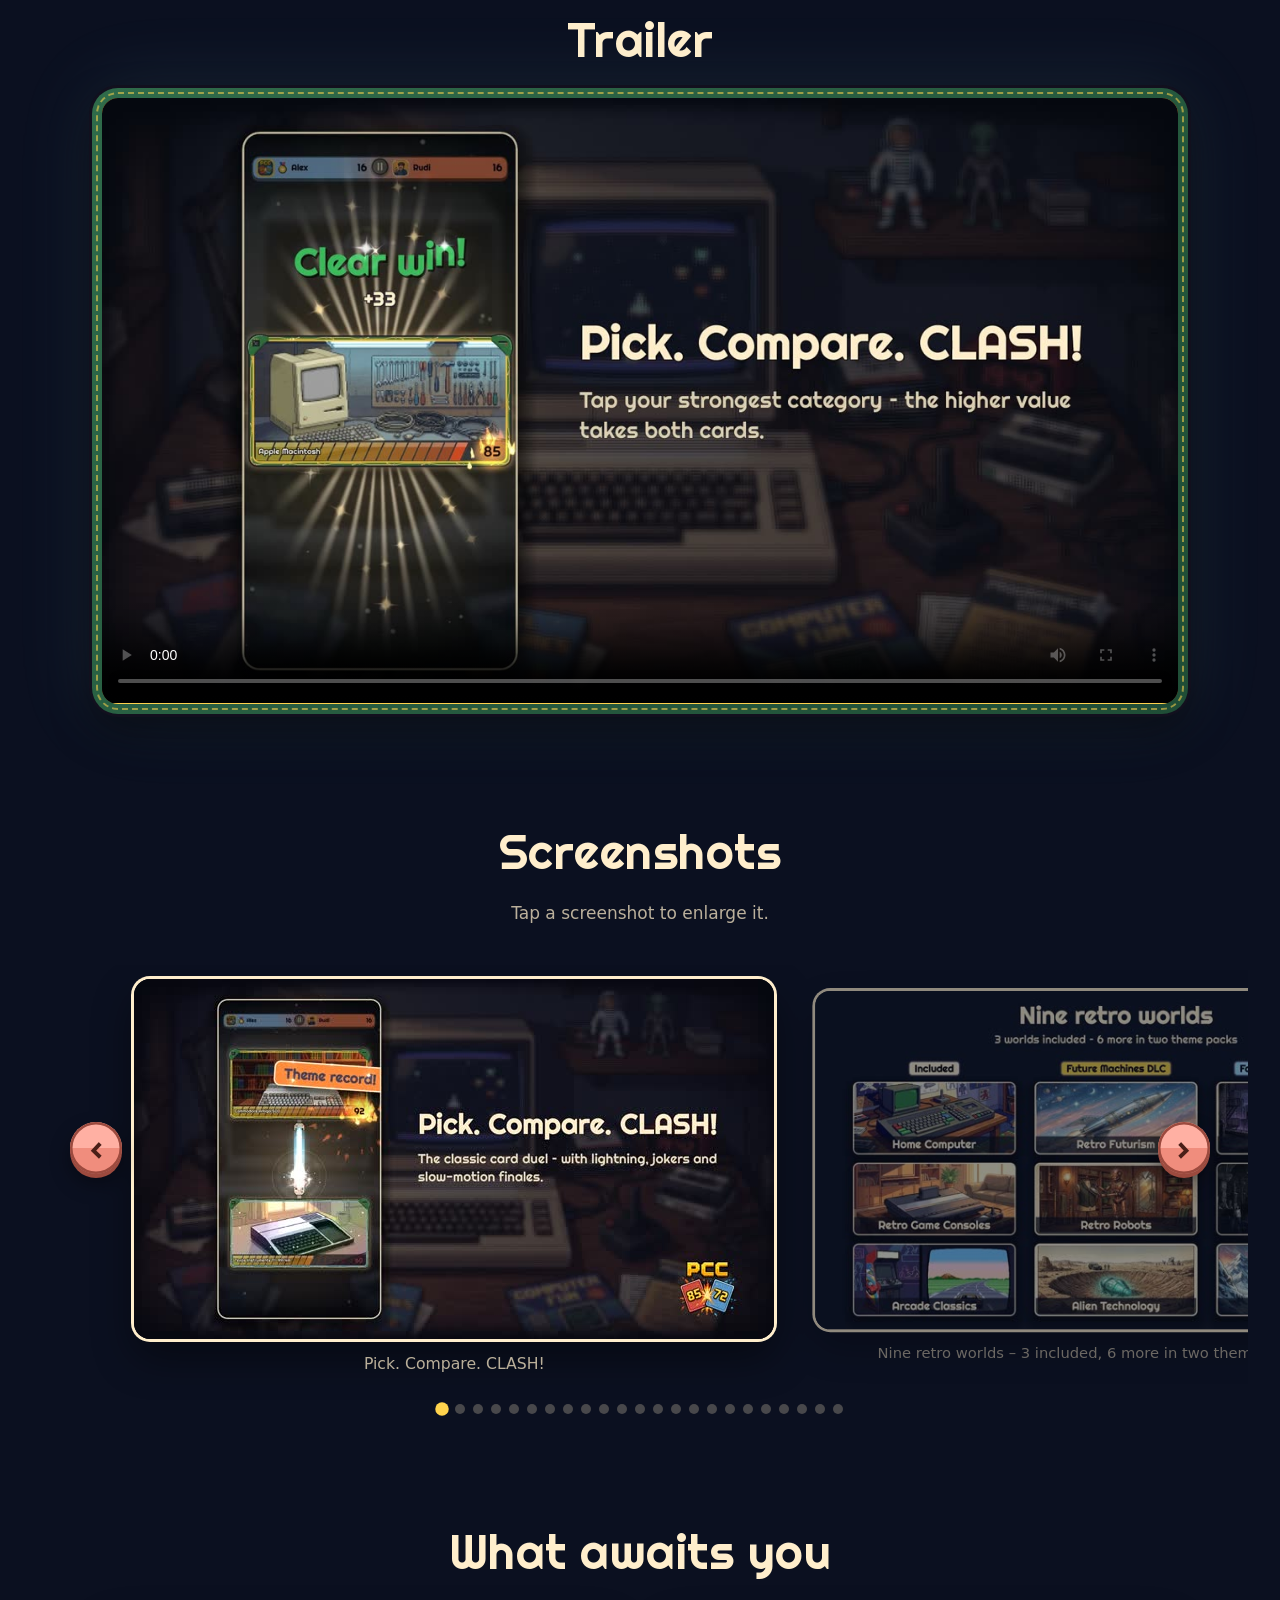
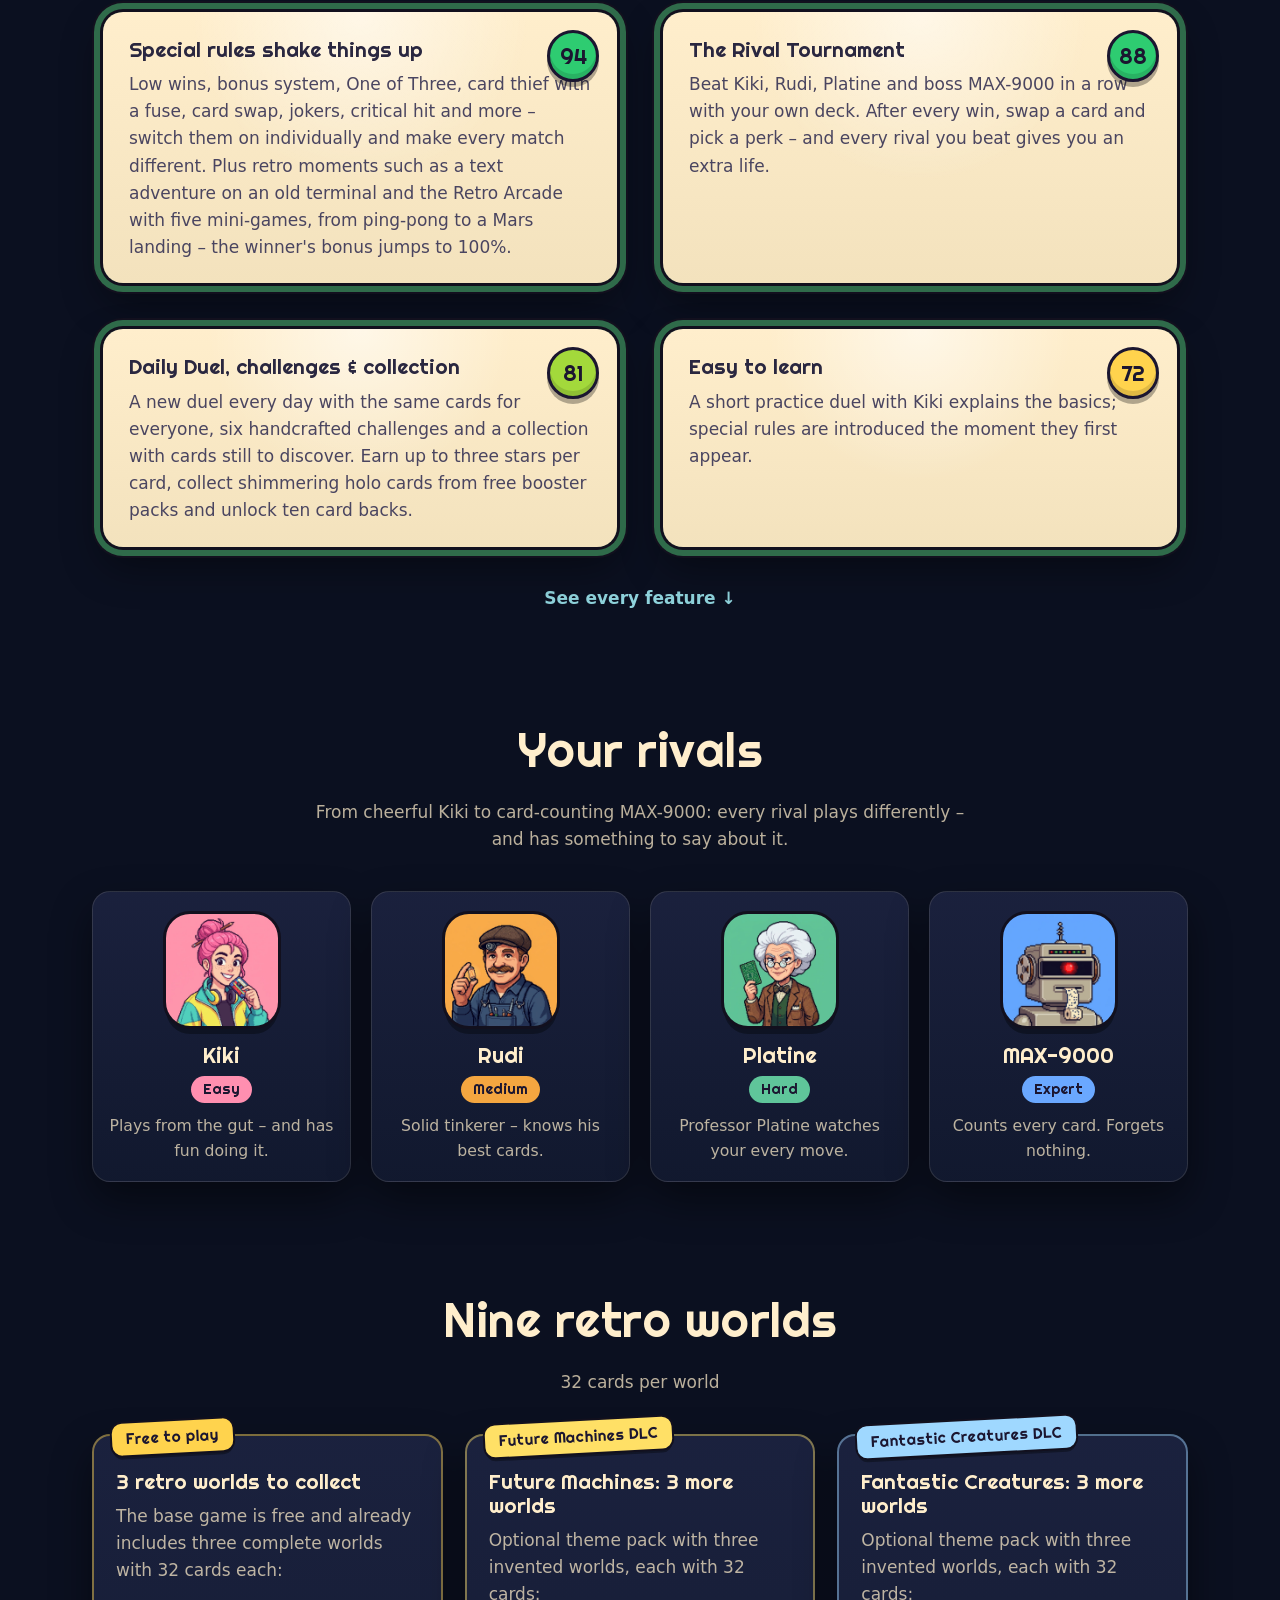
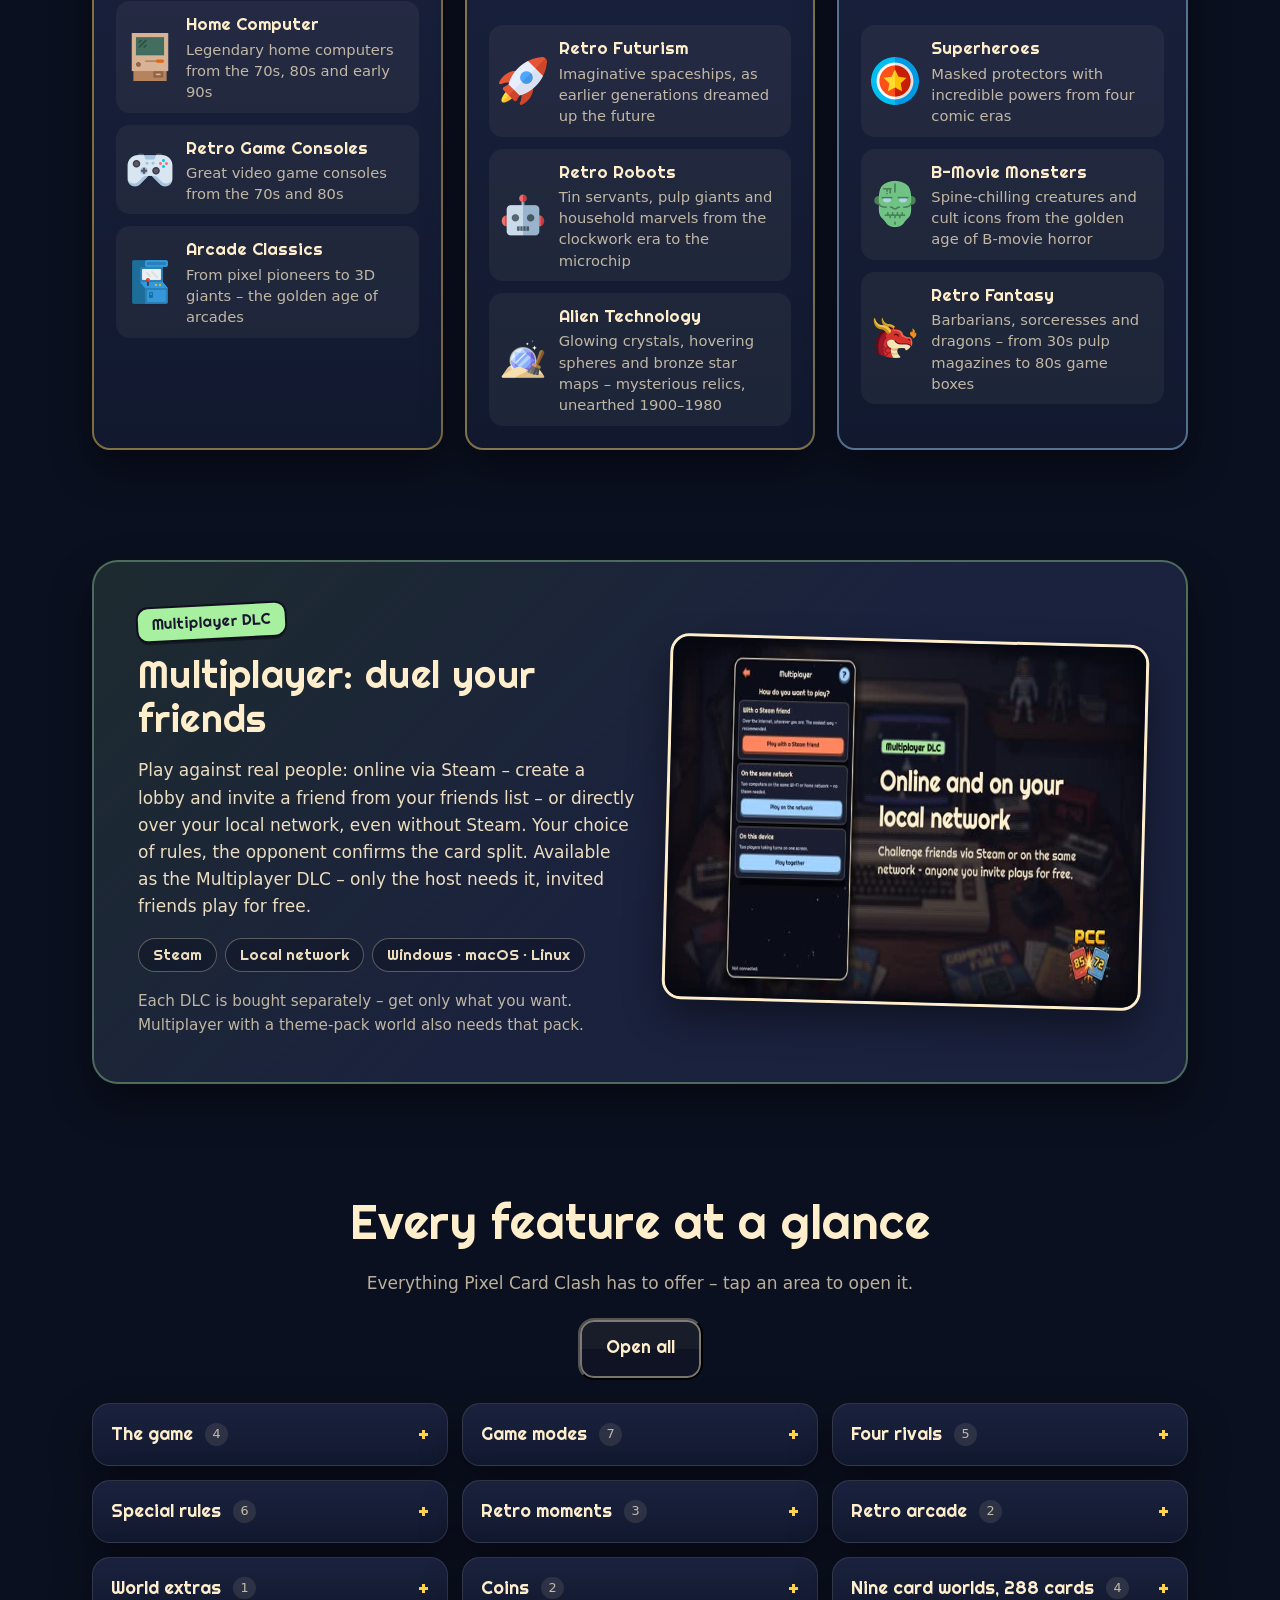
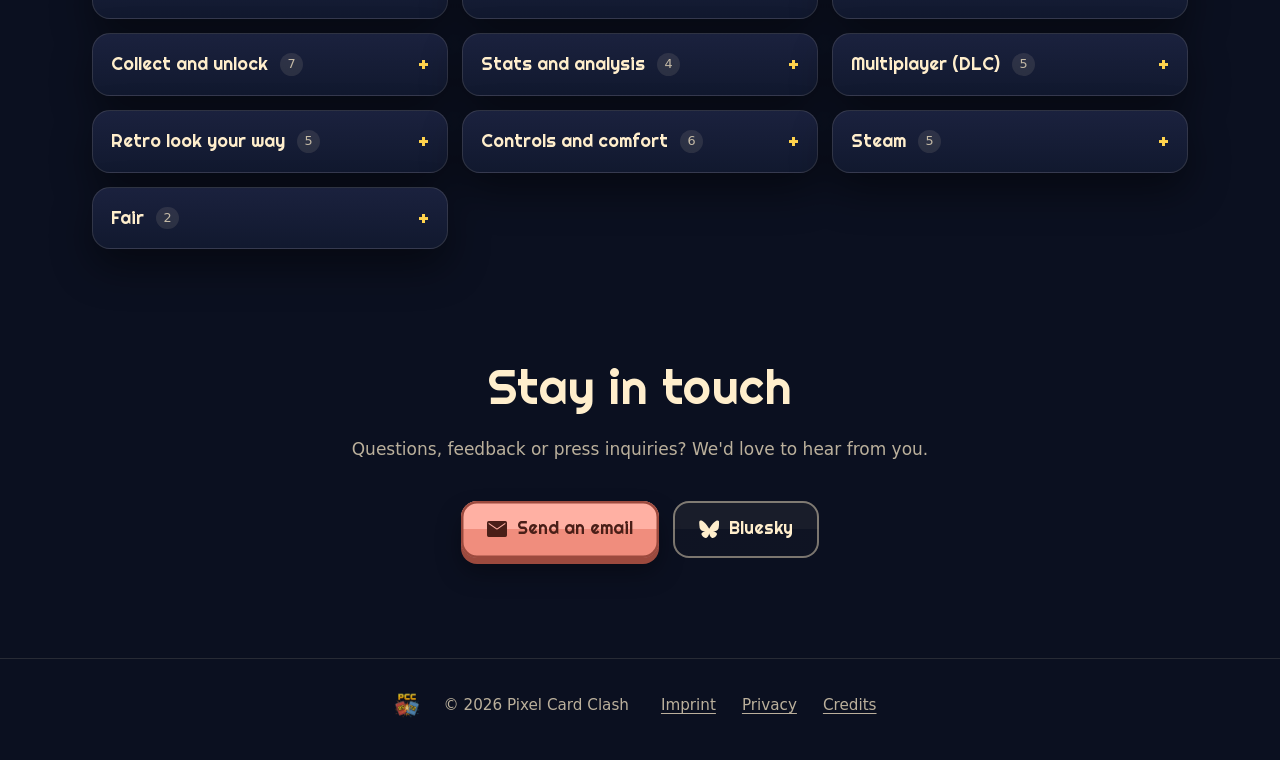
==== commit 35ad8f12: "Add files via upload" ====
--- a/index.html
+++ b/index.html
@@ -12,7 +12,7 @@
   <meta property="og:type" content="website">
   <meta property="og:title" content="Pixel Card Clash – Retro card duels">
   <meta property="og:description" content="Pick. Compare. CLASH! Retro card duels with four rivals, special rules and a Daily Duel. Coming soon for Windows, macOS and Linux.">
-  <meta property="og:image" content="assets/img/og-image.jpg">
+  <meta property="og:image" content="https://pixelcardclash.github.io/assets/img/og-image.jpg">
   <meta name="twitter:card" content="summary_large_image">
   <link rel="preload" href="assets/fonts/Righteous-Regular.ttf" as="font" type="font/ttf" crossorigin>
   <link rel="stylesheet" href="css/style.css">
--- a/css/style.css
+++ b/css/style.css
@@ -321,3 +321,24 @@
   *, *::before, *::after { animation: none !important; transition-duration: .01ms !important; }
   .reveal { opacity: 1; transform: none; }
 }
+
+/* Alle Funktionen (2026-11-21): aufklappbare Bereiche, Inhalt aus js/feature_list.js */
+.more-link { text-align: center; margin: 1.6em 0 0; }
+.more-link a { color: var(--teal); font-weight: 600; text-decoration: none; }
+.more-link a:hover, .more-link a:focus-visible { text-decoration: underline; }
+.flist-tools { text-align: center; margin: -1em 0 1.4em; }
+.flist { display: grid; grid-template-columns: repeat(auto-fill, minmax(300px, 1fr)); gap: 14px; align-items: start; }
+.farea { border-radius: var(--radius); background: linear-gradient(180deg, rgba(28, 35, 64, .95), rgba(18, 26, 48, .95)); border: 1px solid var(--line); box-shadow: var(--shadow); }
+.farea summary { list-style: none; cursor: pointer; display: flex; align-items: center; gap: 12px; padding: 16px 18px; font-family: var(--display); font-size: 1.12rem; color: var(--cream); }
+.farea summary::-webkit-details-marker { display: none; }
+.farea summary::after { content: "+"; margin-left: auto; font-size: 1.4rem; line-height: 1; color: var(--gold); transition: transform .2s; }
+.farea[open] summary::after { transform: rotate(45deg); }
+.farea summary:focus-visible { outline: 2px solid var(--gold); outline-offset: 2px; border-radius: var(--radius); }
+.farea-n { order: 2; min-width: 1.8em; padding: 1px 7px; border-radius: 999px; background: rgba(255, 238, 204, .1); color: var(--text-dim); font-family: var(--body); font-size: .8rem; text-align: center; }
+.farea summary::after { order: 3; }
+.farea ul { margin: 0; padding: 0 18px 18px 36px; color: var(--text); }
+.farea li { margin: .45em 0; line-height: 1.5; }
+.farea li strong { color: var(--cream); }
+.farea li::marker { color: var(--gold); }
+@media (max-width: 520px) { .flist { grid-template-columns: 1fr; } .farea summary { font-size: 1.02rem; } }
+
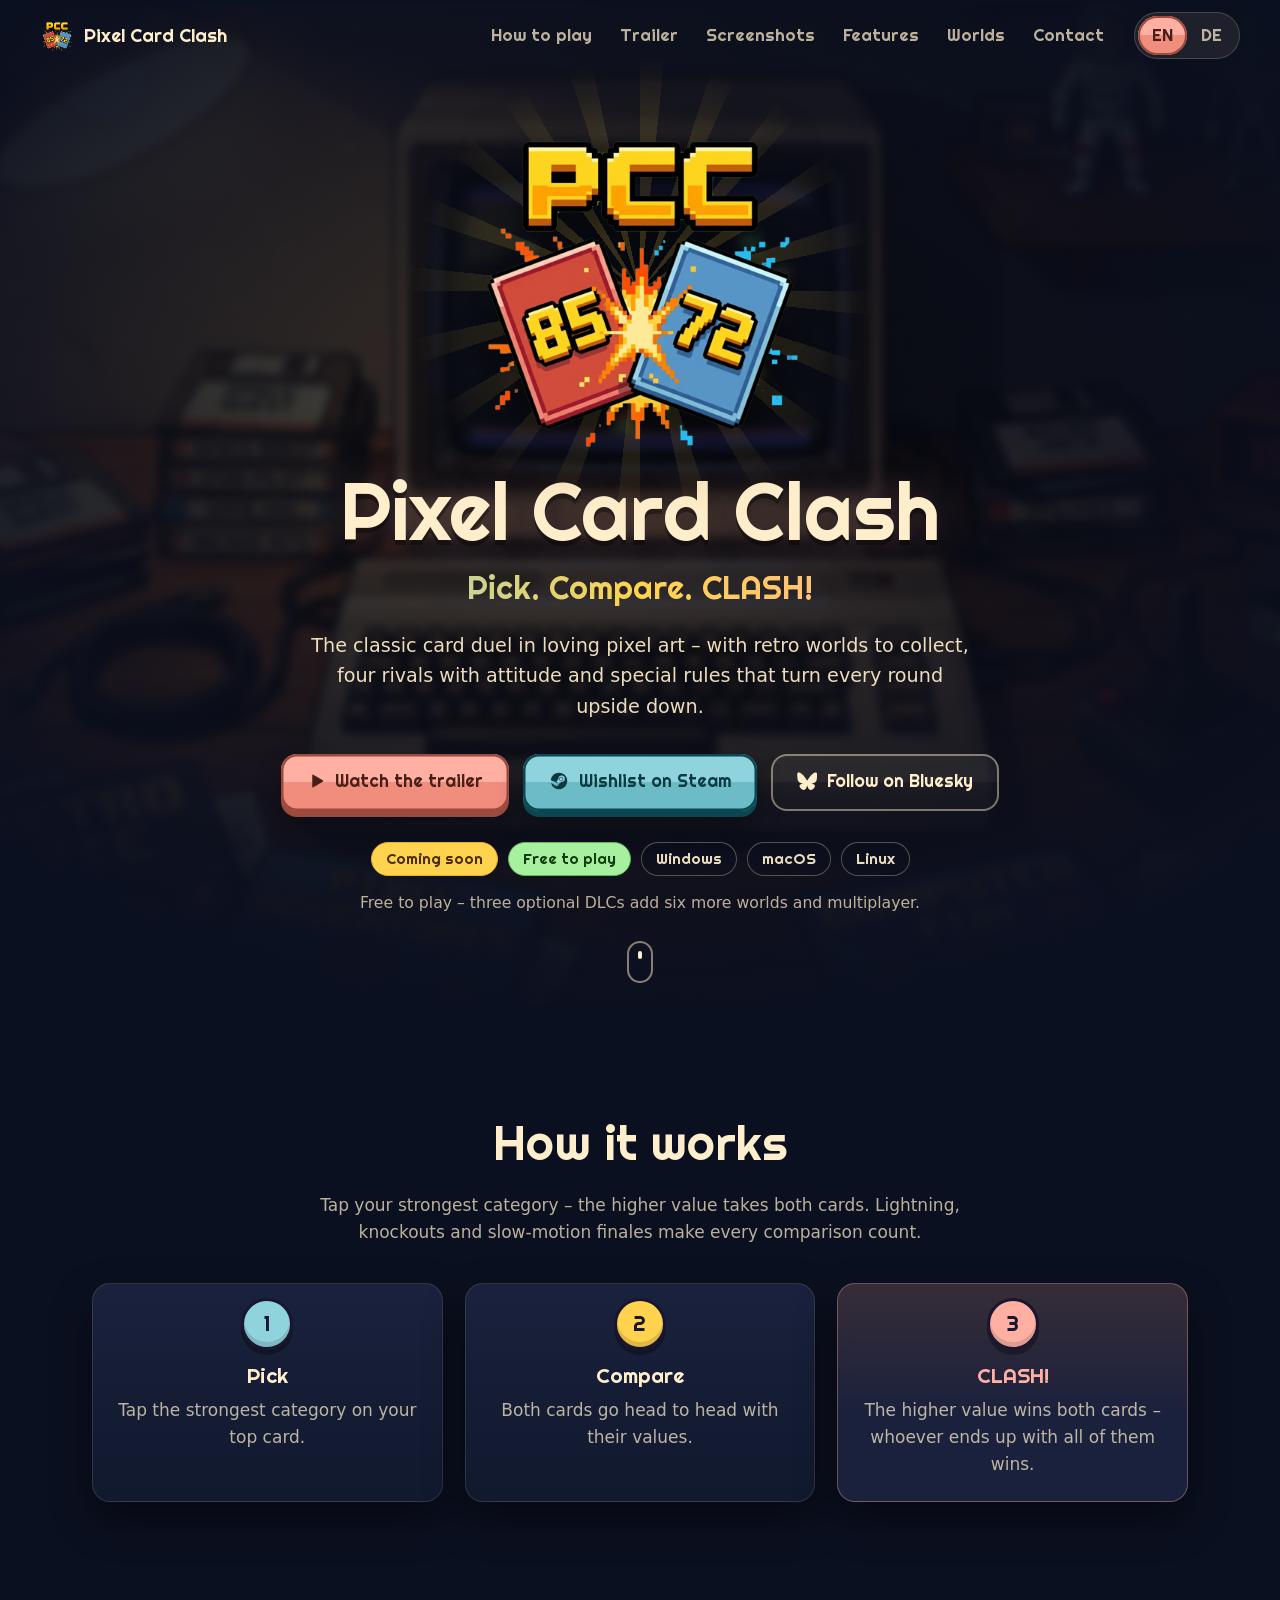
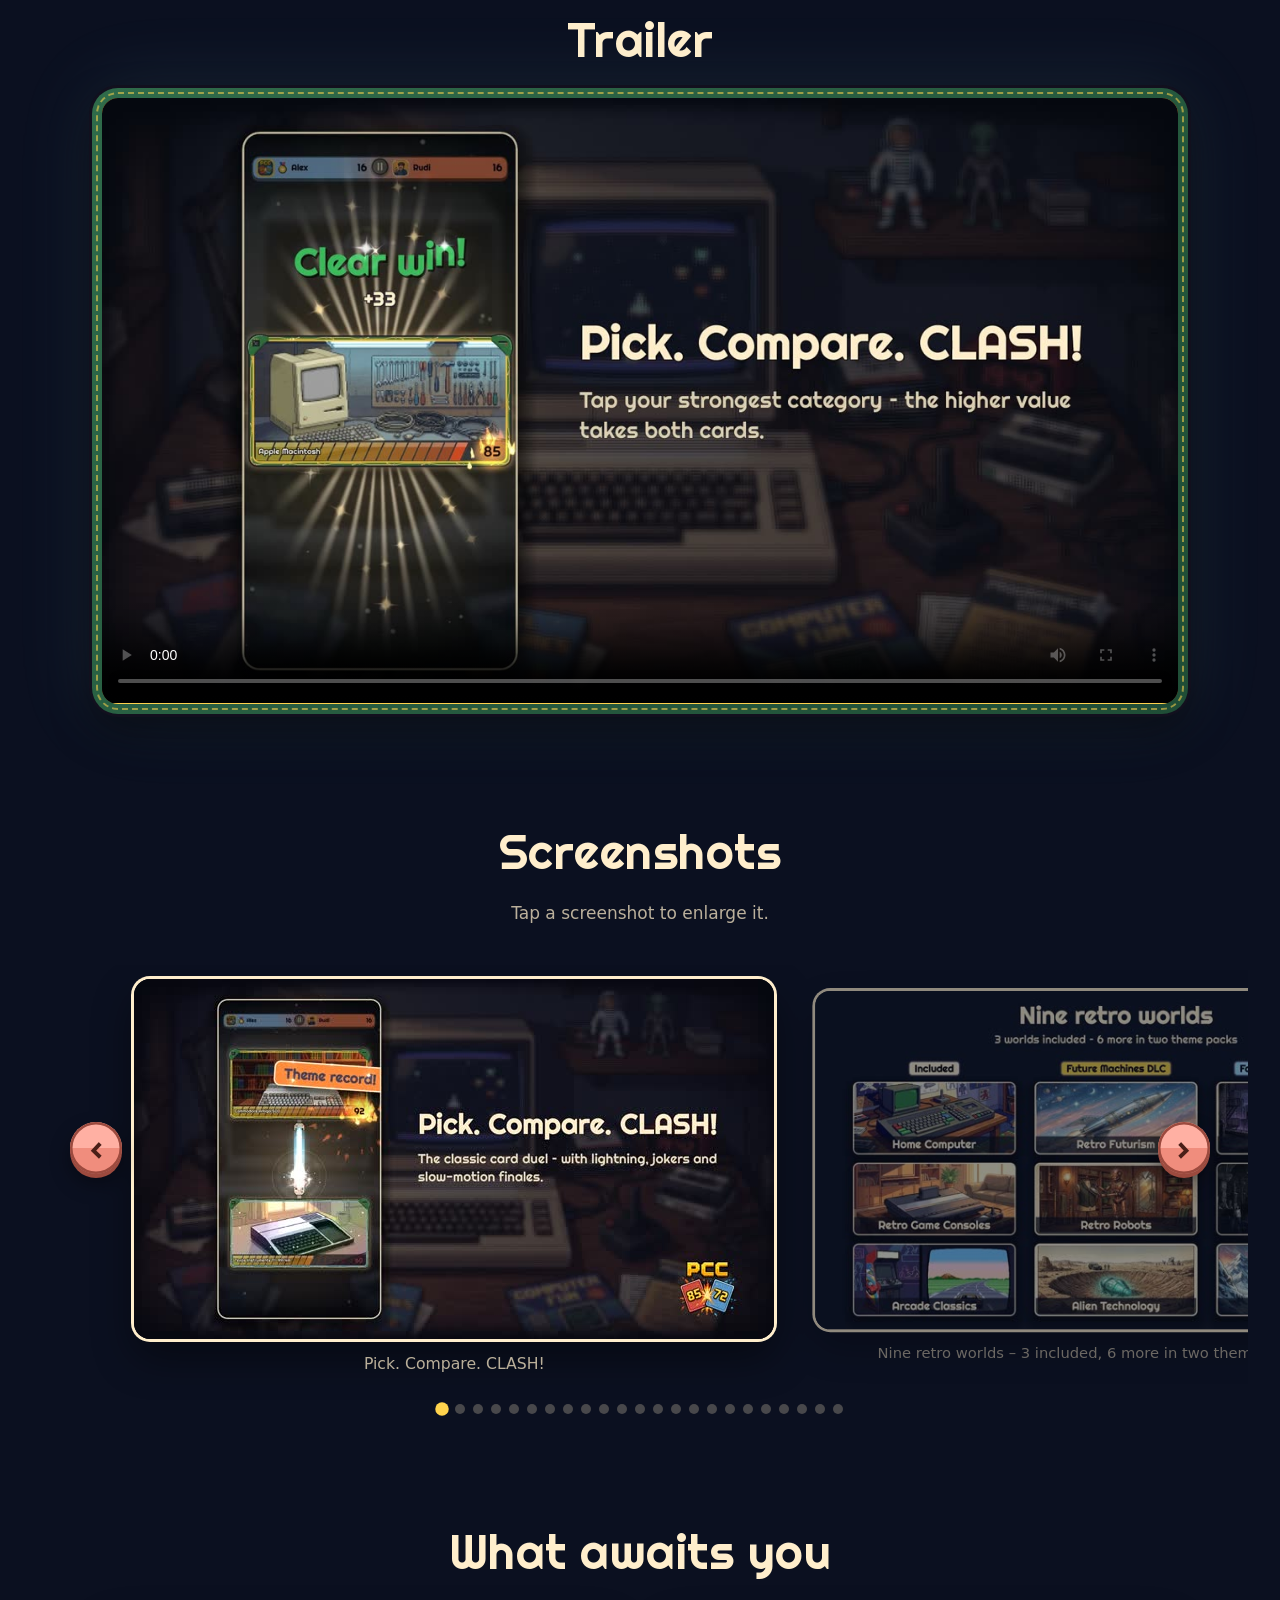
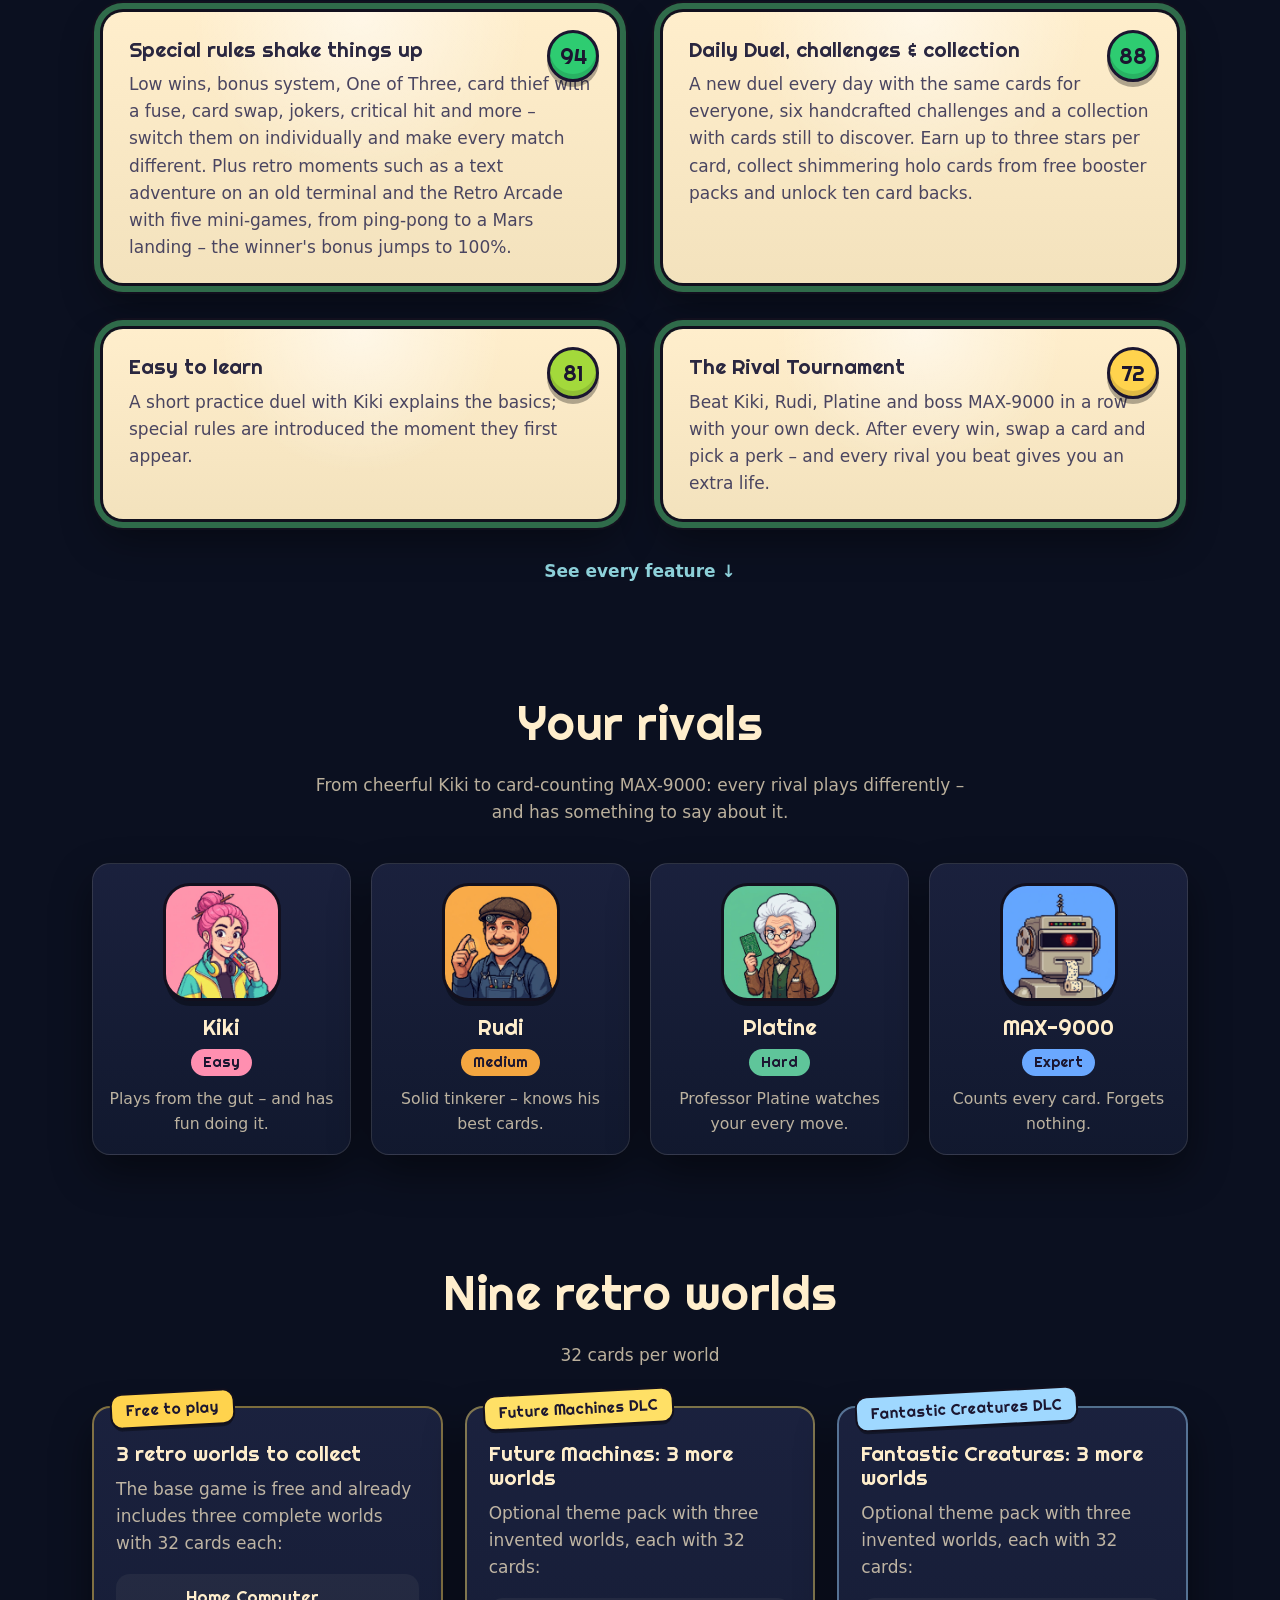
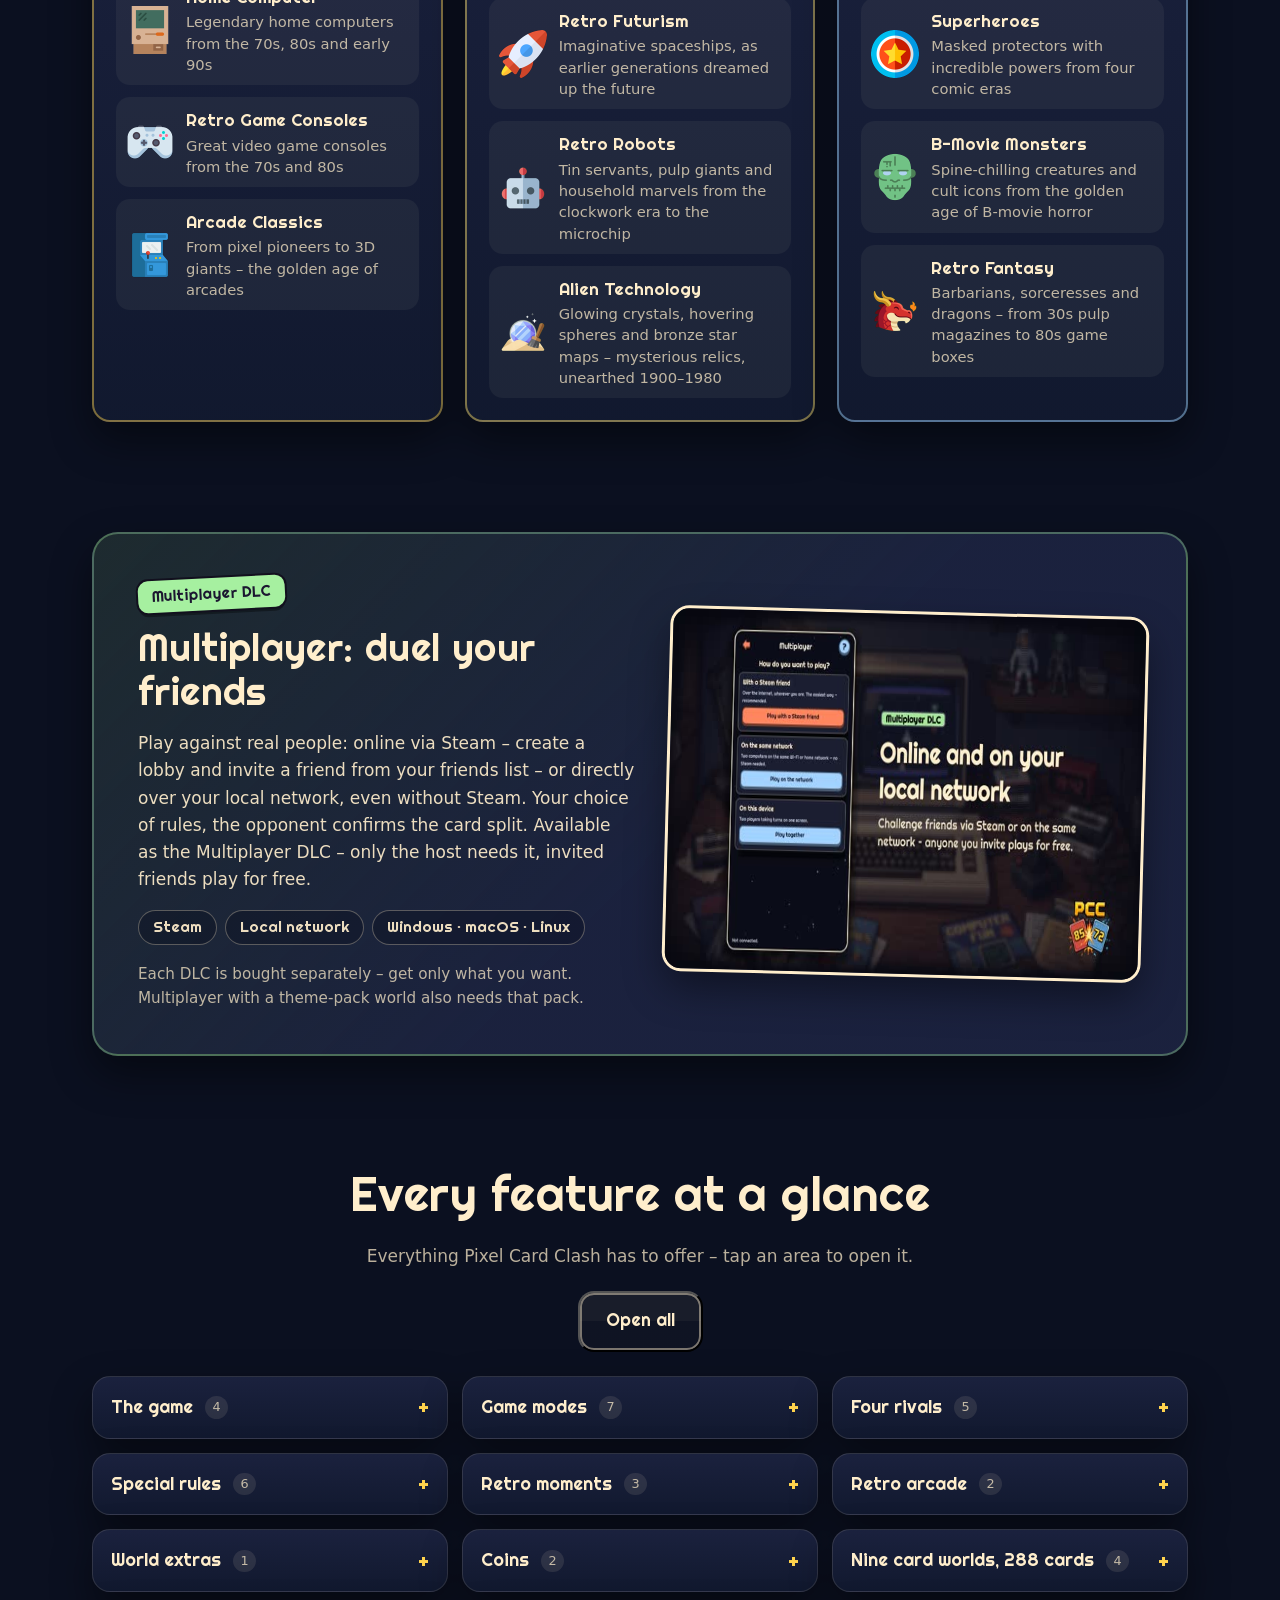
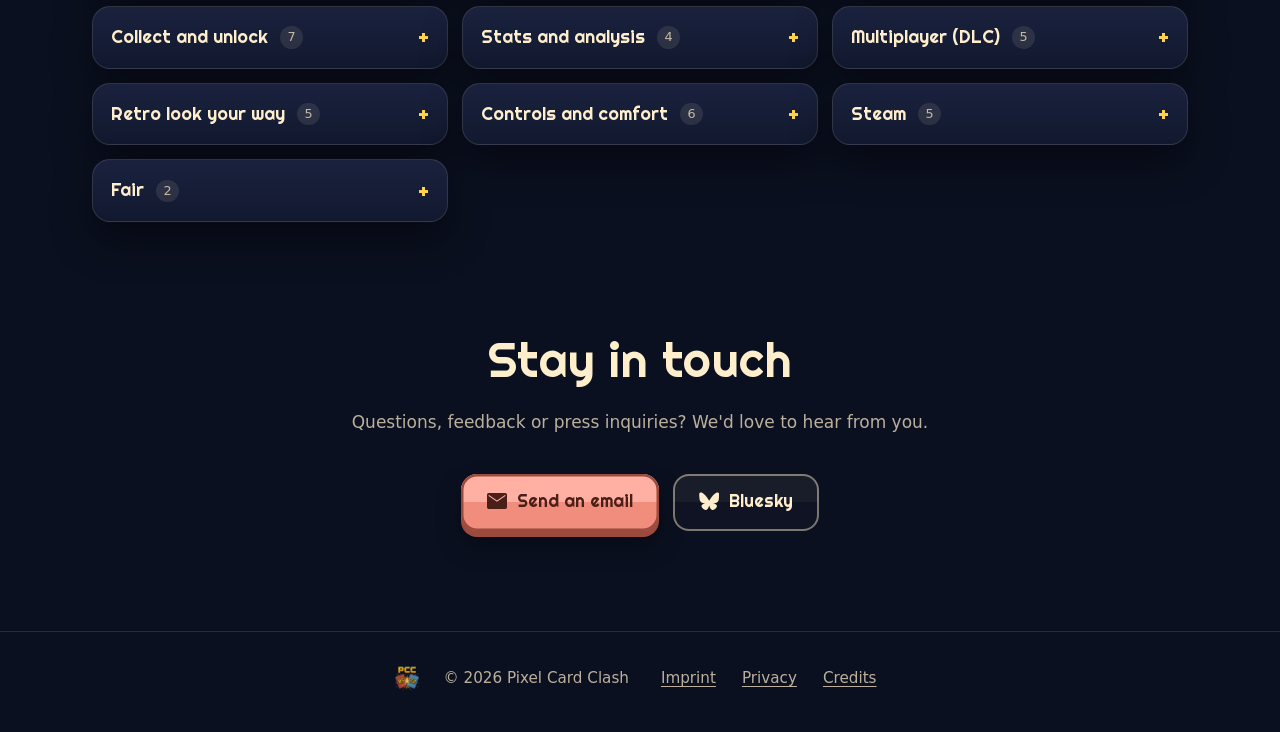
==== commit 2ccf5401: "Add files via upload" ====
--- a/index.html
+++ b/index.html
@@ -4,14 +4,14 @@
   <meta charset="utf-8">
   <meta name="viewport" content="width=device-width, initial-scale=1">
   <title>Pixel Card Clash – Retro card duels</title>
-  <meta name="description" content="Pixel Card Clash – the classic top-trumps card duel in pixel-art style. Retro worlds, four rivals with personality, special rules and a Daily Duel. Coming soon for Windows, macOS and Linux.">
+  <meta name="description" content="Pixel Card Clash – the schoolyard top-trumps game as a retro pixel duel, with rivals who talk back and arcade games in the middle of a match. Free, offline and ad-free. Coming soon for Windows, macOS and Linux.">
   <meta name="theme-color" content="#0d1221">
   <link rel="icon" type="image/png" href="assets/img/favicon.png">
   <link rel="apple-touch-icon" href="assets/img/apple-touch-icon.png">
   <!-- Vorschau beim Teilen (Bluesky, Mastodon, Messenger …) -->
   <meta property="og:type" content="website">
   <meta property="og:title" content="Pixel Card Clash – Retro card duels">
-  <meta property="og:description" content="Pick. Compare. CLASH! Retro card duels with four rivals, special rules and a Daily Duel. Coming soon for Windows, macOS and Linux.">
+  <meta property="og:description" content="Pick. Compare. CLASH! The schoolyard top-trumps game as a retro pixel duel – with rivals who talk back and arcade games mid-match. Coming soon for Windows, macOS and Linux.">
   <meta property="og:image" content="https://pixelcardclash.github.io/assets/img/og-image.jpg">
   <meta name="twitter:card" content="summary_large_image">
   <link rel="preload" href="assets/fonts/Righteous-Regular.ttf" as="font" type="font/ttf" crossorigin>
@@ -55,7 +55,7 @@
         </div>
         <h1>Pixel Card Clash</h1>
         <p class="tagline" data-i18n="hero.tagline">Pick. Compare. CLASH!</p>
-        <p class="lead" data-i18n="hero.lead">The classic card duel in loving pixel art – with retro worlds to collect, four rivals with attitude and special rules that turn every round upside down.</p>
+        <p class="lead" data-i18n="hero.lead">The schoolyard top-trumps game as a retro pixel duel – with rivals who talk back and arcade games in the middle of a match. Free, offline and ad-free.</p>
         <div class="cta">
           <a class="btn btn-primary" href="#trailer">
             <svg aria-hidden="true" width="18" height="18" viewBox="0 0 24 24"><path fill="currentColor" d="M7 4.5v15a1 1 0 0 0 1.5.86l12.5-7.5a1 1 0 0 0 0-1.72L8.5 3.64A1 1 0 0 0 7 4.5z"/></svg>
@@ -119,10 +119,10 @@
     <section class="section" id="features">
       <h2 class="reveal" data-i18n="features.title">What awaits you</h2>
       <div class="cards">
-        <article class="gcard tilt reveal"><span class="coin coin-green">94</span><h3 data-i18n="f4.t">Special rules shake things up</h3><p data-i18n="f4.d">Low wins, bonus system, One of Three, card thief with a fuse, card swap, jokers, critical hit and more – switch them on individually and make every match different. Now with retro moments such as the Retro Arcade: a paddle duel in the middle of a match, and the winner's bonus jumps to 100%.</p></article>
-        <article class="gcard tilt reveal"><span class="coin coin-green">88</span><h3 data-i18n="f9.t">New: the Rival Tournament</h3><p data-i18n="f9.d">Beat Kiki, Rudi, Platine and boss MAX-9000 in a row with your own deck. After every win, swap a card and pick a perk – and every rival you beat gives you an extra life.</p></article>
-        <article class="gcard tilt reveal"><span class="coin coin-lime">81</span><h3 data-i18n="f5.t">Daily Duel, challenges &amp; collection</h3><p data-i18n="f5.d">A new duel every day with the same cards for everyone, six handcrafted challenges and a collection with cards still to discover.</p></article>
-        <article class="gcard tilt reveal"><span class="coin coin-gold">72</span><h3 data-i18n="f6.t">Easy to learn</h3><p data-i18n="f6.d">A short practice duel with Kiki explains the basics; special rules are introduced the moment they first appear.</p></article>
+        <article class="gcard tilt reveal"><span class="coin coin-green">94</span><h3 data-i18n="f4.t">Surprises, as many as you like</h3><p data-i18n="f4.d">Retro moments such as a text adventure on an old terminal and the Retro Arcade with six mini-games, from ping-pong to an asteroid hail, pop up mid-match – the winner's bonus jumps to 100%. Add special rules like low wins, a card thief with a fuse or jokers. Switch on as much as you like – or press “Classic” and play it just like back then.</p></article>
+        <article class="gcard tilt reveal"><span class="coin coin-green">88</span><h3 data-i18n="f5.t">Daily Duel, challenges &amp; collection</h3><p data-i18n="f5.d">A new duel every day with the same cards for everyone – share your result as a grid of squares, Wordle-style. Plus six handcrafted challenges and a collection with cards still to discover: earn up to three stars per card, collect shimmering holo cards from free booster packs and unlock ten card backs.</p></article>
+        <article class="gcard tilt reveal"><span class="coin coin-lime">81</span><h3 data-i18n="f6.t">Learned in a minute</h3><p data-i18n="f6.d">No deckbuilding, no long tutorial: a match takes just a few minutes. A short practice duel with Kiki explains the basics; special rules are introduced the moment they first appear.</p></article>
+        <article class="gcard tilt reveal"><span class="coin coin-gold">72</span><h3 data-i18n="f9.t">The Rival Tournament</h3><p data-i18n="f9.d">Beat Kiki, Rudi, Platine and boss MAX-9000 in a row with your own deck. After every win, swap a card and pick a perk – and every rival you beat gives you an extra life.</p></article>
       </div>
       <p class="more-link reveal"><a href="#all-features" data-i18n="all.link">See every feature ↓</a></p>
     </section>
